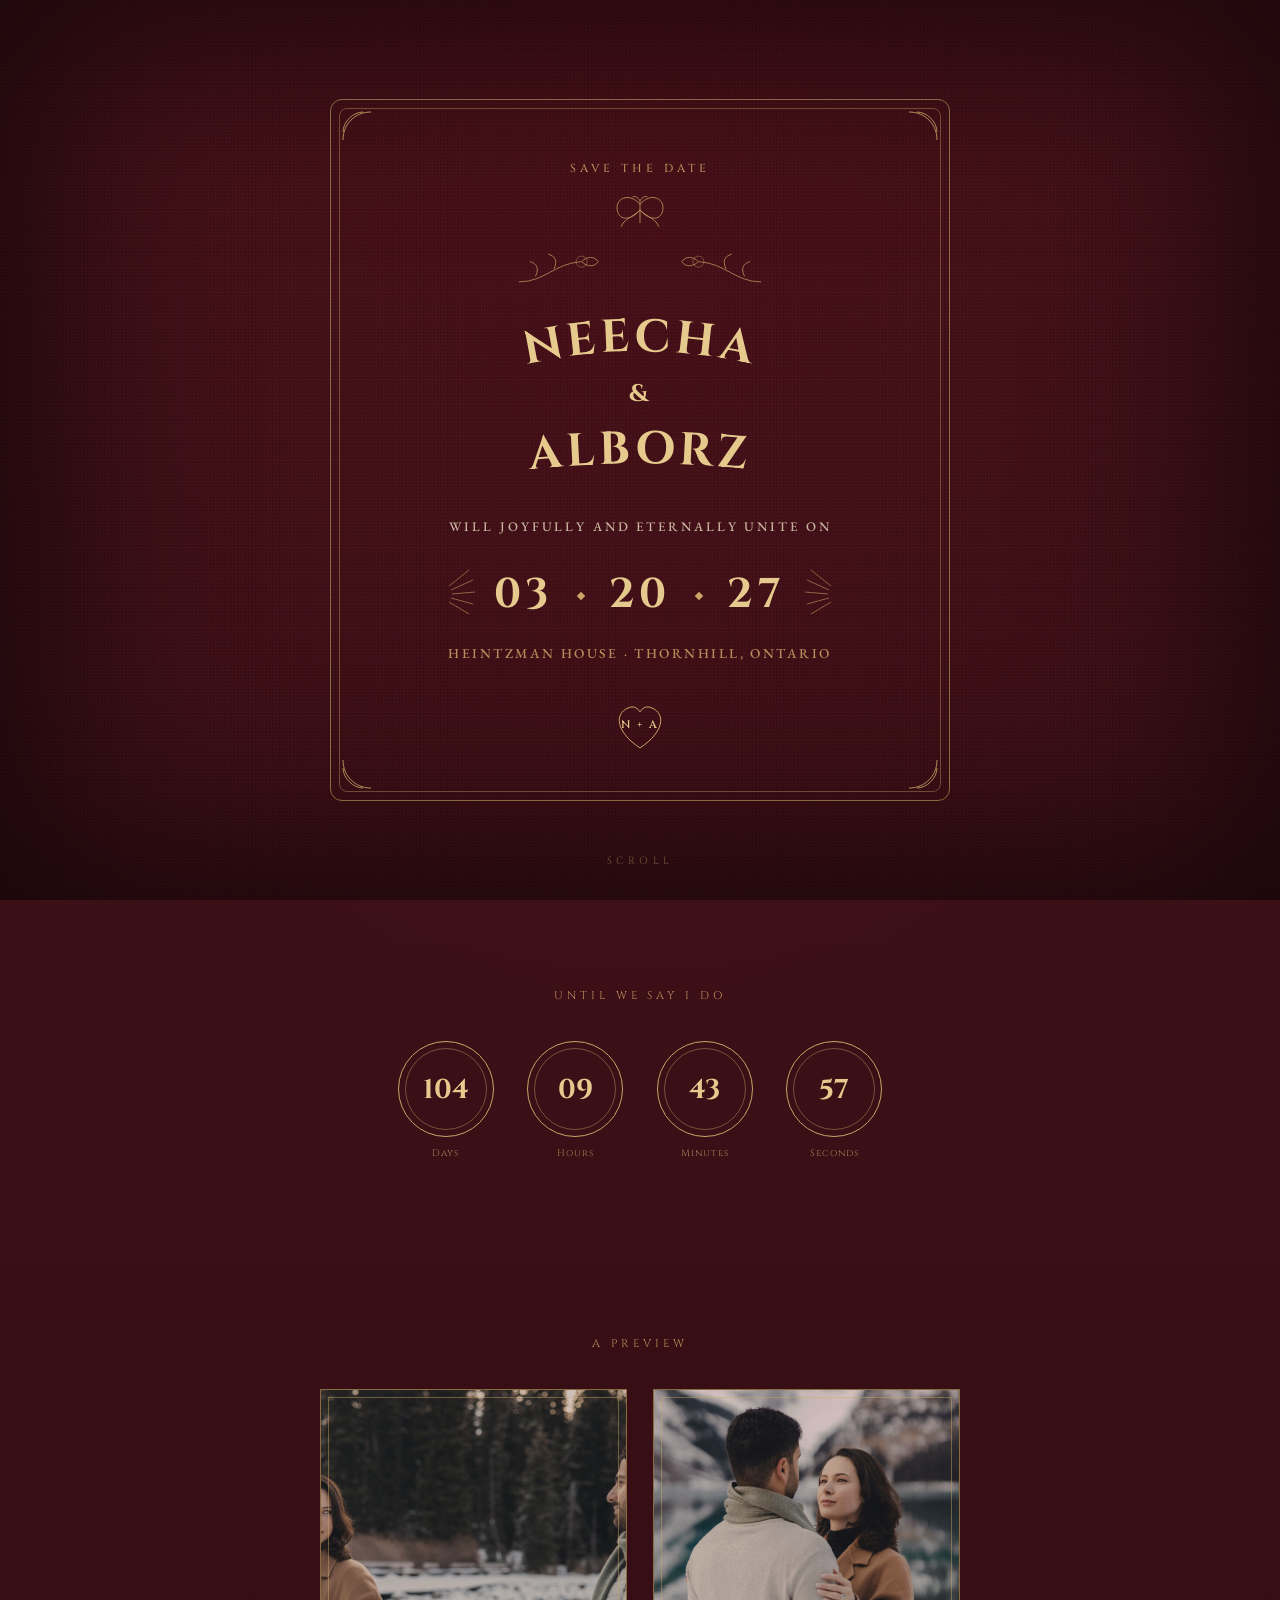
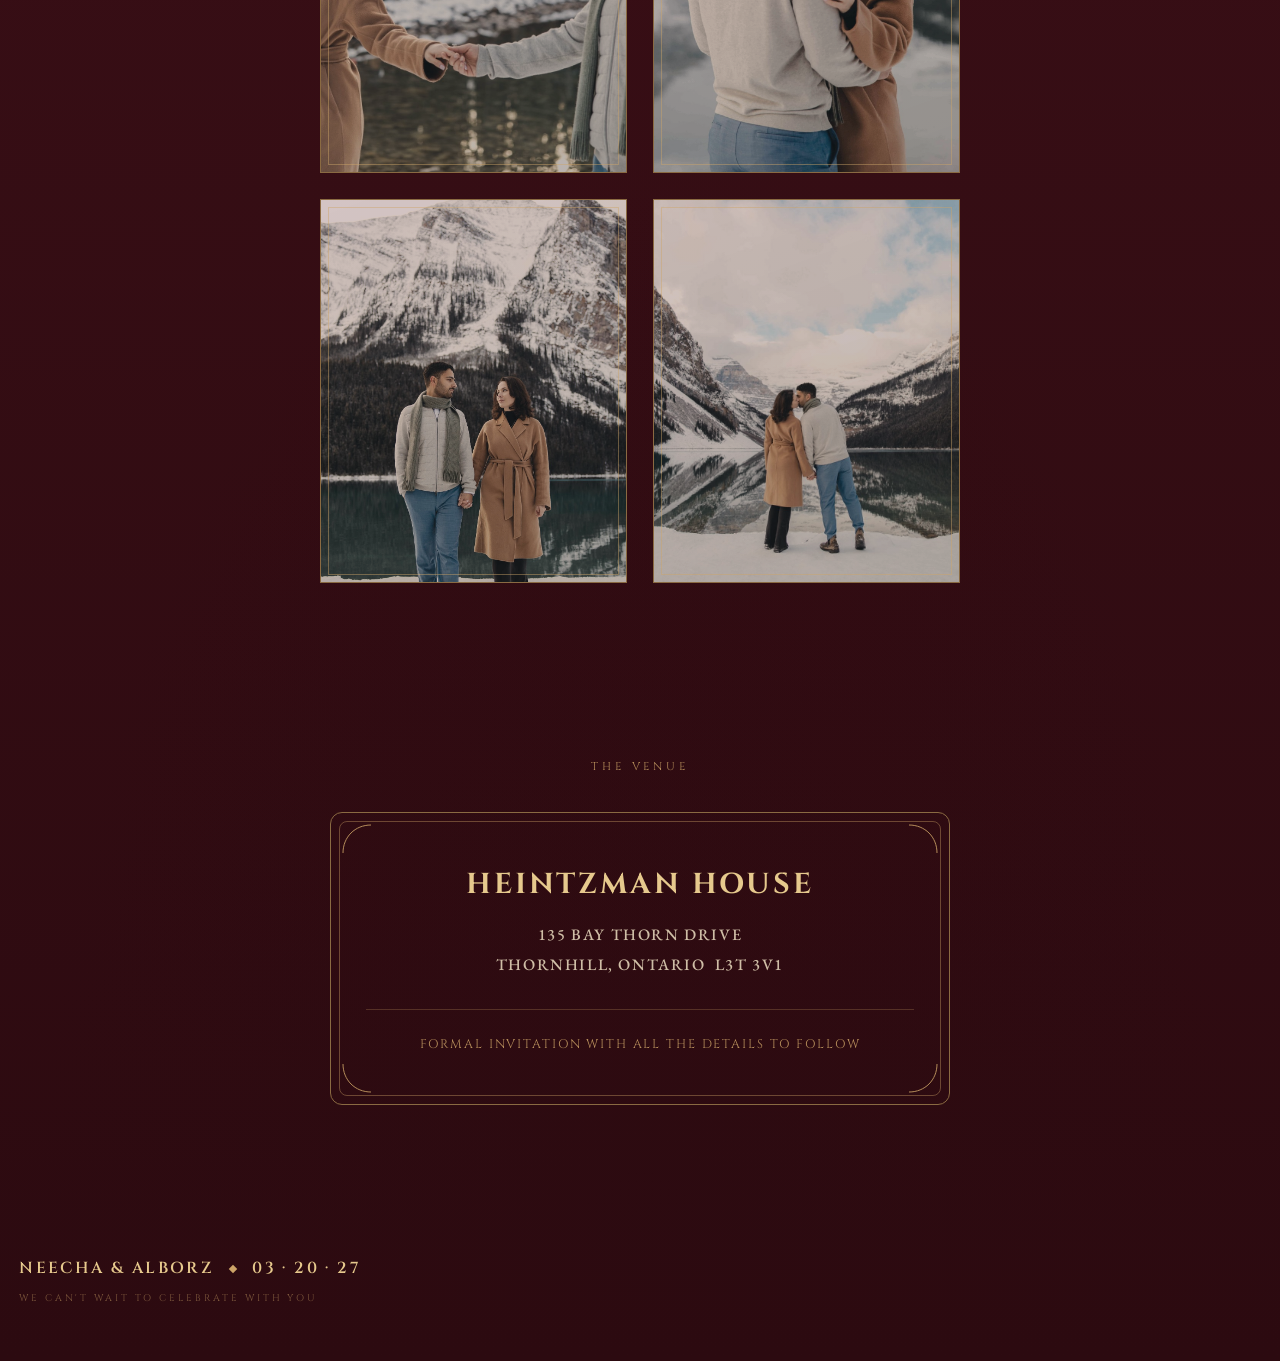
==== index.html @ ae0f63fb "Change section eyebrow text from 'The Place' to 'The Venue'" ====
<!DOCTYPE html>
<html lang="en">
<head>
<meta charset="UTF-8">
<meta name="viewport" content="width=device-width, initial-scale=1.0">
<meta name="robots" content="noindex, nofollow">
<title>Neecha &amp; Alborz — Save the Date</title>
<link rel="preconnect" href="https://fonts.googleapis.com">
<link rel="preconnect" href="https://fonts.gstatic.com" crossorigin>
 <link rel="icon" type="image/webp" href="/favicon.webp">
<link href="https://fonts.googleapis.com/css2?family=Cinzel:wght@400;500;600;700;800&family=EB+Garamond:wght@400;500;600&display=swap" rel="stylesheet">
<style>
  :root{
    --wine-1:#2c0a10;
    --wine-2:#43121a;
    --wine-3:#560f1a;
    --gold:#cda468;
    --gold-bright:#e6c98d;
    --gold-dim:#8a6a42;
    --cream:#ecdec1;
  }

  *{ margin:0; padding:0; box-sizing:border-box; }
  html{ scroll-behavior:smooth; }

  body{
    background:
      radial-gradient(ellipse 90% 60% at 50% 0%, rgba(86,15,26,0.5), transparent 60%),
      radial-gradient(ellipse 80% 70% at 50% 100%, rgba(44,10,16,0.6), transparent 60%),
      linear-gradient(180deg, var(--wine-2) 0%, var(--wine-1) 100%);
    color: var(--cream);
    font-family: 'EB Garamond', serif;
    overflow-x: hidden;
    position: relative;
  }

  /* grain texture */
  body::before{
    content:"";
    position: fixed;
    inset:0;
    background-image:
      radial-gradient(rgba(230,201,141,0.05) 1px, transparent 1px),
      radial-gradient(rgba(0,0,0,0.25) 1px, transparent 1px);
    background-size: 3px 3px, 3.5px 3.5px;
    background-position: 0 0, 1.7px 1.7px;
    pointer-events: none;
    z-index: 1;
    opacity: 0.65;
  }

  .vignette{
    position: fixed;
    inset:0;
    box-shadow: inset 0 0 180px 50px rgba(0,0,0,0.55);
    pointer-events: none;
    z-index: 2;
  }

  .embers{
    position: fixed;
    inset:0;
    pointer-events:none;
    z-index: 2;
    overflow:hidden;
  }
  .ember{
    position:absolute;
    bottom:-5%;
    opacity:0;
    animation: rise linear infinite;
  }
  @keyframes rise{
    0%{ transform: translateY(0) translateX(0); opacity:0; }
    10%{ opacity:0.7; }
    85%{ opacity:0.35; }
    100%{ transform: translateY(-110vh) translateX(30px); opacity:0; }
  }

  /* uppercase everywhere, no italics */
  h1,h2,h3,p,span,a{ text-transform: uppercase; font-style: normal; }

  section{
    position: relative;
    z-index: 3;
    padding: clamp(3rem, 10vw, 5.5rem) clamp(1rem, 5vw, 1.5rem);
    display:flex;
    flex-direction:column;
    align-items:center;
    text-align:center;
    width: 100%;
  }

  .reveal{
    opacity: 0;
    transform: translateY(24px);
    transition: opacity 1s ease, transform 1s ease;
  }
  .reveal.in{ opacity: 1; transform: translateY(0); }

  /* shared rule / divider styles */
  .rule{
    width: 60%;
    max-width: 340px;
    height: 10px;
    margin: 1.6rem auto;
    background-image: radial-gradient(circle, var(--gold-dim) 1.3px, transparent 1.6px);
    background-size: 14px 10px;
    background-repeat: repeat-x;
    background-position: center;
    opacity: 0.8;
  }

  .diamond{
    display:inline-block;
    width: 6px; height: 6px;
    background: var(--gold);
    transform: rotate(45deg);
    margin: 0 clamp(0.25rem, 1.6vw, 0.6rem);
    vertical-align: middle;
  }

  /* ---------- CARD FRAME (shared) ---------- */
  .card{
    position: relative;
    width: 100%;
    max-width: 620px;
    padding: clamp(1.8rem, 7vw, 3.2rem) clamp(1.1rem, 5vw, 2.2rem);
    border: 1px solid var(--gold-dim);
    border-radius: 12px;
  }
  .card::before{
    content:"";
    position:absolute;
    inset: 8px;
    border: 1px solid rgba(205,164,104,0.4);
    border-radius: 8px;
    pointer-events:none;
  }
  .corner{
    position:absolute;
    width: clamp(22px, 6vw, 34px);
    height: clamp(22px, 6vw, 34px);
    stroke: var(--gold);
    fill:none;
    stroke-width: 1;
    opacity: 0.85;
  }
  .corner.tl{ top:10px; left:10px; }
  .corner.tr{ top:10px; right:10px; transform: scaleX(-1); }
  .corner.bl{ bottom:10px; left:10px; transform: scaleY(-1); }
  .corner.br{ bottom:10px; right:10px; transform: scale(-1,-1); }

  /* ---------- HERO ---------- */
  .hero{
    min-height: 100vh;
    justify-content:center;
    padding-top: clamp(1.5rem, 6vw, 3rem);
    padding-bottom: clamp(1.5rem, 6vw, 3rem);
  }

  .hero-card{
    padding: clamp(2.2rem, 8vw, 3.4rem) clamp(1.1rem, 6vw, 2rem) clamp(1.8rem, 6vw, 2.6rem);
  }

  .moth{
    width: clamp(40px, 12vw, 56px);
    height: auto;
    stroke: var(--gold);
    fill: none;
    stroke-width: 0.9;
    margin: 0 auto 0.8rem;
    display:block;
    opacity: 0.9;
  }

  .vine-row{
    display:flex;
    align-items:center;
    justify-content:center;
    gap: clamp(0.2rem, 1.5vw, 0.4rem);
    margin-bottom: 0.6rem;
  }
  .vine{
    width: clamp(72px, 26vw, 120px);
    height: auto;
    stroke: var(--gold);
    fill:none;
    stroke-width: 0.9;
    opacity: 0.85;
  }
  .vine.right{ transform: scaleX(-1); }

  .eyebrow{
    font-family: 'Cinzel', serif;
    font-weight: 500;
    letter-spacing: 0.35em;
    font-size: 0.72rem;
    color: var(--gold);
    opacity: 0.85;
    margin: 0.4rem 0 1.2rem;
  }

  .names-svg{
    width: 100%;
    max-width: 480px;
    height: auto;
    margin: 0 auto;
    display:block;
  }
  .names-svg text{
    font-family: 'Cinzel', serif;
    font-weight: 700;
    fill: var(--gold-bright);
    letter-spacing: 4px;
  }

  .unite-line{
    font-family: 'EB Garamond', serif;
    font-weight: 500;
    letter-spacing: 0.22em;
    font-size: 0.82rem;
    color: var(--cream);
    opacity: 0.8;
    line-height: 1.9;
    margin-top: 0.6rem;
  }

  .date-wrap{
    position: relative;
    display:flex;
    align-items:center;
    justify-content:center;
    flex-wrap: wrap;
    gap: clamp(0.5rem, 3vw, 1.2rem);
    margin: 1.6rem 0 1.2rem;
  }

  .burst{
    width: clamp(28px, 9vw, 46px);
    height: clamp(34px, 11vw, 56px);
    stroke: var(--gold);
    stroke-width: 0.8;
    opacity: 0.7;
    flex-shrink: 0;
  }
  .burst.right{ transform: scaleX(-1); }

  .date-big{
    font-family: 'Cinzel', serif;
    font-weight: 700;
    font-size: clamp(1.5rem, 7vw, 2.6rem);
    letter-spacing: clamp(0.02em, 1.5vw, 0.12em);
    color: var(--gold-bright);
    white-space: nowrap;
  }

  .venue-line{
    font-family: 'EB Garamond', serif;
    font-weight: 500;
    letter-spacing: 0.18em;
    font-size: 0.85rem;
    color: var(--gold);
    opacity: 0.85;
    line-height: 1.8;
    margin-top: 0.2rem;
  }

  .heart-monogram{
    width: 64px;
    height: auto;
    margin: 1.8rem auto 0;
    display:block;
  }
  .heart-monogram path{ stroke: var(--gold); stroke-width: 1; fill:none; }
  .heart-monogram text{
    font-family: 'Cinzel', serif;
    font-weight: 600;
    font-size: 11px;
    fill: var(--gold-bright);
    letter-spacing: 2px;
  }

  .scroll-cue{
    position: absolute;
    bottom: 2rem;
    left: 50%;
    transform: translateX(-50%);
    font-family: 'Cinzel', serif;
    font-size: 0.65rem;
    letter-spacing: 0.4em;
    color: var(--gold);
    opacity: 0.5;
    animation: pulseFade 2.6s ease-in-out infinite;
  }
  @keyframes pulseFade{ 0%,100%{opacity:0.25;} 50%{opacity:0.6;} }

  /* ---------- SECTION HEADERS ---------- */
  .section-eyebrow{
    font-family: 'Cinzel', serif;
    letter-spacing: 0.35em;
    font-size: 0.7rem;
    color: var(--gold);
    margin-bottom: 2.4rem;
    opacity: 0.85;
  }

  /* ---------- COUNTDOWN ---------- */
  .countdown{
    display:flex;
    gap: clamp(0.6rem, 4vw, 2.4rem);
    flex-wrap: nowrap;
    justify-content:center;
    width: 100%;
    max-width: 480px;
  }

  .badge{
    width: clamp(58px, 20vw, 96px);
    height: clamp(58px, 20vw, 96px);
    border-radius: 50%;
    border: 1px solid var(--gold);
    display:flex;
    align-items:center;
    justify-content:center;
    position: relative;
    flex-shrink: 0;
  }
  .badge::before{
    content:"";
    position:absolute;
    inset:6px;
    border: 1px solid rgba(205,164,104,0.45);
    border-radius: 50%;
  }
  .badge-num{
    font-family: 'Cinzel', serif;
    font-weight: 700;
    font-size: clamp(1rem, 4.5vw, 1.7rem);
    color: var(--gold-bright);
  }
  .badge-label{
    font-family: 'Cinzel', serif;
    font-size: clamp(0.5rem, 1.8vw, 0.6rem);
    letter-spacing: 0.1em;
    color: var(--gold);
    opacity: 0.75;
    margin-top: 0.6rem;
    white-space: nowrap;
  }
  .badge-col{ display:flex; flex-direction:column; align-items:center; min-width: 0; }

  /* ---------- GALLERY ---------- */
  .gallery{
    display:grid;
    grid-template-columns: repeat(2, 1fr);
    gap: clamp(0.8rem, 3vw, 1.6rem);
    max-width: 640px;
    width:100%;
  }

  .frame{
    aspect-ratio: 4/5;
    border: 1px solid var(--gold-dim);
    position: relative;
    overflow: hidden;
  }
  .frame::before{
    content:"";
    position:absolute;
    inset: 7px;
    border: 1px solid rgba(205,164,104,0.45);
    z-index: 2;
    pointer-events: none;
  }
  .frame img{
    position: absolute;
    inset: 0;
    width: 100%;
    height: 100%;
    object-fit: cover;
    filter: sepia(22%) saturate(85%) contrast(1.04) brightness(0.94);
    transition: filter 0.5s ease, transform 0.6s ease;
  }
  .frame::after{
    content:"";
    position:absolute;
    inset:0;
    background: linear-gradient(160deg, rgba(122,46,58,0.22), rgba(43,15,20,0.28));
    mix-blend-mode: multiply;
    pointer-events: none;
    z-index: 1;
  }
  .frame:hover img{
    filter: sepia(6%) saturate(100%) contrast(1.02) brightness(1);
    transform: scale(1.04);
  }

  @media (max-width: 380px){
    .gallery{ gap: 0.6rem; }
    .unite-line{ letter-spacing: 0.1em; }
    .venue-line{ letter-spacing: 0.08em; }
    .venue-address{ letter-spacing: 0.04em; }
  }

  /* ---------- DETAILS ---------- */
  .venue-name{
    font-family: 'Cinzel', serif;
    font-weight: 700;
    font-size: clamp(1.4rem, 3.2vw, 1.8rem);
    letter-spacing: 0.1em;
    color: var(--gold-bright);
    margin-bottom: 1rem;
  }
  .venue-address{
    font-family: 'EB Garamond', serif;
    font-weight: 500;
    font-size: 1rem;
    letter-spacing: 0.1em;
    line-height: 1.9;
    color: var(--cream);
    opacity: 0.85;
  }
  .rsvp-note{
    margin-top: 1.8rem;
    padding-top: 1.6rem;
    border-top: 1px solid rgba(205,164,104,0.3);
    font-family: 'Cinzel', serif;
    font-size: 0.78rem;
    letter-spacing: 0.15em;
    color: var(--gold);
    opacity: 0.85;
  }

  /* ---------- FOOTER ---------- */
  footer{ padding: clamp(2.5rem, 8vw, 4rem) 1.2rem clamp(2.2rem, 6vw, 3.5rem); }
  footer .names-small{
    font-family: 'Cinzel', serif;
    font-weight: 600;
    font-size: clamp(0.82rem, 3vw, 1rem);
    letter-spacing: 0.15em;
    color: var(--gold-bright);
  }
  footer .fine{
    font-family: 'Cinzel', serif;
    font-size: 0.6rem;
    letter-spacing: 0.3em;
    color: var(--gold);
    opacity: 0.5;
    margin-top: 0.8rem;
  }
</style>
</head>
<body>

<div class="vignette"></div>
<div class="embers" id="embers"></div>

<section class="hero">
  <div class="card hero-card">
    <svg class="corner tl" viewBox="0 0 34 34"><path d="M2 30 C2 14, 14 2, 30 2"/><path d="M2 22 C2 12, 12 2, 22 2"/></svg>
    <svg class="corner tr" viewBox="0 0 34 34"><path d="M2 30 C2 14, 14 2, 30 2"/><path d="M2 22 C2 12, 12 2, 22 2"/></svg>
    <svg class="corner bl" viewBox="0 0 34 34"><path d="M2 30 C2 14, 14 2, 30 2"/><path d="M2 22 C2 12, 12 2, 22 2"/></svg>
    <svg class="corner br" viewBox="0 0 34 34"><path d="M2 30 C2 14, 14 2, 30 2"/><path d="M2 22 C2 12, 12 2, 22 2"/></svg>

    <p class="eyebrow">Save the Date</p>

    <svg class="moth" viewBox="0 0 60 40">
      <path d="M30 6 L30 30"/>
      <path d="M30 10 C 18 -4, 2 4, 6 18 C 10 30, 24 24, 30 16"/>
      <path d="M30 10 C 42 -4, 58 4, 54 18 C 50 30, 36 24, 30 16"/>
      <path d="M30 16 C 22 24, 12 26, 10 34"/>
      <path d="M30 16 C 38 24, 48 26, 50 34"/>
      <path d="M30 6 C 27 2, 25 1, 22 2"/>
      <path d="M30 6 C 33 2, 35 1, 38 2"/>
    </svg>

    <div class="vine-row">
      <svg class="vine" viewBox="0 0 130 44">
        <path d="M2 40 C 30 40, 40 20, 70 18"/>
        <path d="M20 34 C 24 26, 22 20, 14 18"/>
        <path d="M40 26 C 44 18, 42 12, 34 10"/>
        <circle cx="70" cy="18" r="6" opacity="0.6"/>
        <path d="M70 18 C 76 12, 84 12, 88 18"/>
        <path d="M70 18 C 76 24, 84 24, 88 18"/>
      </svg>
      <svg class="vine right" viewBox="0 0 130 44">
        <path d="M2 40 C 30 40, 40 20, 70 18"/>
        <path d="M20 34 C 24 26, 22 20, 14 18"/>
        <path d="M40 26 C 44 18, 42 12, 34 10"/>
        <circle cx="70" cy="18" r="6" opacity="0.6"/>
        <path d="M70 18 C 76 12, 84 12, 88 18"/>
        <path d="M70 18 C 76 24, 84 24, 88 18"/>
      </svg>
    </div>

    <svg class="names-svg" viewBox="0 0 480 210">
      <defs>
        <path id="arc1" d="M40 95 Q240 15 440 95" fill="none"/>
        <path id="arc2" d="M20 190 Q240 145 460 190" fill="none"/>
      </defs>
      <text font-size="46" text-anchor="middle">
        <textPath href="#arc1" startOffset="50%">NEECHA</textPath>
      </text>
      <text font-size="24" x="240" y="105" text-anchor="middle" fill="#e6c98d">&amp;</text>
      <text font-size="46" text-anchor="middle">
        <textPath href="#arc2" startOffset="50%">ALBORZ</textPath>
      </text>
    </svg>

    <p class="unite-line">will joyfully and eternally unite on</p>

    <div class="date-wrap">
      <svg class="burst" viewBox="0 0 46 56" fill="none">
        <path d="M40 4 L20 20"/><path d="M44 14 L22 24"/><path d="M46 26 L23 28"/>
        <path d="M44 38 L22 32"/><path d="M40 48 L20 36"/>
      </svg>
      <p class="date-big">03 <span class="diamond"></span> 20 <span class="diamond"></span> 27</p>
      <svg class="burst right" viewBox="0 0 46 56" fill="none">
        <path d="M40 4 L20 20"/><path d="M44 14 L22 24"/><path d="M46 26 L23 28"/>
        <path d="M44 38 L22 32"/><path d="M40 48 L20 36"/>
      </svg>
    </div>

    <p class="venue-line">heintzman house · thornhill, ontario</p>

    <svg class="heart-monogram" viewBox="0 0 64 64">
      <path d="M32 54 C 8 38, 6 20, 20 14 C 28 10, 32 18, 32 18 C 32 18, 36 10, 44 14 C 58 20, 56 38, 32 54 Z"/>
      <text x="32" y="34" text-anchor="middle">N + A</text>
    </svg>
  </div>

  <p class="scroll-cue">Scroll</p>
</section>

<section class="reveal" id="countdown-section">
  <p class="section-eyebrow">Until We Say I Do</p>
  <div class="countdown">
    <div class="badge-col"><div class="badge"><div class="badge-num" id="cd-days">00</div></div><div class="badge-label">Days</div></div>
    <div class="badge-col"><div class="badge"><div class="badge-num" id="cd-hours">00</div></div><div class="badge-label">Hours</div></div>
    <div class="badge-col"><div class="badge"><div class="badge-num" id="cd-mins">00</div></div><div class="badge-label">Minutes</div></div>
    <div class="badge-col"><div class="badge"><div class="badge-num" id="cd-secs">00</div></div><div class="badge-label">Seconds</div></div>
  </div>
</section>

<section class="reveal" id="gallery-section">
  <p class="section-eyebrow">A Preview</p>
  <div class="gallery">
    <div class="frame"><img src="photos/1.jpg" alt="Neecha and Alborz holding hands by the lake" loading="lazy"></div>
    <div class="frame"><img src="photos/2.jpg" alt="Neecha and Alborz embracing in the mountains" loading="lazy"></div>
    <div class="frame"><img src="photos/3.jpg" alt="Neecha and Alborz walking together by the lake" loading="lazy"></div>
    <div class="frame"><img src="photos/4.jpg" alt="Neecha and Alborz sharing a kiss by the lake" loading="lazy"></div>
  </div>
</section>

<section class="reveal" id="details-section">
  <p class="section-eyebrow">The Venue</p>
  <div class="card">
    <svg class="corner tl" viewBox="0 0 34 34"><path d="M2 30 C2 14, 14 2, 30 2"/></svg>
    <svg class="corner tr" viewBox="0 0 34 34"><path d="M2 30 C2 14, 14 2, 30 2"/></svg>
    <svg class="corner bl" viewBox="0 0 34 34"><path d="M2 30 C2 14, 14 2, 30 2"/></svg>
    <svg class="corner br" viewBox="0 0 34 34"><path d="M2 30 C2 14, 14 2, 30 2"/></svg>
    <p class="venue-name">Heintzman House</p>
    <p class="venue-address">135 Bay Thorn Drive<br>Thornhill, Ontario &nbsp;L3T 3V1</p>
    <p class="rsvp-note">Formal invitation with all the details to follow</p>
  </div>
</section>

<footer>
  <p class="names-small">Neecha &amp; Alborz <span class="diamond"></span> 03 · 20 · 27</p>
  <p class="fine">We Can't Wait to Celebrate With You</p>
</footer>

<script>
  var target = new Date("2027-03-20T15:00:00");

  function updateCountdown(){
    var now = new Date();
    var diff = target - now;
    if(diff < 0) diff = 0;

    var days = Math.floor(diff / (1000*60*60*24));
    var hours = Math.floor((diff / (1000*60*60)) % 24);
    var mins = Math.floor((diff / (1000*60)) % 60);
    var secs = Math.floor((diff / 1000) % 60);

    document.getElementById('cd-days').textContent = String(days).padStart(2,'0');
    document.getElementById('cd-hours').textContent = String(hours).padStart(2,'0');
    document.getElementById('cd-mins').textContent = String(mins).padStart(2,'0');
    document.getElementById('cd-secs').textContent = String(secs).padStart(2,'0');
  }
  updateCountdown();
  setInterval(updateCountdown, 1000);

  var reveals = document.querySelectorAll('.reveal');
  var observer = new IntersectionObserver(function(entries){
    entries.forEach(function(entry){
      if(entry.isIntersecting){
        entry.target.classList.add('in');
        observer.unobserve(entry.target);
      }
    });
  }, { threshold: 0.15 });
  reveals.forEach(function(el){ observer.observe(el); });

  // floating embers
  var container = document.getElementById('embers');
  var count = window.innerWidth < 640 ? 10 : 18;
  for(var i=0; i<count; i++){
    var ember = document.createElement('div');
    ember.className = 'ember';
    var size = 2 + Math.random()*2.5;
    ember.style.width = size + 'px';
    ember.style.height = size + 'px';
    ember.style.left = (Math.random()*100) + 'vw';
    ember.style.background = '#cda468';
    ember.style.borderRadius = '50%';
    ember.style.boxShadow = '0 0 4px 1px rgba(205,164,104,0.6)';
    ember.style.animationDuration = (10 + Math.random()*12) + 's';
    ember.style.animationDelay = (Math.random()*16) + 's';
    container.appendChild(ember);
  }
</script>

</body>
</html>
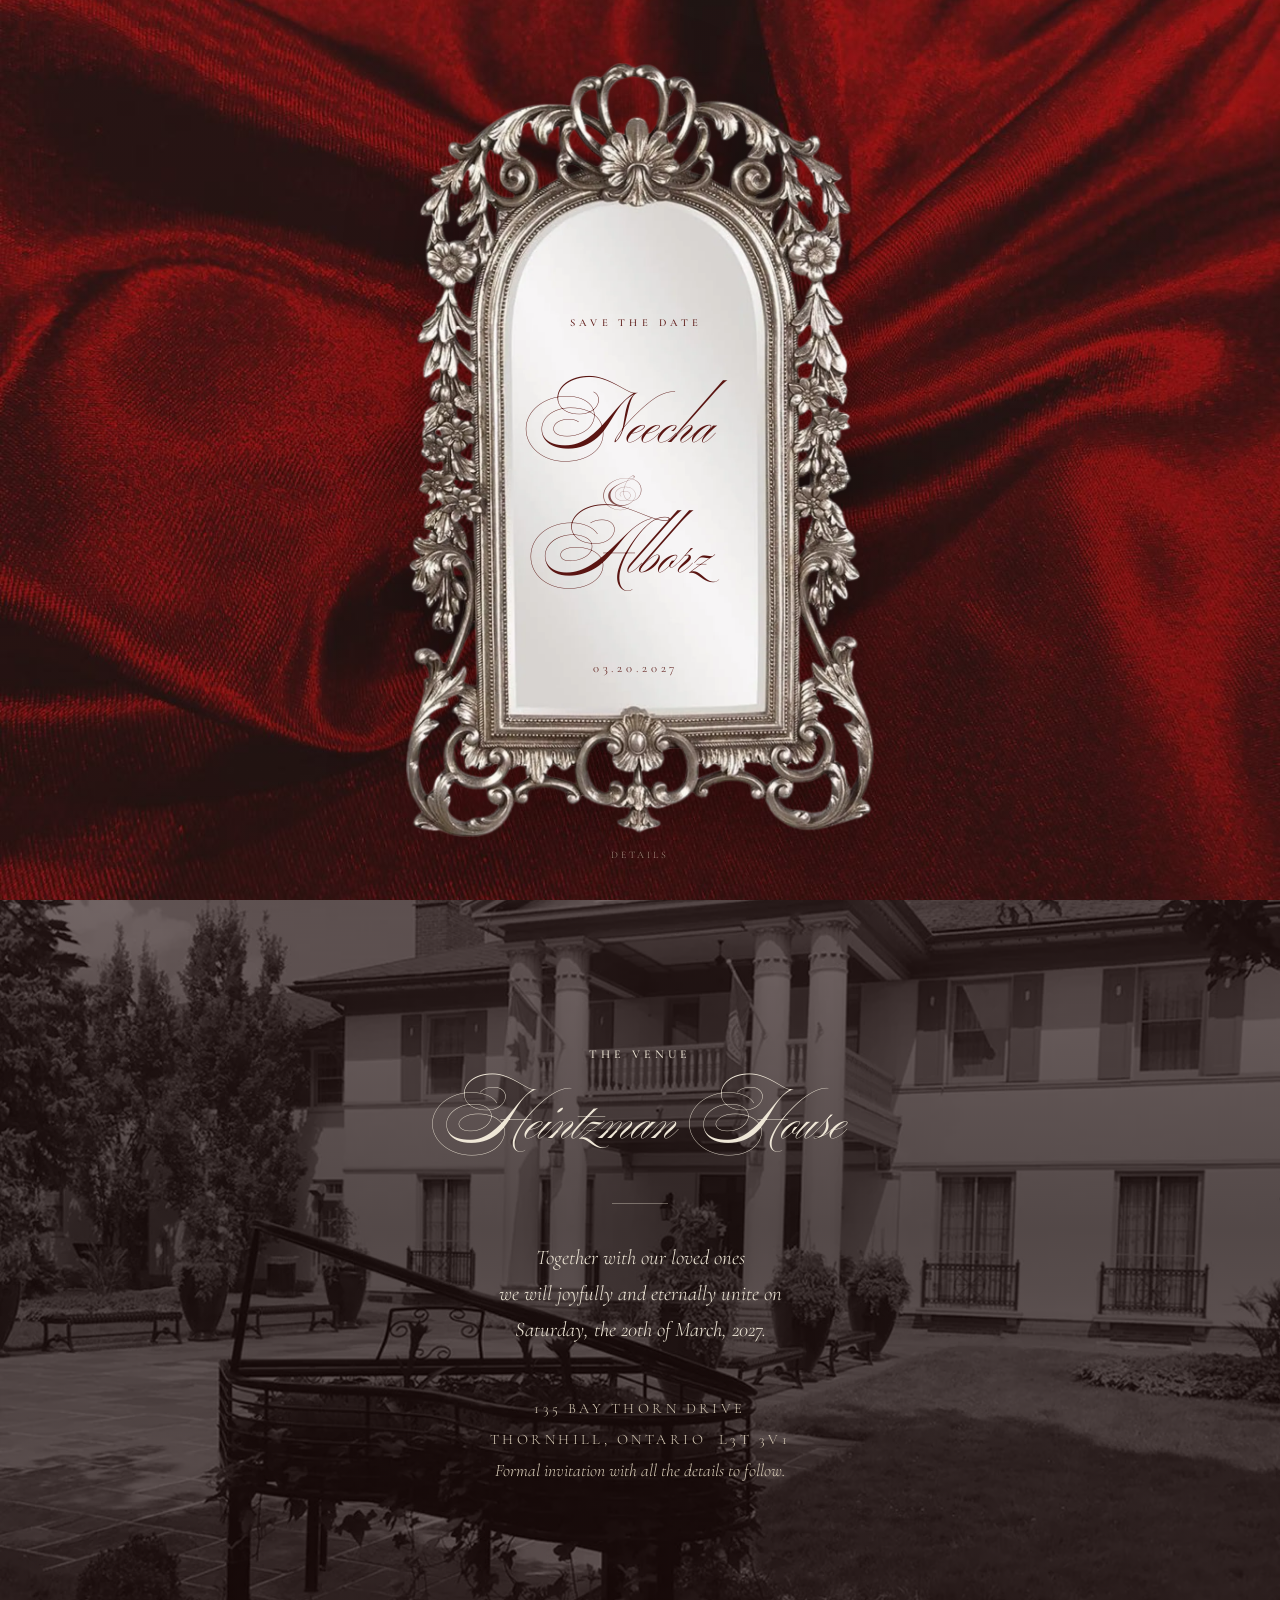
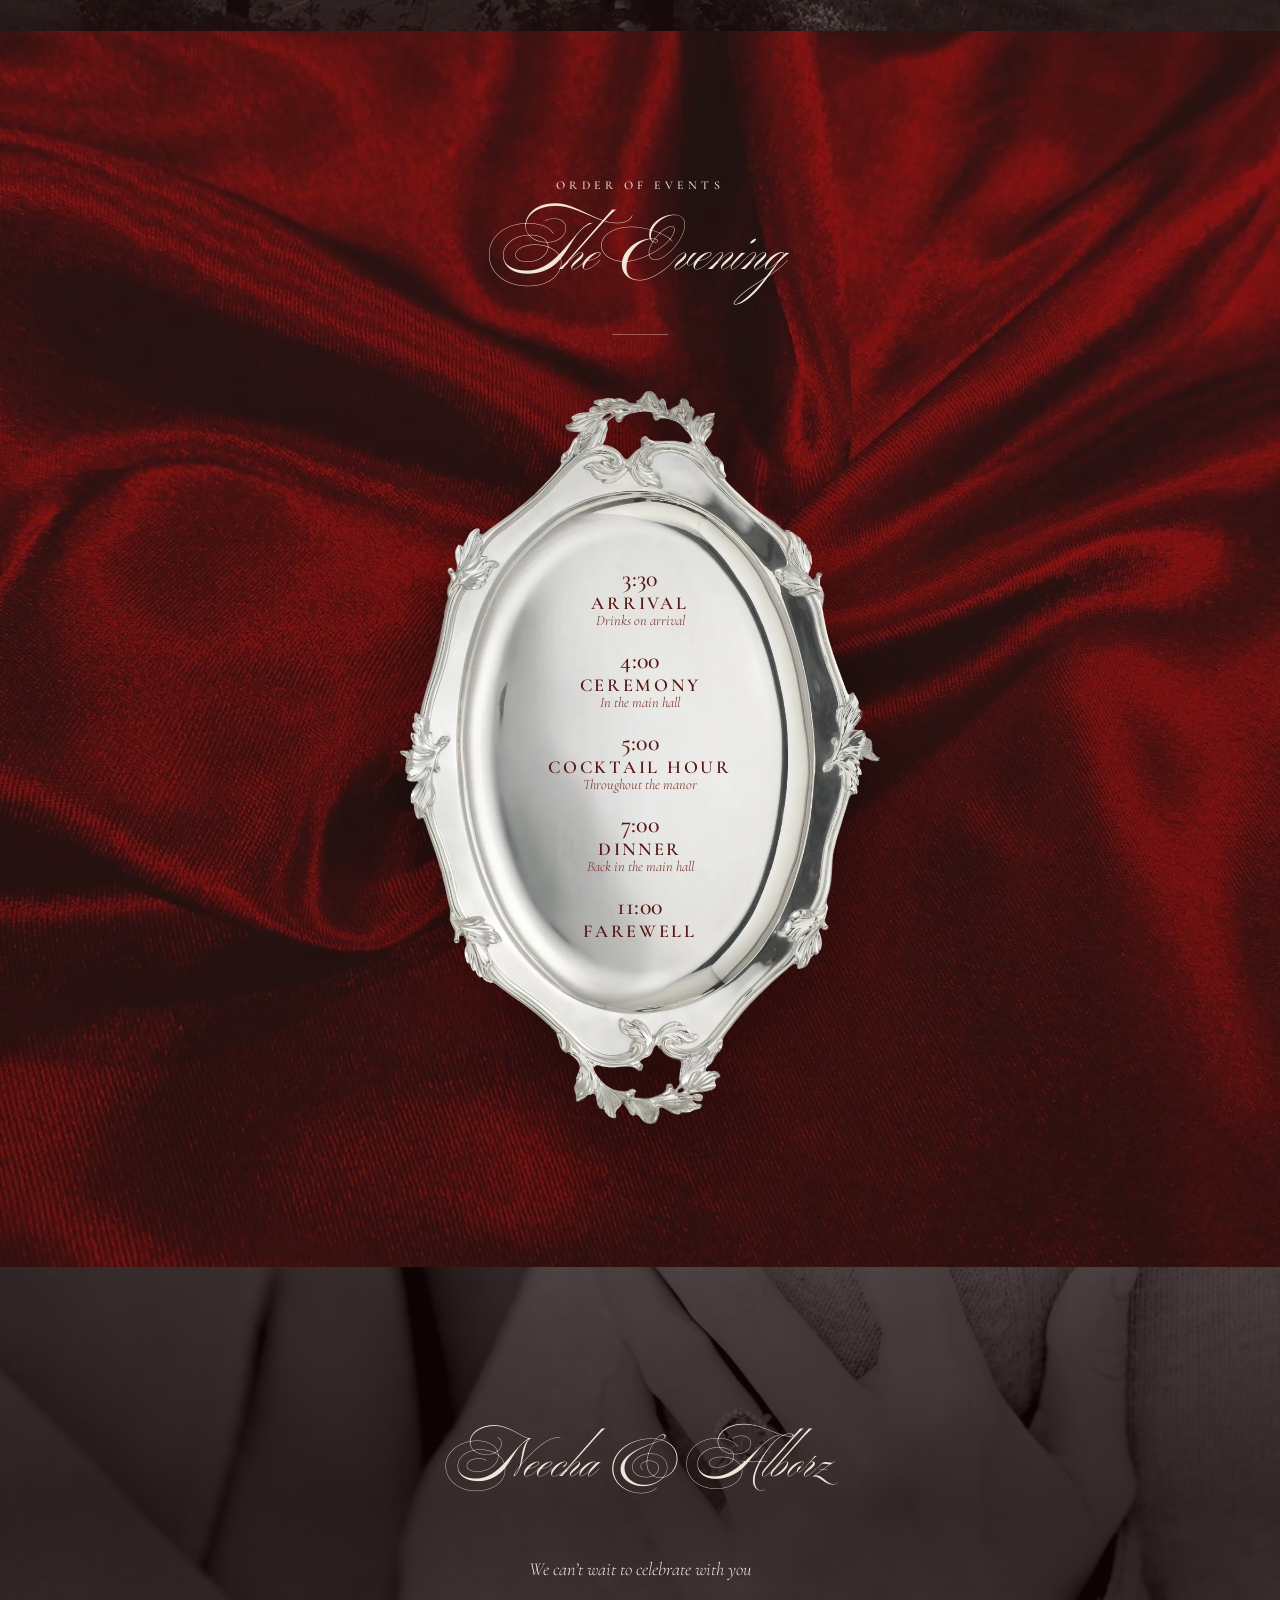
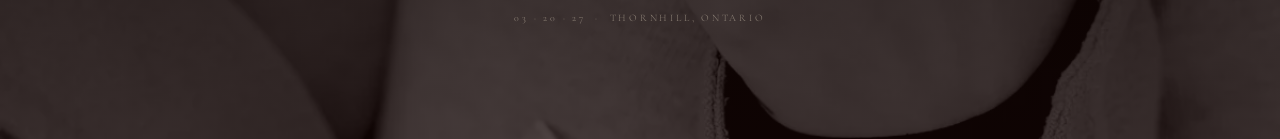
==== commit 5f03446d: "Add files via upload new website load" ====
--- a/index.html
+++ b/index.html
@@ -1,625 +1,727 @@
 <!DOCTYPE html>
 <html lang="en">
 <head>
-<meta charset="UTF-8">
-<meta name="viewport" content="width=device-width, initial-scale=1.0">
-<meta name="robots" content="noindex, nofollow">
-<title>Neecha &amp; Alborz — Save the Date</title>
+<meta charset="utf-8">
+<meta name="viewport" content="width=device-width, initial-scale=1">
+<title>Neecha &amp; Alborz</title>
+<meta name="description" content="Neecha & Alborz — Save the date.">
+
 <link rel="preconnect" href="https://fonts.googleapis.com">
 <link rel="preconnect" href="https://fonts.gstatic.com" crossorigin>
- <link rel="icon" type="image/webp" href="/favicon.webp">
-<link href="https://fonts.googleapis.com/css2?family=Cinzel:wght@400;500;600;700;800&family=EB+Garamond:wght@400;500;600&display=swap" rel="stylesheet">
+<link href="https://fonts.googleapis.com/css2?family=Ballet:opsz@16..72&family=Cormorant+Garamond:ital,wght@0,300..700;1,300..700&display=swap" rel="stylesheet">
+
 <style>
-  :root{
-    --wine-1:#2c0a10;
-    --wine-2:#43121a;
-    --wine-3:#560f1a;
-    --gold:#cda468;
-    --gold-bright:#e6c98d;
-    --gold-dim:#8a6a42;
-    --cream:#ecdec1;
-  }
-
-  *{ margin:0; padding:0; box-sizing:border-box; }
-  html{ scroll-behavior:smooth; }
-
-  body{
-    background:
-      radial-gradient(ellipse 90% 60% at 50% 0%, rgba(86,15,26,0.5), transparent 60%),
-      radial-gradient(ellipse 80% 70% at 50% 100%, rgba(44,10,16,0.6), transparent 60%),
-      linear-gradient(180deg, var(--wine-2) 0%, var(--wine-1) 100%);
-    color: var(--cream);
-    font-family: 'EB Garamond', serif;
-    overflow-x: hidden;
-    position: relative;
-  }
-
-  /* grain texture */
-  body::before{
-    content:"";
-    position: fixed;
-    inset:0;
-    background-image:
-      radial-gradient(rgba(230,201,141,0.05) 1px, transparent 1px),
-      radial-gradient(rgba(0,0,0,0.25) 1px, transparent 1px);
-    background-size: 3px 3px, 3.5px 3.5px;
-    background-position: 0 0, 1.7px 1.7px;
-    pointer-events: none;
-    z-index: 1;
-    opacity: 0.65;
-  }
-
-  .vignette{
-    position: fixed;
-    inset:0;
-    box-shadow: inset 0 0 180px 50px rgba(0,0,0,0.55);
-    pointer-events: none;
-    z-index: 2;
-  }
-
-  .embers{
-    position: fixed;
-    inset:0;
-    pointer-events:none;
-    z-index: 2;
-    overflow:hidden;
-  }
-  .ember{
-    position:absolute;
-    bottom:-5%;
-    opacity:0;
-    animation: rise linear infinite;
-  }
-  @keyframes rise{
-    0%{ transform: translateY(0) translateX(0); opacity:0; }
-    10%{ opacity:0.7; }
-    85%{ opacity:0.35; }
-    100%{ transform: translateY(-110vh) translateX(30px); opacity:0; }
-  }
-
-  /* uppercase everywhere, no italics */
-  h1,h2,h3,p,span,a{ text-transform: uppercase; font-style: normal; }
-
-  section{
-    position: relative;
-    z-index: 3;
-    padding: clamp(3rem, 10vw, 5.5rem) clamp(1rem, 5vw, 1.5rem);
-    display:flex;
-    flex-direction:column;
-    align-items:center;
-    text-align:center;
-    width: 100%;
-  }
-
-  .reveal{
-    opacity: 0;
-    transform: translateY(24px);
-    transition: opacity 1s ease, transform 1s ease;
-  }
-  .reveal.in{ opacity: 1; transform: translateY(0); }
-
-  /* shared rule / divider styles */
-  .rule{
-    width: 60%;
-    max-width: 340px;
-    height: 10px;
-    margin: 1.6rem auto;
-    background-image: radial-gradient(circle, var(--gold-dim) 1.3px, transparent 1.6px);
-    background-size: 14px 10px;
-    background-repeat: repeat-x;
-    background-position: center;
-    opacity: 0.8;
-  }
-
-  .diamond{
-    display:inline-block;
-    width: 6px; height: 6px;
-    background: var(--gold);
-    transform: rotate(45deg);
-    margin: 0 clamp(0.25rem, 1.6vw, 0.6rem);
-    vertical-align: middle;
-  }
-
-  /* ---------- CARD FRAME (shared) ---------- */
-  .card{
-    position: relative;
-    width: 100%;
-    max-width: 620px;
-    padding: clamp(1.8rem, 7vw, 3.2rem) clamp(1.1rem, 5vw, 2.2rem);
-    border: 1px solid var(--gold-dim);
-    border-radius: 12px;
-  }
-  .card::before{
-    content:"";
-    position:absolute;
-    inset: 8px;
-    border: 1px solid rgba(205,164,104,0.4);
-    border-radius: 8px;
-    pointer-events:none;
-  }
-  .corner{
-    position:absolute;
-    width: clamp(22px, 6vw, 34px);
-    height: clamp(22px, 6vw, 34px);
-    stroke: var(--gold);
-    fill:none;
-    stroke-width: 1;
-    opacity: 0.85;
-  }
-  .corner.tl{ top:10px; left:10px; }
-  .corner.tr{ top:10px; right:10px; transform: scaleX(-1); }
-  .corner.bl{ bottom:10px; left:10px; transform: scaleY(-1); }
-  .corner.br{ bottom:10px; right:10px; transform: scale(-1,-1); }
-
-  /* ---------- HERO ---------- */
-  .hero{
-    min-height: 100vh;
-    justify-content:center;
-    padding-top: clamp(1.5rem, 6vw, 3rem);
-    padding-bottom: clamp(1.5rem, 6vw, 3rem);
-  }
-
-  .hero-card{
-    padding: clamp(2.2rem, 8vw, 3.4rem) clamp(1.1rem, 6vw, 2rem) clamp(1.8rem, 6vw, 2.6rem);
-  }
-
-  .moth{
-    width: clamp(40px, 12vw, 56px);
-    height: auto;
-    stroke: var(--gold);
-    fill: none;
-    stroke-width: 0.9;
-    margin: 0 auto 0.8rem;
-    display:block;
-    opacity: 0.9;
-  }
-
-  .vine-row{
-    display:flex;
-    align-items:center;
-    justify-content:center;
-    gap: clamp(0.2rem, 1.5vw, 0.4rem);
-    margin-bottom: 0.6rem;
-  }
-  .vine{
-    width: clamp(72px, 26vw, 120px);
-    height: auto;
-    stroke: var(--gold);
-    fill:none;
-    stroke-width: 0.9;
-    opacity: 0.85;
-  }
-  .vine.right{ transform: scaleX(-1); }
-
-  .eyebrow{
-    font-family: 'Cinzel', serif;
-    font-weight: 500;
-    letter-spacing: 0.35em;
-    font-size: 0.72rem;
-    color: var(--gold);
-    opacity: 0.85;
-    margin: 0.4rem 0 1.2rem;
-  }
-
-  .names-svg{
-    width: 100%;
-    max-width: 480px;
-    height: auto;
-    margin: 0 auto;
-    display:block;
-  }
-  .names-svg text{
-    font-family: 'Cinzel', serif;
-    font-weight: 700;
-    fill: var(--gold-bright);
-    letter-spacing: 4px;
-  }
-
-  .unite-line{
-    font-family: 'EB Garamond', serif;
-    font-weight: 500;
-    letter-spacing: 0.22em;
-    font-size: 0.82rem;
-    color: var(--cream);
-    opacity: 0.8;
-    line-height: 1.9;
-    margin-top: 0.6rem;
-  }
-
-  .date-wrap{
-    position: relative;
-    display:flex;
-    align-items:center;
-    justify-content:center;
-    flex-wrap: wrap;
-    gap: clamp(0.5rem, 3vw, 1.2rem);
-    margin: 1.6rem 0 1.2rem;
-  }
-
-  .burst{
-    width: clamp(28px, 9vw, 46px);
-    height: clamp(34px, 11vw, 56px);
-    stroke: var(--gold);
-    stroke-width: 0.8;
-    opacity: 0.7;
-    flex-shrink: 0;
-  }
-  .burst.right{ transform: scaleX(-1); }
-
-  .date-big{
-    font-family: 'Cinzel', serif;
-    font-weight: 700;
-    font-size: clamp(1.5rem, 7vw, 2.6rem);
-    letter-spacing: clamp(0.02em, 1.5vw, 0.12em);
-    color: var(--gold-bright);
-    white-space: nowrap;
-  }
-
-  .venue-line{
-    font-family: 'EB Garamond', serif;
-    font-weight: 500;
-    letter-spacing: 0.18em;
-    font-size: 0.85rem;
-    color: var(--gold);
-    opacity: 0.85;
-    line-height: 1.8;
-    margin-top: 0.2rem;
-  }
-
-  .heart-monogram{
-    width: 64px;
-    height: auto;
-    margin: 1.8rem auto 0;
-    display:block;
-  }
-  .heart-monogram path{ stroke: var(--gold); stroke-width: 1; fill:none; }
-  .heart-monogram text{
-    font-family: 'Cinzel', serif;
-    font-weight: 600;
-    font-size: 11px;
-    fill: var(--gold-bright);
-    letter-spacing: 2px;
-  }
-
-  .scroll-cue{
-    position: absolute;
-    bottom: 2rem;
-    left: 50%;
-    transform: translateX(-50%);
-    font-family: 'Cinzel', serif;
-    font-size: 0.65rem;
-    letter-spacing: 0.4em;
-    color: var(--gold);
-    opacity: 0.5;
-    animation: pulseFade 2.6s ease-in-out infinite;
-  }
-  @keyframes pulseFade{ 0%,100%{opacity:0.25;} 50%{opacity:0.6;} }
-
-  /* ---------- SECTION HEADERS ---------- */
-  .section-eyebrow{
-    font-family: 'Cinzel', serif;
-    letter-spacing: 0.35em;
-    font-size: 0.7rem;
-    color: var(--gold);
-    margin-bottom: 2.4rem;
-    opacity: 0.85;
-  }
-
-  /* ---------- COUNTDOWN ---------- */
-  .countdown{
-    display:flex;
-    gap: clamp(0.6rem, 4vw, 2.4rem);
-    flex-wrap: nowrap;
-    justify-content:center;
-    width: 100%;
-    max-width: 480px;
-  }
-
-  .badge{
-    width: clamp(58px, 20vw, 96px);
-    height: clamp(58px, 20vw, 96px);
-    border-radius: 50%;
-    border: 1px solid var(--gold);
-    display:flex;
-    align-items:center;
-    justify-content:center;
-    position: relative;
-    flex-shrink: 0;
-  }
-  .badge::before{
-    content:"";
-    position:absolute;
-    inset:6px;
-    border: 1px solid rgba(205,164,104,0.45);
-    border-radius: 50%;
-  }
-  .badge-num{
-    font-family: 'Cinzel', serif;
-    font-weight: 700;
-    font-size: clamp(1rem, 4.5vw, 1.7rem);
-    color: var(--gold-bright);
-  }
-  .badge-label{
-    font-family: 'Cinzel', serif;
-    font-size: clamp(0.5rem, 1.8vw, 0.6rem);
-    letter-spacing: 0.1em;
-    color: var(--gold);
-    opacity: 0.75;
-    margin-top: 0.6rem;
-    white-space: nowrap;
-  }
-  .badge-col{ display:flex; flex-direction:column; align-items:center; min-width: 0; }
-
-  /* ---------- GALLERY ---------- */
-  .gallery{
-    display:grid;
-    grid-template-columns: repeat(2, 1fr);
-    gap: clamp(0.8rem, 3vw, 1.6rem);
-    max-width: 640px;
-    width:100%;
-  }
-
-  .frame{
-    aspect-ratio: 4/5;
-    border: 1px solid var(--gold-dim);
-    position: relative;
-    overflow: hidden;
-  }
-  .frame::before{
-    content:"";
-    position:absolute;
-    inset: 7px;
-    border: 1px solid rgba(205,164,104,0.45);
-    z-index: 2;
-    pointer-events: none;
-  }
-  .frame img{
-    position: absolute;
-    inset: 0;
-    width: 100%;
-    height: 100%;
-    object-fit: cover;
-    filter: sepia(22%) saturate(85%) contrast(1.04) brightness(0.94);
-    transition: filter 0.5s ease, transform 0.6s ease;
-  }
-  .frame::after{
-    content:"";
-    position:absolute;
-    inset:0;
-    background: linear-gradient(160deg, rgba(122,46,58,0.22), rgba(43,15,20,0.28));
-    mix-blend-mode: multiply;
-    pointer-events: none;
-    z-index: 1;
-  }
-  .frame:hover img{
-    filter: sepia(6%) saturate(100%) contrast(1.02) brightness(1);
-    transform: scale(1.04);
-  }
-
-  @media (max-width: 380px){
-    .gallery{ gap: 0.6rem; }
-    .unite-line{ letter-spacing: 0.1em; }
-    .venue-line{ letter-spacing: 0.08em; }
-    .venue-address{ letter-spacing: 0.04em; }
-  }
-
-  /* ---------- DETAILS ---------- */
-  .venue-name{
-    font-family: 'Cinzel', serif;
-    font-weight: 700;
-    font-size: clamp(1.4rem, 3.2vw, 1.8rem);
-    letter-spacing: 0.1em;
-    color: var(--gold-bright);
-    margin-bottom: 1rem;
-  }
-  .venue-address{
-    font-family: 'EB Garamond', serif;
-    font-weight: 500;
-    font-size: 1rem;
-    letter-spacing: 0.1em;
-    line-height: 1.9;
-    color: var(--cream);
-    opacity: 0.85;
-  }
-  .rsvp-note{
-    margin-top: 1.8rem;
-    padding-top: 1.6rem;
-    border-top: 1px solid rgba(205,164,104,0.3);
-    font-family: 'Cinzel', serif;
-    font-size: 0.78rem;
-    letter-spacing: 0.15em;
-    color: var(--gold);
-    opacity: 0.85;
-  }
-
-  /* ---------- FOOTER ---------- */
-  footer{ padding: clamp(2.5rem, 8vw, 4rem) 1.2rem clamp(2.2rem, 6vw, 3.5rem); }
-  footer .names-small{
-    font-family: 'Cinzel', serif;
-    font-weight: 600;
-    font-size: clamp(0.82rem, 3vw, 1rem);
-    letter-spacing: 0.15em;
-    color: var(--gold-bright);
-  }
-  footer .fine{
-    font-family: 'Cinzel', serif;
-    font-size: 0.6rem;
-    letter-spacing: 0.3em;
-    color: var(--gold);
-    opacity: 0.5;
-    margin-top: 0.8rem;
-  }
+/* ─────────────────────────────────────────────────────────────
+   TOKENS
+   ───────────────────────────────────────────────────────────── */
+:root{
+  /* The page sits at the old footer tone; the footer drops a step
+     below it so the two still read apart. */
+  --oxblood:      #3E0E0C;
+  --oxblood-deep: #2C0A08;
+  --cream:        #EFE7D7;
+  --cream-dim:    #D9CDB8;
+  /* Ink for type printed on the mirror glass — a light silvered grey
+     (median luma 234), so oxblood ink clears ~9:1, as on paper. */
+  --ink-red:      #5A1512;
+
+  /* Ballet carries the names and every heading; Garamond, set in
+     small letterspaced caps, carries the accents. */
+  --script: "Ballet", cursive;
+  --serif:  "Cormorant Garamond", Garamond, Georgia, serif;
+
+  --measure: 34rem;
+  --gutter: clamp(1.5rem, 6vw, 5rem);
+  --section-y: clamp(4.5rem, 12vw, 9rem);
+}
+
+*,*::before,*::after{ box-sizing:border-box; }
+
+html{ scroll-behavior:smooth; -webkit-text-size-adjust:100%; }
+
+body{
+  margin:0;
+  /* Each section now sets its own backdrop; the base colour just
+     fills any seams and is the fallback if an image fails. */
+  background:var(--oxblood);
+  color:var(--cream);
+  font-family:var(--serif);
+  font-weight:300;
+  font-size:clamp(1rem, 0.95rem + 0.3vw, 1.1rem);
+  line-height:1.75;
+  -webkit-font-smoothing:antialiased;
+}
+
+img{ max-width:100%; display:block; }
+
+/* ─────────────────────────────────────────────────────────────
+   TYPE PRIMITIVES
+   ───────────────────────────────────────────────────────────── */
+.eyebrow{
+  font-size:clamp(0.62rem, 0.55rem + 0.3vw, 0.75rem);
+  letter-spacing:0.34em;
+  text-transform:uppercase;
+  font-weight:500;
+  margin:0;
+}
+
+.script{
+  font-family:var(--script);
+  font-weight:400;
+  line-height:1;
+  letter-spacing:0.01em;
+}
+
+.rule{
+  width:3.5rem; height:1px; border:0; margin:2.25rem auto;
+  background:currentColor; opacity:0.35;
+}
+
+/* ─────────────────────────────────────────────────────────────
+   HERO — the mirror
+   (the .doily* class names are kept from an earlier iteration; the
+    artwork is now the arch mirror.)
+   ───────────────────────────────────────────────────────────── */
+.hero{
+  min-height:100svh;
+  display:grid;
+  place-items:center;
+  padding:clamp(1rem, 4vw, 3rem) var(--gutter);
+  position:relative;
+  /* Silk satin behind the mirror. A light oxblood scrim keeps the
+     folds from competing with the frame; the mirror is dark type on
+     bright glass, so it reads regardless. */
+  background:
+    linear-gradient(rgba(44,10,8,0.28), rgba(44,10,8,0.42)),
+    url("background-web.jpg") center / cover no-repeat,
+    var(--oxblood);
+}
+
+/* An ORNATE ARCH MIRROR (1000:1653), cropped tight to the frame — do
+   not change the ratio without recropping the artwork.
+
+   WIDTH is the single driver: the lesser of the space available and
+   the width implied by the tallest we allow. Height then follows
+   from aspect-ratio, so the box is ALWAYS exactly 1000:1653.
+   (An explicit height with max-width instead lets the two fight on
+   narrow screens — the width clamps, the height doesn't, and the
+   artwork gets stretched.)
+
+   Capped at 52rem tall: the web asset is 1000px wide, so a taller cap
+   would upscale it. See the note in the markup. */
+.doily{
+  position:relative;
+  width:min(100%, calc(min(86svh, 52rem) * 1000 / 1653));
+  aspect-ratio: 1000 / 1653;
+  display:grid;
+  place-items:center;
+}
+
+/* mirror-web.webp is the supplied transparent mirror, cropped to the
+   frame and saved as lossy WebP (2.5 MB PNG -> 264 KB) — WebP keeps
+   the smooth silver gradients that palette PNG bands badly. Real
+   alpha, correct colour, no filter or blend mode needed. */
+.doily__img{
+  position:absolute;
+  inset:0;
+  width:100%; height:100%;
+  object-fit:contain;   /* belt and braces — never distort the mirror */
+  pointer-events:none;
+  user-select:none;
+  filter:drop-shadow(0 1.5rem 2.5rem rgba(0,0,0,0.4));
+}
+
+/* THE TEXT PANEL
+   Measured off the artwork, the mirror glass is arched at the top and
+   straight-sided below. The usable rectangle — clear of the arch and
+   the beaded inner border — spans about x 25%..72% and y 32%..80%,
+   centred at (48.75%, 56%). The glass is a light silvered grey
+   (median luma 234), so type is printed in oxblood, as on paper.
+   Script faces vary wildly in width, so rather than guess at font
+   metrics the panel is laid out at a fixed design width and then
+   scaled by JS. The percentages below are the no-JS fallback. */
+.doily__panel{
+  position:relative;
+  z-index:1;
+  width:47%;
+  text-align:center;
+  color:var(--ink-red);
+  transform-origin:50% 50%;
+}
+
+/* Once JS has measured, the panel switches to its design width and
+   is scaled as a unit.
+
+   CRITICAL: everything inside the panel must be sized in FIXED px
+   from here down. A viewport-relative unit (vw, or a clamp() using
+   one) would shrink on its own and then be multiplied by the scale
+   factor as well, so the block would lose its proportions — the
+   meta line computes to under 3px on a phone. One scale factor,
+   one set of fixed units. The percentage/clamp rules above remain
+   as the no-JS fallback only. */
+/* A fixed design BOX, not just a width: 560 x 926 is the same
+   proportion as BOX_W x BOX_H mapped through the mirror's aspect, so
+   once scaled it fills the usable glass almost exactly. space-between
+   then pins SAVE THE DATE to the top and the date to the bottom, with
+   the names taking everything left over.
+   min-height rather than height: if a very narrow script ever made
+   the names tall enough to overflow 926, the panel simply grows and
+   the scale is computed from its real height, so it still fits.
+
+   ABSOLUTELY POSITIONED, and that is load-bearing. As a grid item
+   this box is wider and taller than the mirror at most sizes, and an
+   auto grid track sizes to max-content — so the track grew to 560px
+   and overflowed to the RIGHT, centring the panel inside that
+   oversized track rather than inside the mirror (11px right on a
+   desktop, 37px on a phone, where it escaped the artwork entirely).
+   The row did the same vertically, stretching the mirror past its own
+   aspect-ratio and corrupting the scale. Out of flow it cannot size a
+   track, so the mirror keeps its exact proportions and the panel is
+   centred by left/top plus JS margins of half its measured size. */
+.is-fitted .doily__panel{
+  position:absolute;
+  left:48.75%;             /* centre of the usable glass rectangle */
+  top:56%;                 /* pushed below the arch */
+  margin:0;                /* JS sets the centring margins */
+  width:560px;
+  min-height:926px;        /* 560:926 == BOX_W:BOX_H mapped through 1000:1653 */
+  display:flex;
+  flex-direction:column;
+  justify-content:space-between;
+  transition:opacity .35s ease;
+}
+/* Accents sit at the top and bottom of the box (space-between pins
+   them), so BOX_H / min-height set how close they land to the glass
+   edges — a taller box pushes them toward the rim. The names are
+   width-fitted, so a taller box just adds air around them. */
+.is-fitted .doily__panel .eyebrow{
+  font-size:27px; line-height:1.6; margin:0;
+}
+.is-fitted .doily__panel .hero__names{
+  width:100%; margin:0;
+}
+.is-fitted .doily__panel .hero__date{
+  font-size:32px; line-height:1.6;
+}
+
+/* Safety net: if the mirror fails to load there is no glass behind
+   the type, so switch to cream on the page and outline the glass
+   (inset matches its measured 18% / 21% bounds). */
+.doily--noimg .doily__panel{ color:var(--cream); }
+.doily--noimg::before{
+  content:"";
+  position:absolute; inset:18% 21%;
+  border:1px solid rgba(239,231,215,.3);
+}
+
+.hero .eyebrow{ margin-bottom:clamp(0.5rem, 1.4vw, 0.9rem); letter-spacing:0.4em; }
+
+/* The opening is portrait, so the names stack. On one line the
+   full string "Neecha & Alborz" would govern the size and force it
+   down to roughly half; stacked, only the longest word governs and
+   the height on offer gets used. Each line is measured separately
+   and the widest wins — which is what makes a change of script
+   face (Monsieur La Doulaise to Ballet) a one-line edit. */
+/* OPTICAL OFFSET FOR THE SLANT
+   A right-leaning script hangs its ascenders and flourishes out to
+   the right of the baseline, so a geometrically centred line reads
+   as sitting right of centre. Shifting left by roughly half that
+   overhang re-centres it to the eye. Set in em, so it tracks the
+   font size and survives the panel's scaling. Raise the magnitude
+   if the lean still reads right, lower it if the names look left. */
+.hero__names{
+  --tilt: -0.16em;
+  font-family:var(--script);
+  font-size:clamp(2.4rem, 11vw, 6rem);
+  margin:0 0 clamp(0.5rem, 1.6vw, 1.1rem);
+  width:100%;
+  position:relative;
+  left:var(--tilt);
+}
+/* Ballet has taller ascenders and less flourish overhang than the
+   previous face, and the names were reading congested, so the lines
+   are given real room rather than the 0.95 that suited Monsieur La
+   Doulaise. */
+.hero__names .line{
+  display:block;
+  white-space:nowrap;
+  line-height:1.16;
+}
+.hero__names .amp{
+  font-size:0.45em;
+  line-height:1.5;
+  opacity:0.75;
+}
+
+.hero__date{
+  margin:0;
+  font-size:clamp(0.72rem, 0.6rem + 0.6vw, 1rem);
+  letter-spacing:0.3em;
+  line-height:1.6;
+}
+
+/* OPTICAL CENTRING OF LETTERSPACED CAPS
+   letter-spacing adds its space after the LAST glyph too, so a
+   centred line sits half a space left of true centre. text-indent
+   is the usual dodge but browsers disagree on whether it offsets by
+   the full indent or half of it — which is what threw the hero off
+   to one side. Making the run an inline-block and pulling back the
+   exact trailing space is unambiguous: the box now measures the
+   glyphs alone, so centring is exact everywhere. */
+.hero .eyebrow > span,
+.hero__date time{
+  display:inline-block;
+}
+.hero .eyebrow > span{ margin-right:-0.4em; }
+.hero__date time{ margin-right:-0.3em; }
+
+/* ── PHONES ─────────────────────────────────────────────────────
+   A portrait frame on a portrait screen is the best case, not the
+   worst, so phones keep the framed layout — the hero just claims
+   more width by shrinking its own side padding. */
+@media (max-width: 40rem){
+  .hero{ padding-left:clamp(0.5rem, 3vw, 2rem); padding-right:clamp(0.5rem, 3vw, 2rem); }
+
+  /* One scale factor governs the whole panel, so accents sized for a
+     desktop opening would land at ~8px on a phone. These are design
+     units, so raising them here restores legibility without touching
+     the names, which stay fitted to the panel width either way. */
+  .is-fitted .doily__panel .eyebrow{ font-size:36px; }
+  .is-fitted .doily__panel .hero__date{ font-size:40px; }
+}
+
+/* The hero text always stays fitted inside the mirror glass and simply
+   scales down with the frame — there is no stacked fallback. The
+   fitting is measured, so it holds at any width right down to the
+   narrowest phones. */
+
+.scroll-cue{
+  position:absolute;
+  bottom:clamp(1rem, 3vw, 2.25rem);
+  left:50%; transform:translateX(-50%);
+  color:var(--cream-dim);
+  text-decoration:none;
+  font-size:0.62rem;
+  letter-spacing:0.3em;
+  text-transform:uppercase;
+  opacity:0.7;
+  transition:opacity .3s;
+}
+.scroll-cue:hover,.scroll-cue:focus-visible{ opacity:1; }
+
+/* ─────────────────────────────────────────────────────────────
+   SECTIONS
+   ───────────────────────────────────────────────────────────── */
+.section{
+  padding:var(--section-y) var(--gutter);
+  position:relative;
+}
+
+.section__inner{
+  max-width:var(--measure);
+  margin:0 auto;
+  text-align:center;
+  position:relative;   /* sit above any section backdrop */
+  z-index:1;
+}
+
+/* ── PHOTO-BACKED SECTIONS ──────────────────────────────────────
+   A full-bleed background photo with a dark overlay so cream text
+   stays legible. Both photos are bright (the house has pure white
+   sky), so the overlay is a vertical gradient that deepens through
+   the middle band where the text sits — flat 60% barely clears AA
+   on the brightest pixels, ~68% in the centre clears it comfortably.
+   The image lives on the section; the overlay is a ::before above
+   it; content is z-indexed above both. */
+.section--photo{
+  background:var(--photo) center / cover no-repeat, var(--oxblood-deep);
+  background-attachment:scroll;
+}
+.section--photo::before{
+  content:"";
+  position:absolute; inset:0;
+  background:linear-gradient(
+    rgba(28,7,6,0.62), rgba(20,5,4,0.72) 45%, rgba(28,7,6,0.62));
+}
+.section--place{ --photo:url("heintzman-web.webp"); }
+
+.section__title{
+  font-family:var(--script);
+  font-size:clamp(2.6rem, 6.5vw, 4.25rem);
+  line-height:1.2;
+  margin:0.4rem 0 0;
+  font-weight:400;
+}
+
+.section p{ margin:0 0 1.25rem; }
+.section p:last-child{ margin-bottom:0; }
+
+.lede{
+  font-size:clamp(1.05rem, 1rem + 0.5vw, 1.3rem);
+  font-style:italic;
+  color:var(--cream);
+}
+
+.note{
+  margin-top:clamp(2.5rem, 6vw, 3.5rem);
+  font-style:italic;
+  color:var(--cream-dim);
+}
+
+.address{
+  margin-top:clamp(2rem, 5vw, 2.75rem);
+  font-style:normal;
+  font-size:clamp(0.72rem, 0.62rem + 0.4vw, 0.9rem);
+  letter-spacing:0.24em;
+  text-transform:uppercase;
+  line-height:2.2;
+  color:var(--cream-dim);
+}
+
+/* ── ORDER OF EVENTS — the silver tray ──────────────────────────
+   The silk returns as this section's backdrop, and the schedule is
+   engraved on a serving tray sitting on it. */
+.section--events{
+  background:
+    linear-gradient(rgba(44,10,8,0.40), rgba(44,10,8,0.52)),
+    url("background-web.jpg") center / cover no-repeat,
+    var(--oxblood);
+}
+
+/* The tray. container-type makes 1cqw = 1% of the tray's own width,
+   so the schedule below is sized in cqw and stays a FIXED fraction
+   of the tray at every viewport — scale-invariant, no JS. */
+.tray{
+  container-type:inline-size;
+  position:relative;
+  width:min(100%, 30rem);
+  margin:clamp(2.5rem, 6vw, 3.5rem) auto 0;
+  aspect-ratio:900 / 1374;
+  background:url("tray-web.webp") center / contain no-repeat;
+  filter:drop-shadow(0 1rem 2rem rgba(0,0,0,0.38));
+}
+
+/* The engraving sits on the tray's flat oval face — measured at
+   x 22–78%, y 18–81%, but tapering at top and bottom, so the text
+   is inset to the safe straight-sided middle. Dark oxblood ink on
+   the bright silver (face median luma 228). */
+/* Inset to the straight middle of the oval (face is y 18–81%, but it
+   tapers, so we keep clear of the ends). Usable box ≈ 48% wide x 51%
+   tall of the tray. space-between distributes the five stops; sizes
+   in cqw are tuned so the five items plus their gaps fill that height
+   without overflowing — checked against the tallest "COCKTAIL HOUR"
+   for width too. */
+.schedule{
+  position:absolute;
+  inset:24% 26% 25%;
+  margin:0; padding:0;
+  list-style:none;
+  display:flex;
+  flex-direction:column;
+  justify-content:space-between;
+  text-align:center;
+  color:var(--ink-red);
+}
+.schedule li{ margin:0; }
+.schedule time{
+  display:block;
+  font-family:var(--serif);
+  font-size:5cqw;
+  font-weight:500;
+  line-height:1;
+  letter-spacing:0.02em;
+}
+.schedule h3{
+  margin:0.4cqw 0 0;
+  font-family:var(--serif);
+  font-weight:600;
+  font-size:3.8cqw;
+  letter-spacing:0.15em;
+  text-transform:uppercase;
+  line-height:1.1;
+}
+.schedule p{
+  margin:0.1cqw 0 0;
+  font-size:3cqw;
+  font-style:italic;
+  line-height:1.15;
+  color:#7a2a22;   /* a lighter tint of the ink so the note recedes */
+}
+
+/* Footer — the ring photo, darkened. */
+.footer{
+  position:relative;
+  padding:clamp(4rem, 10vw, 7rem) var(--gutter);
+  text-align:center;
+  background:url("footer-web.webp") center / cover no-repeat, var(--oxblood-deep);
+  color:var(--cream-dim);
+  overflow:hidden;
+}
+.footer::before{
+  content:"";
+  position:absolute; inset:0;
+  background:linear-gradient(
+    rgba(20,5,4,0.66), rgba(16,4,3,0.78) 50%, rgba(20,5,4,0.7));
+}
+.footer > *{ position:relative; z-index:1; }
+.footer .script{ font-size:clamp(2.2rem, 5.5vw, 3.4rem); line-height:1.2; color:var(--cream); }
+
+.footer__note{
+  margin:1.25rem 0 0;
+  font-style:italic;
+  font-size:clamp(1rem, 0.95rem + 0.3vw, 1.15rem);
+  color:var(--cream);
+}
+.footer small{
+  display:block;
+  margin-top:1.5rem;
+  font-size:0.62rem;
+  letter-spacing:0.28em;
+  text-transform:uppercase;
+  opacity:0.55;
+}
+
+/* ─────────────────────────────────────────────────────────────
+   MOTION
+   ───────────────────────────────────────────────────────────── */
+.reveal{ opacity:0; transform:translateY(14px); }
+.reveal.is-in{
+  opacity:1; transform:none;
+  transition:opacity 1.1s ease, transform 1.1s ease;
+}
+@media (prefers-reduced-motion:reduce){
+  html{ scroll-behavior:auto; }
+  .reveal,.reveal.is-in{ opacity:1; transform:none; transition:none; }
+}
+
+:focus-visible{ outline:2px solid var(--cream); outline-offset:3px; }
 </style>
 </head>
+
 <body>
 
-<div class="vignette"></div>
-<div class="embers" id="embers"></div>
-
-<section class="hero">
-  <div class="card hero-card">
-    <svg class="corner tl" viewBox="0 0 34 34"><path d="M2 30 C2 14, 14 2, 30 2"/><path d="M2 22 C2 12, 12 2, 22 2"/></svg>
-    <svg class="corner tr" viewBox="0 0 34 34"><path d="M2 30 C2 14, 14 2, 30 2"/><path d="M2 22 C2 12, 12 2, 22 2"/></svg>
-    <svg class="corner bl" viewBox="0 0 34 34"><path d="M2 30 C2 14, 14 2, 30 2"/><path d="M2 22 C2 12, 12 2, 22 2"/></svg>
-    <svg class="corner br" viewBox="0 0 34 34"><path d="M2 30 C2 14, 14 2, 30 2"/><path d="M2 22 C2 12, 12 2, 22 2"/></svg>
-
-    <p class="eyebrow">Save the Date</p>
-
-    <svg class="moth" viewBox="0 0 60 40">
-      <path d="M30 6 L30 30"/>
-      <path d="M30 10 C 18 -4, 2 4, 6 18 C 10 30, 24 24, 30 16"/>
-      <path d="M30 10 C 42 -4, 58 4, 54 18 C 50 30, 36 24, 30 16"/>
-      <path d="M30 16 C 22 24, 12 26, 10 34"/>
-      <path d="M30 16 C 38 24, 48 26, 50 34"/>
-      <path d="M30 6 C 27 2, 25 1, 22 2"/>
-      <path d="M30 6 C 33 2, 35 1, 38 2"/>
-    </svg>
-
-    <div class="vine-row">
-      <svg class="vine" viewBox="0 0 130 44">
-        <path d="M2 40 C 30 40, 40 20, 70 18"/>
-        <path d="M20 34 C 24 26, 22 20, 14 18"/>
-        <path d="M40 26 C 44 18, 42 12, 34 10"/>
-        <circle cx="70" cy="18" r="6" opacity="0.6"/>
-        <path d="M70 18 C 76 12, 84 12, 88 18"/>
-        <path d="M70 18 C 76 24, 84 24, 88 18"/>
-      </svg>
-      <svg class="vine right" viewBox="0 0 130 44">
-        <path d="M2 40 C 30 40, 40 20, 70 18"/>
-        <path d="M20 34 C 24 26, 22 20, 14 18"/>
-        <path d="M40 26 C 44 18, 42 12, 34 10"/>
-        <circle cx="70" cy="18" r="6" opacity="0.6"/>
-        <path d="M70 18 C 76 12, 84 12, 88 18"/>
-        <path d="M70 18 C 76 24, 84 24, 88 18"/>
-      </svg>
+<!-- ══════════════════════════════════════════════════════════
+     HERO
+     ▸ Ships with mirror-web.webp and background-web.jpg — keep all
+       three files together.
+       NOTE: the mirror web asset is 1000px wide, so it is capped at
+       52rem tall to avoid upscaling. The supplied source is 1263px,
+       so a larger export is possible if you want it sharper still.
+     ══════════════════════════════════════════════════════════ -->
+<header class="hero">
+  <div class="doily">
+    <img class="doily__img" src="mirror-web.webp" alt="" aria-hidden="true"
+         onerror="this.closest('.doily').classList.add('doily--noimg'); this.remove();">
+
+    <!-- Essentials only. Anything else belongs in Details below —
+         the glass is small and every extra line shrinks the block. -->
+    <div class="doily__panel">
+      <p class="eyebrow"><span>Save the Date</span></p>
+      <h1 class="hero__names script">
+        <span class="line">Neecha</span>
+        <span class="line amp">&amp;</span>
+        <span class="line">Alborz</span>
+      </h1>
+      <p class="hero__date"><time datetime="2027-03-20">03.20.2027</time></p>
     </div>
-
-    <svg class="names-svg" viewBox="0 0 480 210">
-      <defs>
-        <path id="arc1" d="M40 95 Q240 15 440 95" fill="none"/>
-        <path id="arc2" d="M20 190 Q240 145 460 190" fill="none"/>
-      </defs>
-      <text font-size="46" text-anchor="middle">
-        <textPath href="#arc1" startOffset="50%">NEECHA</textPath>
-      </text>
-      <text font-size="24" x="240" y="105" text-anchor="middle" fill="#e6c98d">&amp;</text>
-      <text font-size="46" text-anchor="middle">
-        <textPath href="#arc2" startOffset="50%">ALBORZ</textPath>
-      </text>
-    </svg>
-
-    <p class="unite-line">will joyfully and eternally unite on</p>
-
-    <div class="date-wrap">
-      <svg class="burst" viewBox="0 0 46 56" fill="none">
-        <path d="M40 4 L20 20"/><path d="M44 14 L22 24"/><path d="M46 26 L23 28"/>
-        <path d="M44 38 L22 32"/><path d="M40 48 L20 36"/>
-      </svg>
-      <p class="date-big">03 <span class="diamond"></span> 20 <span class="diamond"></span> 27</p>
-      <svg class="burst right" viewBox="0 0 46 56" fill="none">
-        <path d="M40 4 L20 20"/><path d="M44 14 L22 24"/><path d="M46 26 L23 28"/>
-        <path d="M44 38 L22 32"/><path d="M40 48 L20 36"/>
-      </svg>
-    </div>
-
-    <p class="venue-line">heintzman house · thornhill, ontario</p>
-
-    <svg class="heart-monogram" viewBox="0 0 64 64">
-      <path d="M32 54 C 8 38, 6 20, 20 14 C 28 10, 32 18, 32 18 C 32 18, 36 10, 44 14 C 58 20, 56 38, 32 54 Z"/>
-      <text x="32" y="34" text-anchor="middle">N + A</text>
-    </svg>
   </div>
 
-  <p class="scroll-cue">Scroll</p>
-</section>
-
-<section class="reveal" id="countdown-section">
-  <p class="section-eyebrow">Until We Say I Do</p>
-  <div class="countdown">
-    <div class="badge-col"><div class="badge"><div class="badge-num" id="cd-days">00</div></div><div class="badge-label">Days</div></div>
-    <div class="badge-col"><div class="badge"><div class="badge-num" id="cd-hours">00</div></div><div class="badge-label">Hours</div></div>
-    <div class="badge-col"><div class="badge"><div class="badge-num" id="cd-mins">00</div></div><div class="badge-label">Minutes</div></div>
-    <div class="badge-col"><div class="badge"><div class="badge-num" id="cd-secs">00</div></div><div class="badge-label">Seconds</div></div>
+  <a class="scroll-cue" href="#details">Details</a>
+</header>
+
+
+<!-- ══════════════════════════════════════════════════════════
+     THE PLACE
+     ══════════════════════════════════════════════════════════ -->
+<section class="section section--photo section--place" id="details">
+  <div class="section__inner reveal">
+    <p class="eyebrow">The Venue</p>
+    <h2 class="section__title">Heintzman House</h2>
+    <hr class="rule">
+
+    <p class="lede">Together with our loved ones<br>we will joyfully and eternally unite on<br>Saturday, the 20th of March, 2027.</p>
+
+    <address class="address">
+      135 Bay Thorn Drive<br>
+      Thornhill, Ontario&nbsp; L3T&nbsp;3V1
+    </address>
+
+    <p class="note">Formal invitation with all the details to follow.</p>
   </div>
 </section>
 
-<section class="reveal" id="gallery-section">
-  <p class="section-eyebrow">A Preview</p>
-  <div class="gallery">
-    <div class="frame"><img src="photos/1.jpg" alt="Neecha and Alborz holding hands by the lake" loading="lazy"></div>
-    <div class="frame"><img src="photos/2.jpg" alt="Neecha and Alborz embracing in the mountains" loading="lazy"></div>
-    <div class="frame"><img src="photos/3.jpg" alt="Neecha and Alborz walking together by the lake" loading="lazy"></div>
-    <div class="frame"><img src="photos/4.jpg" alt="Neecha and Alborz sharing a kiss by the lake" loading="lazy"></div>
+
+<!-- ══════════════════════════════════════════════════════════
+     ORDER OF EVENTS
+     ══════════════════════════════════════════════════════════ -->
+<section class="section section--events" id="schedule">
+  <div class="section__inner reveal">
+    <p class="eyebrow">Order of Events</p>
+    <h2 class="section__title">The Evening</h2>
+    <hr class="rule">
+
+    <!-- The schedule is engraved on the tray; the tray's own aspect
+         holds the oval, and the list is inset onto its silver face. -->
+    <div class="tray">
+      <ol class="schedule">
+        <li>
+          <time datetime="15:30">3:30</time>
+          <h3>Arrival</h3><p>Drinks on arrival</p>
+        </li>
+        <li>
+          <time datetime="16:00">4:00</time>
+          <h3>Ceremony</h3><p>In the main hall</p>
+        </li>
+        <li>
+          <time datetime="17:00">5:00</time>
+          <h3>Cocktail Hour</h3><p>Throughout the manor</p>
+        </li>
+        <li>
+          <time datetime="19:00">7:00</time>
+          <h3>Dinner</h3><p>Back in the main hall</p>
+        </li>
+        <li>
+          <time datetime="23:00">11:00</time>
+          <h3>Farewell</h3>
+        </li>
+      </ol>
+    </div>
   </div>
 </section>
 
-<section class="reveal" id="details-section">
-  <p class="section-eyebrow">The Venue</p>
-  <div class="card">
-    <svg class="corner tl" viewBox="0 0 34 34"><path d="M2 30 C2 14, 14 2, 30 2"/></svg>
-    <svg class="corner tr" viewBox="0 0 34 34"><path d="M2 30 C2 14, 14 2, 30 2"/></svg>
-    <svg class="corner bl" viewBox="0 0 34 34"><path d="M2 30 C2 14, 14 2, 30 2"/></svg>
-    <svg class="corner br" viewBox="0 0 34 34"><path d="M2 30 C2 14, 14 2, 30 2"/></svg>
-    <p class="venue-name">Heintzman House</p>
-    <p class="venue-address">135 Bay Thorn Drive<br>Thornhill, Ontario &nbsp;L3T 3V1</p>
-    <p class="rsvp-note">Formal invitation with all the details to follow</p>
-  </div>
-</section>
-
-<footer>
-  <p class="names-small">Neecha &amp; Alborz <span class="diamond"></span> 03 · 20 · 27</p>
-  <p class="fine">We Can't Wait to Celebrate With You</p>
+
+<footer class="footer">
+  <p class="script">Neecha &amp; Alborz</p>
+  <p class="footer__note">We can’t wait to celebrate with you</p>
+  <small>03 · 20 · 27 &nbsp;·&nbsp; Thornhill, Ontario</small>
 </footer>
 
+
 <script>
-  var target = new Date("2027-03-20T15:00:00");
-
-  function updateCountdown(){
-    var now = new Date();
-    var diff = target - now;
-    if(diff < 0) diff = 0;
-
-    var days = Math.floor(diff / (1000*60*60*24));
-    var hours = Math.floor((diff / (1000*60*60)) % 24);
-    var mins = Math.floor((diff / (1000*60)) % 60);
-    var secs = Math.floor((diff / 1000) % 60);
-
-    document.getElementById('cd-days').textContent = String(days).padStart(2,'0');
-    document.getElementById('cd-hours').textContent = String(hours).padStart(2,'0');
-    document.getElementById('cd-mins').textContent = String(mins).padStart(2,'0');
-    document.getElementById('cd-secs').textContent = String(secs).padStart(2,'0');
+/* ── Fit the hero text to the mirror glass ───────────────────────
+   Two passes:
+     1. Size the names so the widest line spans the panel's design
+        width (times NAME_W, which trims them for a little air).
+     2. Scale the whole panel so it fills BOX_W × BOX_H of the mirror
+        (0.47 × 0.47) and centre it on the glass.
+   Doing it by measurement rather than guessing at the metrics of
+   Ballet means any font or wording change still fits. */
+(function(){
+  var DESIGN_W = 560,
+      BOX_W    = 0.47,    /* usable glass ~0.47 wide (x 25-72%)   */
+      BOX_H    = 0.47,    /* usable glass ~0.47 tall (y 32-80%)   */
+
+      /* The names are fitted to a fraction of the panel rather than
+         its full width, which is the one knob for their size. Lower
+         = smaller names and more whitespace, and because the panel
+         is space-between with a fixed min-height, the height they
+         give back is redistributed as air above and below. Accents
+         are unaffected. */
+      NAME_W   = 0.85;
+
+  var doily = document.querySelector('.doily'),
+      panel = doily && doily.querySelector('.doily__panel'),
+      names = panel && panel.querySelector('.hero__names'),
+      lines = names ? names.querySelectorAll('.line') : [];
+
+  if(!panel || !lines.length) return;
+
+  /* Measure the GLYPHS, not the box. Each .line is display:block, so
+     getBoundingClientRect() on it returns the panel's full width and
+     the fit silently becomes a no-op — which is exactly what went
+     wrong before. A Range over the text nodes gives the real ink. */
+  function textWidth(el){
+    if(document.createRange){
+      var r = document.createRange();
+      r.selectNodeContents(el);
+      var w = r.getBoundingClientRect().width;
+      if(w > 0) return w;
+    }
+    return el.getBoundingClientRect().width;
   }
-  updateCountdown();
-  setInterval(updateCountdown, 1000);
-
-  var reveals = document.querySelectorAll('.reveal');
-  var observer = new IntersectionObserver(function(entries){
-    entries.forEach(function(entry){
-      if(entry.isIntersecting){
-        entry.target.classList.add('in');
-        observer.unobserve(entry.target);
-      }
+
+  /* Set inline (not in the stylesheet) so that if JS never runs the
+     hero still shows, laid out by the percentage fallback. */
+  panel.style.opacity = '0';
+
+  function fit(){
+    /* The panel is always fitted — it scales down with the mirror at
+       every width and keeps its position on the glass. There is no
+       stacked fallback. */
+    document.documentElement.classList.add('is-fitted');
+
+    var frame = doily.getBoundingClientRect();
+    if(!frame.width) return;
+
+    panel.style.transform = 'none';
+
+    // 1 ─ widest name line to the design width
+    names.style.fontSize = '';
+    var base = parseFloat(getComputedStyle(names).fontSize),
+        nat  = 0, i;
+    for(i = 0; i < lines.length; i++){
+      // skip the ampersand: it is set well below 1em and would never govern
+      if(lines[i].classList.contains('amp')) continue;
+      nat = Math.max(nat, textWidth(lines[i]));
+    }
+    if(nat > 0) names.style.fontSize = (base * (DESIGN_W * NAME_W / nat)) + 'px';
+
+    // 2 ─ panel to the opening
+    var h = panel.getBoundingClientRect().height;
+    if(!h) return;
+
+    /* Centre by pulling back exactly half the panel's real size.
+       Percentage translate() would resolve against the UNSCALED box
+       and drift once scaled; half-size margins are applied before
+       the transform and scale about the same centre, so this is
+       exact at any scale factor. h is measured, not assumed, so it
+       stays correct if the content ever exceeds the 825 design
+       height. */
+    panel.style.marginLeft = (-DESIGN_W / 2) + 'px';
+    panel.style.marginTop  = (-h / 2) + 'px';
+
+    var scale = Math.min(frame.width * BOX_W / DESIGN_W,
+                         frame.height * BOX_H / h);
+    panel.style.transform = 'scale(' + scale.toFixed(4) + ')';
+  }
+
+  function start(){
+    fit();
+    panel.style.opacity = '1';
+  }
+
+  // Wait for the webfont, but never let a slow CDN hide the hero.
+  var done = false;
+  function once(){ if(!done){ done = true; start(); } }
+  if(document.fonts && document.fonts.ready){
+    document.fonts.ready.then(once);
+    setTimeout(once, 1500);
+  } else {
+    window.addEventListener('load', once);
+    setTimeout(once, 1500);
+  }
+
+  var t;
+  window.addEventListener('resize', function(){
+    clearTimeout(t); t = setTimeout(fit, 120);
+  });
+})();
+
+
+// Gentle reveal on scroll.
+(function(){
+  var els = document.querySelectorAll('.reveal');
+  if(!('IntersectionObserver' in window)){
+    els.forEach(function(el){ el.classList.add('is-in'); });
+    return;
+  }
+  var io = new IntersectionObserver(function(entries){
+    entries.forEach(function(e){
+      if(e.isIntersecting){ e.target.classList.add('is-in'); io.unobserve(e.target); }
     });
-  }, { threshold: 0.15 });
-  reveals.forEach(function(el){ observer.observe(el); });
-
-  // floating embers
-  var container = document.getElementById('embers');
-  var count = window.innerWidth < 640 ? 10 : 18;
-  for(var i=0; i<count; i++){
-    var ember = document.createElement('div');
-    ember.className = 'ember';
-    var size = 2 + Math.random()*2.5;
-    ember.style.width = size + 'px';
-    ember.style.height = size + 'px';
-    ember.style.left = (Math.random()*100) + 'vw';
-    ember.style.background = '#cda468';
-    ember.style.borderRadius = '50%';
-    ember.style.boxShadow = '0 0 4px 1px rgba(205,164,104,0.6)';
-    ember.style.animationDuration = (10 + Math.random()*12) + 's';
-    ember.style.animationDelay = (Math.random()*16) + 's';
-    container.appendChild(ember);
-  }
+  }, { threshold:0.15, rootMargin:'0px 0px -8% 0px' });
+  els.forEach(function(el){ io.observe(el); });
+})();
 </script>
 
 </body>
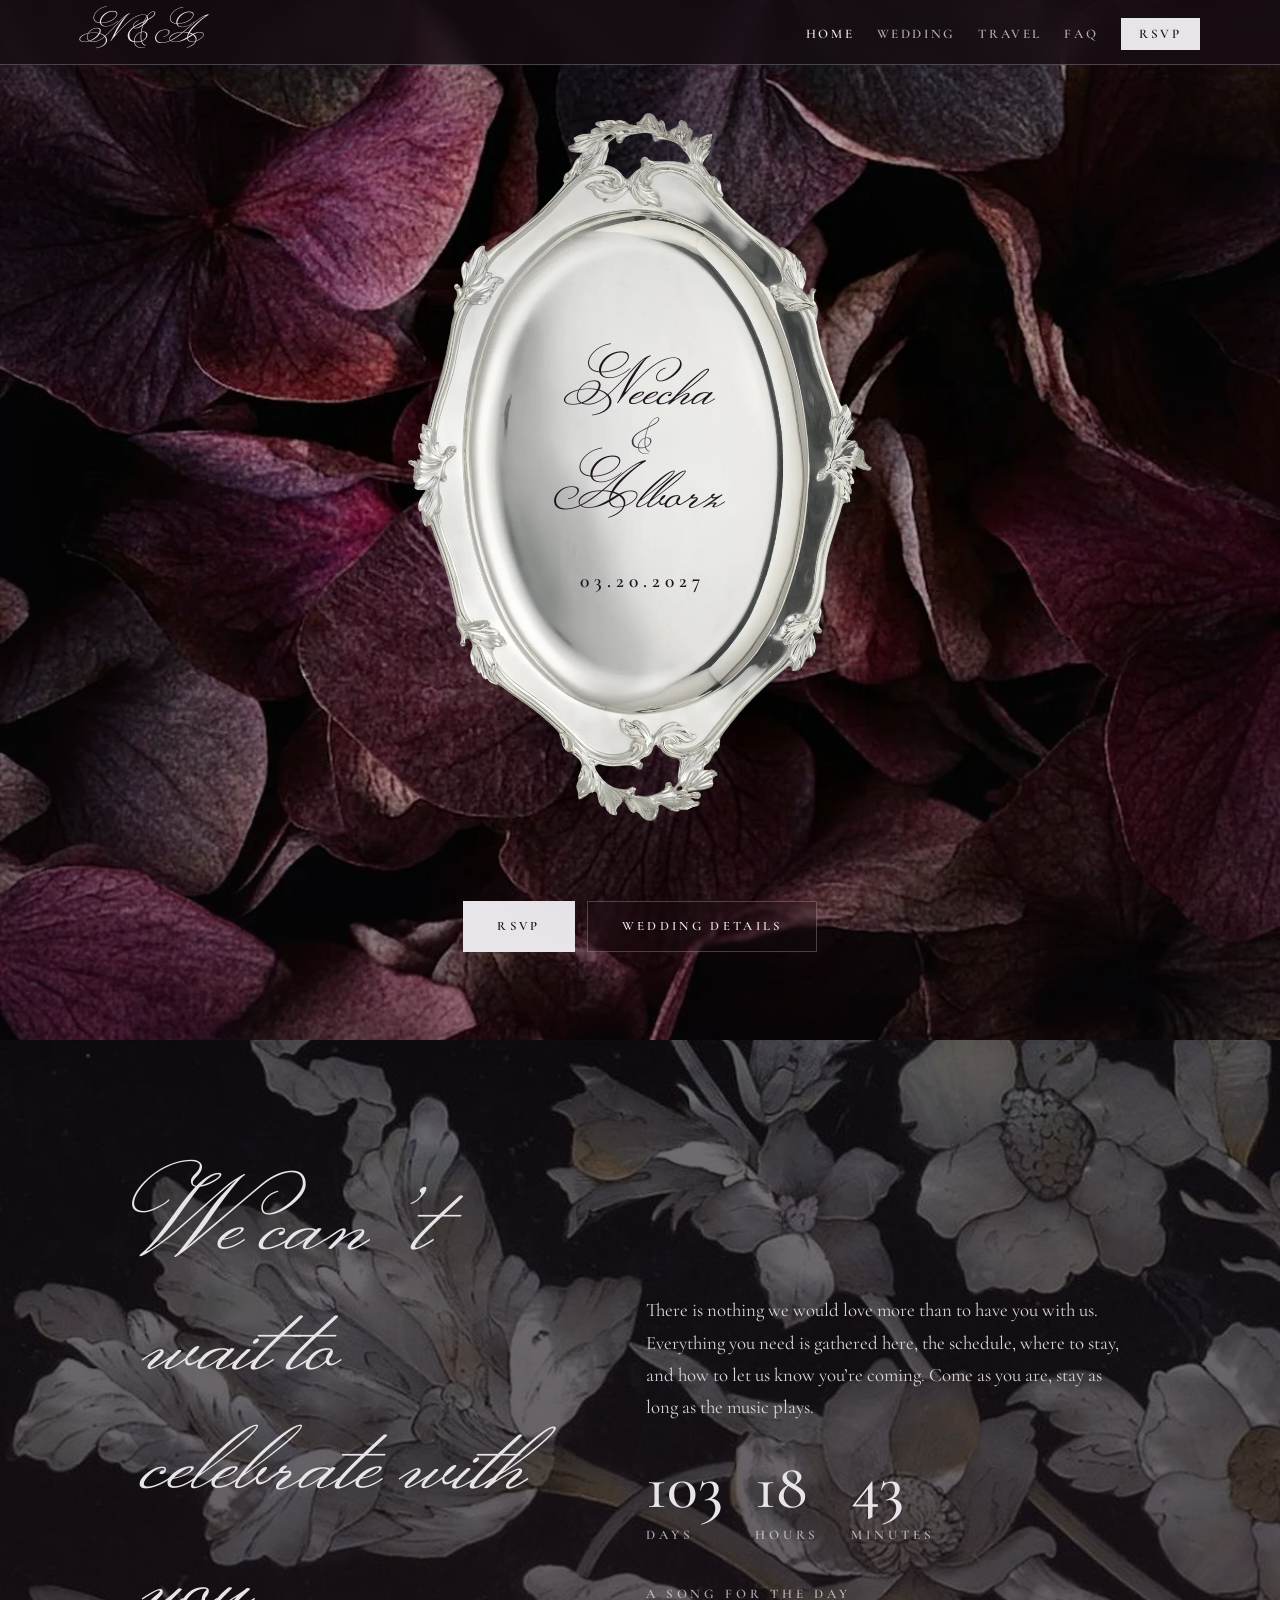
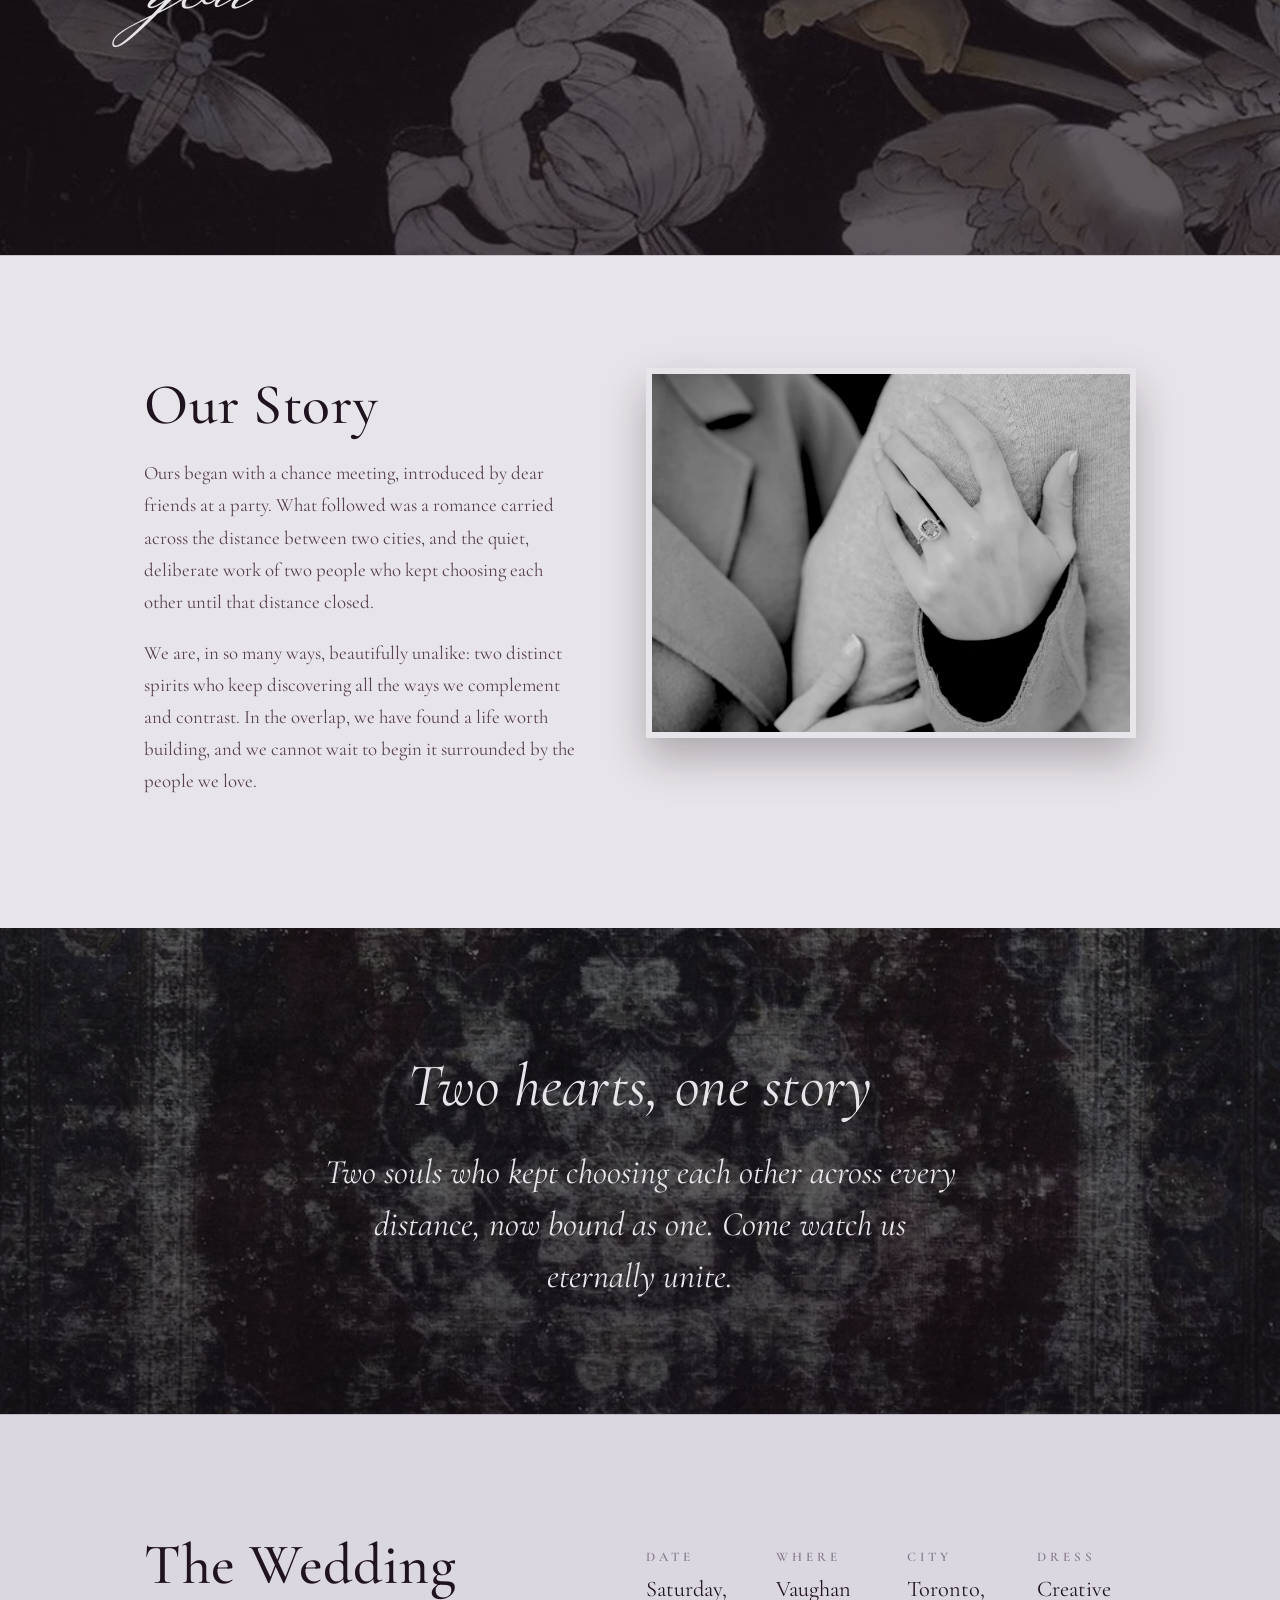
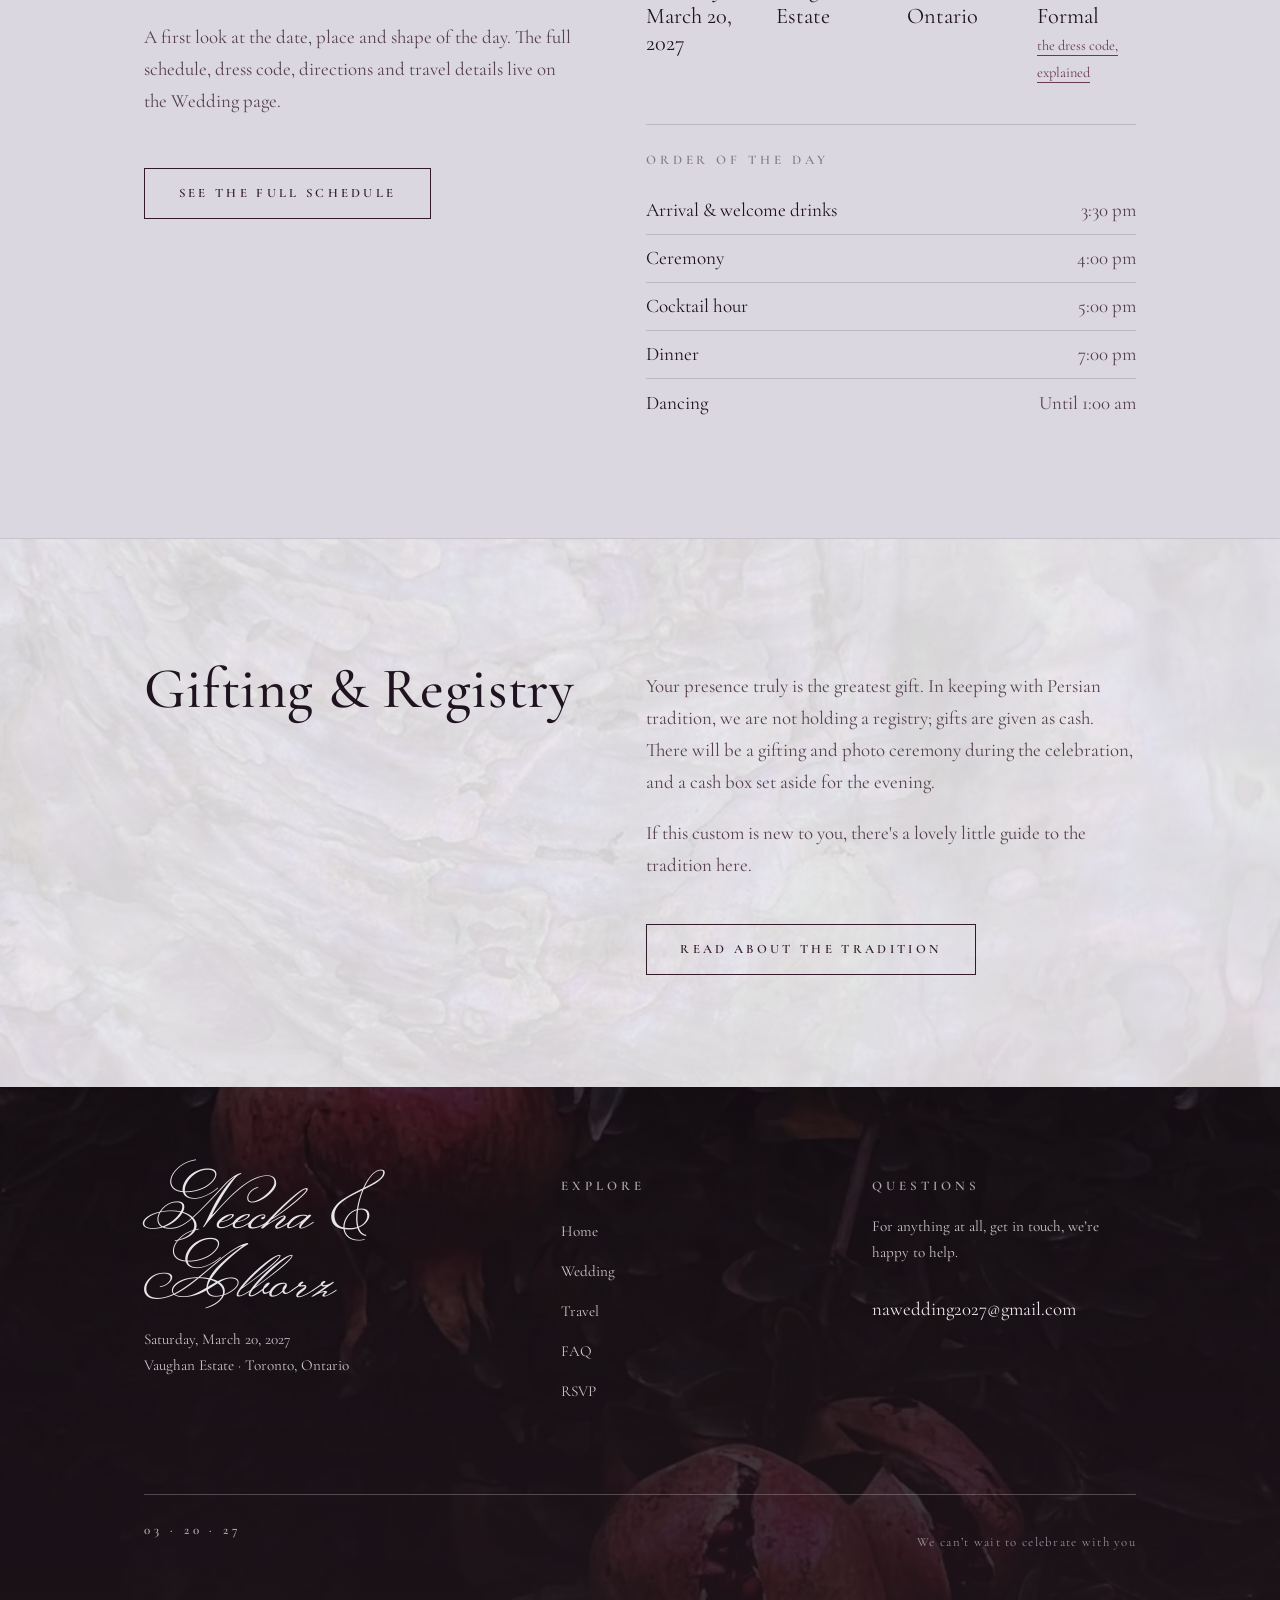
==== commit 69bccc4f: "Add files via upload" ====
--- a/index.html
+++ b/index.html
@@ -1,728 +1,194 @@
 <!DOCTYPE html>
 <html lang="en">
 <head>
-<meta charset="utf-8">
-<meta name="viewport" content="width=device-width, initial-scale=1">
-<title>Neecha &amp; Alborz</title>
-<meta name="description" content="Neecha & Alborz — Save the date.">
+  <meta charset="utf-8">
+  <meta name="viewport" content="width=device-width, initial-scale=1">
+  <title>Neecha &amp; Alborz, 03.20.2027</title>
+  <meta name="description" content="Neecha & Alborz are getting married at Vaughan Estate, Toronto, Ontario on March 20, 2027. Schedule, travel and RSVP.">
+  <meta name="robots" content="noindex, nofollow"> <!-- delete this line when you're ready for Google to find the site -->
+  <link rel="preconnect" href="https://fonts.googleapis.com">
+  <link rel="preconnect" href="https://fonts.gstatic.com" crossorigin>
+  <link href="https://fonts.googleapis.com/css2?family=Monsieur+La+Doulaise&family=Cormorant+Garamond:ital,wght@0,400;0,500;0,600;1,400;1,500&display=swap" rel="stylesheet">
+  <link rel="stylesheet" href="styles.css">
+</head>
+<body>
+  <a class="skip-link" href="#main">Skip to content</a>
 
-<link rel="preconnect" href="https://fonts.googleapis.com">
-<link rel="preconnect" href="https://fonts.gstatic.com" crossorigin>
-<link href="https://fonts.googleapis.com/css2?family=Ballet:opsz@16..72&family=Cormorant+Garamond:ital,wght@0,300..700;1,300..700&display=swap" rel="stylesheet">
+  <!-- ===== NAV (same on every page) ===== -->
+  <header class="site-header">
+    <nav class="container nav" aria-label="Primary">
+      <a class="nav__brand" href="index.html" aria-label="Neecha and Alborz, home">N &amp; A</a>
+      <ul class="nav__links">
+        <li><a href="index.html" aria-current="page">Home</a></li>
+        <li><a href="wedding.html">Wedding</a></li>
+        <li><a href="travel.html">Travel</a></li>
+        <li><a href="faq.html">FAQ</a></li>
+        <li><a class="nav__rsvp" href="rsvp.html">RSVP</a></li>
+      </ul>
+    </nav>
+  </header>
 
-<style>
-/* ─────────────────────────────────────────────────────────────
-   TOKENS
-   ───────────────────────────────────────────────────────────── */
-:root{
-  /* The page sits at the old footer tone; the footer drops a step
-     below it so the two still read apart. */
-  --oxblood:      #3E0E0C;
-  --oxblood-deep: #2C0A08;
-  --cream:        #EFE7D7;
-  --cream-dim:    #D9CDB8;
-  /* Ink for type printed on the mirror glass — a light silvered grey
-     (median luma 234), so oxblood ink clears ~9:1, as on paper. */
-  --ink-red:      #5A1512;
+  <main id="main">
 
-  /* Ballet carries the names and every heading; Garamond, set in
-     small letterspaced caps, carries the accents. */
-  --script: "Ballet", cursive;
-  --serif:  "Cormorant Garamond", Garamond, Georgia, serif;
+    <!-- ===== HERO: silk + silver mirror ===== -->
+    <section class="hero">
+      <div class="container hero__inner">
+        <div class="mirror">
+          <div class="mirror__glass">
+            <!-- EDIT: the couple's names -->
+            <p class="mirror__names">
+              <span class="line">Neecha</span>
+              <span class="line amp">&amp;</span>
+              <span class="line">Alborz</span>
+            </p>
+            <!-- EDIT: the date -->
+            <p class="mirror__date">03.20.2027</p>
+          </div>
+        </div>
 
-  --measure: 34rem;
-  --gutter: clamp(1.5rem, 6vw, 5rem);
-  --section-y: clamp(4.5rem, 12vw, 9rem);
-}
+        <div class="hero__meta">
+          <div class="btn-row">
+            <a class="btn btn--light" href="rsvp.html">RSVP</a>
+            <a class="btn btn--ghost" href="wedding.html">Wedding Details</a>
+          </div>
+        </div>
+      </div>
+    </section>
 
-*,*::before,*::after{ box-sizing:border-box; }
+    <!-- ===== WELCOME + COUNTDOWN (dark band) ===== -->
+    <section class="band section">
+      <div class="container">
+        <div class="split" style="align-items:center">
+          <div>
+            <p class="script-title" style="margin-top:.5rem">We can’t wait to celebrate with you</p>
+          </div>
+          <div>
+            <p class="prose" style="opacity:.92">There is nothing we would love more than to have you with us.
+              Everything you need is gathered here, the schedule, where to stay, and how to let us know you’re
+              coming. Come as you are, stay as long as the music plays.</p>
+            <div class="countdown" data-countdown data-date="2027-03-20" aria-label="Countdown to the wedding" style="margin-top:2rem"></div>
+            <!-- Our song -->
+            <div class="song" style="margin-top:2.25rem">
+              <p class="eyebrow" style="margin-bottom:.9rem;opacity:.72">A song for the day</p>
+              <div id="JFWebsiteWidget-01a102cde39070008e8afd0830c4c501c4b0"></div>
+              <script src="https://www.jotform.com/website-widgets/embed/01a102cde39070008e8afd0830c4c501c4b0" defer></script>
+            </div>
+          </div>
+        </div>
+      </div>
+    </section>
 
-html{ scroll-behavior:smooth; -webkit-text-size-adjust:100%; }
+    <!-- ===== OUR STORY ===== -->
+    <section class="section section--line">
+      <div class="container split">
+        <div class="reveal">
+          <h2 class="section-title">Our Story</h2>
+          <div class="stack" style="margin-top:1.25rem">
+            <!-- EDIT your story here. -->
+            <p class="prose muted">Ours began with a chance meeting, introduced by dear friends at a party.
+              What followed was a romance carried across the distance between two cities, and the quiet,
+              deliberate work of two people who kept choosing each other until that distance closed.</p>
+            <p class="prose muted">We are, in so many ways, beautifully unalike: two distinct spirits who keep
+              discovering all the ways we complement and contrast. In the overlap, we have found a life worth
+              building, and we cannot wait to begin it surrounded by the people we love.</p>
+          </div>
+        </div>
+        <div class="reveal">
+          <!-- Our photo. Swap the src for your own any time. -->
+          <figure class="story-single"><img src="us-wide.webp" alt="Neecha and Alborz"></figure>
+        </div>
+      </div>
+    </section>
 
-body{
-  margin:0;
-  /* Each section now sets its own backdrop; the base colour just
-     fills any seams and is the fallback if an image fails. */
-  background:var(--oxblood);
-  color:var(--cream);
-  font-family:var(--serif);
-  font-weight:300;
-  font-size:clamp(1rem, 0.95rem + 0.3vw, 1.1rem);
-  line-height:1.75;
-  -webkit-font-smoothing:antialiased;
-}
+    <!-- ===== QUOTE / BLOSSOM BAND ===== -->
+    <section class="quote-band section">
+      <div class="container">
+        <p class="script-title" style="font-size:clamp(2.4rem,6.5vw,3.8rem);margin-bottom:1rem">Two hearts, one story</p>
+        <p>Two souls who kept choosing each other across every distance, now bound as one. Come watch us eternally unite.</p>
+      </div>
+    </section>
 
-img{ max-width:100%; display:block; }
+    <!-- ===== THE WEDDING (preview) ===== -->
+    <section class="section section--line" style="background:var(--cream)">
+      <div class="container split">
+        <div class="reveal">
+          <h2 class="section-title">The Wedding</h2>
+          <p class="prose muted" style="margin-top:1.5rem">A first look at the date, place and shape of the
+            day. The full schedule, dress code, directions and travel details live on the Wedding page.</p>
+          <a class="btn btn--outline" href="wedding.html" style="margin-top:2rem">See the full schedule</a>
+        </div>
+        <div class="reveal">
+          <dl class="facts">
+            <div><dt class="eyebrow">Date</dt><dd>Saturday,<br>March 20, 2027</dd></div>
+            <div><dt class="eyebrow">Where</dt><dd>Vaughan Estate</dd></div>
+            <div><dt class="eyebrow">City</dt><dd>Toronto, Ontario</dd></div>
+            <div><dt class="eyebrow">Dress</dt><dd>Creative Formal<br><a class="link link--static" href="https://formaldressshops.com/blogs/news/gala-dress-code-explained-your-guide-to-black-tie-white-tie-and-creative-formal" target="_blank" rel="noreferrer" style="font-size:.9rem">the dress code, explained</a></dd></div>
+          </dl>
+          <div style="margin-top:2.5rem;border-top:1px solid var(--line);padding-top:1.5rem">
+            <p class="eyebrow" style="margin-bottom:1rem">Order of the day</p>
+            <ul style="list-style:none;margin:0;padding:0;font-family:var(--serif)">
+              <li style="display:flex;justify-content:space-between;gap:1.5rem;padding:.45rem 0;border-bottom:1px solid var(--line)"><span style="font-size:1.2rem">Arrival &amp; welcome drinks</span><span class="muted">3:30 pm</span></li>
+              <li style="display:flex;justify-content:space-between;gap:1.5rem;padding:.45rem 0;border-bottom:1px solid var(--line)"><span style="font-size:1.2rem">Ceremony</span><span class="muted">4:00 pm</span></li>
+              <li style="display:flex;justify-content:space-between;gap:1.5rem;padding:.45rem 0;border-bottom:1px solid var(--line)"><span style="font-size:1.2rem">Cocktail hour</span><span class="muted">5:00 pm</span></li>
+              <li style="display:flex;justify-content:space-between;gap:1.5rem;padding:.45rem 0;border-bottom:1px solid var(--line)"><span style="font-size:1.2rem">Dinner</span><span class="muted">7:00 pm</span></li>
+              <li style="display:flex;justify-content:space-between;gap:1.5rem;padding:.45rem 0"><span style="font-size:1.2rem">Dancing</span><span class="muted">Until 1:00 am</span></li>
+            </ul>
+          </div>
+        </div>
+      </div>
+    </section>
 
-/* ─────────────────────────────────────────────────────────────
-   TYPE PRIMITIVES
-   ───────────────────────────────────────────────────────────── */
-.eyebrow{
-  font-size:clamp(0.62rem, 0.55rem + 0.3vw, 0.75rem);
-  letter-spacing:0.34em;
-  text-transform:uppercase;
-  font-weight:500;
-  margin:0;
-}
+    <!-- ===== REGISTRY ===== -->
+    <section class="section section--line section--pearl">
+      <div class="container split">
+        <div class="reveal">
+          <h2 class="section-title">Gifting &amp; Registry</h2>
+        </div>
+        <div class="reveal">
+          <p class="prose muted">Your presence truly is the greatest gift. In keeping with Persian tradition,
+            we are not holding a registry; gifts are given as cash. There will be a gifting and photo ceremony
+            during the celebration, and a cash box set aside for the evening.</p>
+          <p class="prose muted" style="margin-top:1rem">If this custom is new to you, there's a lovely little
+            guide to the tradition here.</p>
+          <a class="btn btn--outline" href="https://persianwithel.com/culture/iranian-gift-etiquette-customs/" target="_blank" rel="noreferrer" style="margin-top:1.5rem">Read about the tradition</a>
+        </div>
+      </div>
+    </section>
 
-.script{
-  font-family:var(--script);
-  font-weight:400;
-  line-height:1;
-  letter-spacing:0.01em;
-}
+  </main>
 
-.rule{
-  width:3.5rem; height:1px; border:0; margin:2.25rem auto;
-  background:currentColor; opacity:0.35;
-}
+  <!-- ===== FOOTER (same on every page) ===== -->
+  <footer class="site-footer">
+    <div class="container">
+      <div class="footer-grid">
+        <div>
+          <h2>Neecha &amp; Alborz</h2>
+          <p style="margin-top:1rem;opacity:.85;font-size:.95rem">Saturday, March 20, 2027<br>Vaughan Estate · Toronto, Ontario</p>
+        </div>
+        <nav aria-label="Footer">
+          <p class="eyebrow" style="margin-bottom:1rem">Explore</p>
+          <ul class="footer-links">
+            <li><a href="index.html">Home</a></li>
+            <li><a href="wedding.html">Wedding</a></li>
+            <li><a href="travel.html">Travel</a></li>
+            <li><a href="faq.html">FAQ</a></li>
+            <li><a href="rsvp.html">RSVP</a></li>
+          </ul>
+        </nav>
+        <div>
+          <p class="eyebrow" style="margin-bottom:1rem">Questions</p>
+          <p style="opacity:.85;font-size:.95rem">For anything at all, get in touch, we’re happy to help.</p>
+          <!-- EDIT: your contact email -->
+          <a class="link" href="mailto:nawedding2027@gmail.com" style="display:inline-block;margin-top:.75rem">nawedding2027@gmail.com</a>
+        </div>
+      </div>
+      <div class="footer-base">
+        <p class="eyebrow">03 · 20 · 27</p>
+        <p style="opacity:.6;font-size:.8rem;letter-spacing:.1em">We can’t wait to celebrate with you</p>
+      </div>
+    </div>
+  </footer>
 
-/* ─────────────────────────────────────────────────────────────
-   HERO — the mirror
-   (the .doily* class names are kept from an earlier iteration; the
-    artwork is now the arch mirror.)
-   ───────────────────────────────────────────────────────────── */
-.hero{
-  min-height:100svh;
-  display:grid;
-  place-items:center;
-  padding:clamp(1rem, 4vw, 3rem) var(--gutter);
-  position:relative;
-  /* Silk satin behind the mirror. A light oxblood scrim keeps the
-     folds from competing with the frame; the mirror is dark type on
-     bright glass, so it reads regardless. */
-  background:
-    linear-gradient(rgba(44,10,8,0.28), rgba(44,10,8,0.42)),
-    url("background-web.jpg") center / cover no-repeat,
-    var(--oxblood);
-}
-
-/* An ORNATE ARCH MIRROR (1000:1653), cropped tight to the frame — do
-   not change the ratio without recropping the artwork.
-
-   WIDTH is the single driver: the lesser of the space available and
-   the width implied by the tallest we allow. Height then follows
-   from aspect-ratio, so the box is ALWAYS exactly 1000:1653.
-   (An explicit height with max-width instead lets the two fight on
-   narrow screens — the width clamps, the height doesn't, and the
-   artwork gets stretched.)
-
-   Capped at 52rem tall: the web asset is 1000px wide, so a taller cap
-   would upscale it. See the note in the markup. */
-.doily{
-  position:relative;
-  width:min(100%, calc(min(86svh, 52rem) * 1000 / 1653));
-  aspect-ratio: 1000 / 1653;
-  display:grid;
-  place-items:center;
-}
-
-/* mirror-web.webp is the supplied transparent mirror, cropped to the
-   frame and saved as lossy WebP (2.5 MB PNG -> 264 KB) — WebP keeps
-   the smooth silver gradients that palette PNG bands badly. Real
-   alpha, correct colour, no filter or blend mode needed. */
-.doily__img{
-  position:absolute;
-  inset:0;
-  width:100%; height:100%;
-  object-fit:contain;   /* belt and braces — never distort the mirror */
-  pointer-events:none;
-  user-select:none;
-  filter:drop-shadow(0 1.5rem 2.5rem rgba(0,0,0,0.4));
-}
-
-/* THE TEXT PANEL
-   Measured off the artwork, the mirror glass is arched at the top and
-   straight-sided below. The usable rectangle — clear of the arch and
-   the beaded inner border — spans about x 25%..72% and y 32%..80%,
-   centred at (48.75%, 56%). The glass is a light silvered grey
-   (median luma 234), so type is printed in oxblood, as on paper.
-   Script faces vary wildly in width, so rather than guess at font
-   metrics the panel is laid out at a fixed design width and then
-   scaled by JS. The percentages below are the no-JS fallback. */
-.doily__panel{
-  position:relative;
-  z-index:1;
-  width:47%;
-  text-align:center;
-  color:var(--ink-red);
-  transform-origin:50% 50%;
-}
-
-/* Once JS has measured, the panel switches to its design width and
-   is scaled as a unit.
-
-   CRITICAL: everything inside the panel must be sized in FIXED px
-   from here down. A viewport-relative unit (vw, or a clamp() using
-   one) would shrink on its own and then be multiplied by the scale
-   factor as well, so the block would lose its proportions — the
-   meta line computes to under 3px on a phone. One scale factor,
-   one set of fixed units. The percentage/clamp rules above remain
-   as the no-JS fallback only. */
-/* A fixed design BOX, not just a width: 560 x 926 is the same
-   proportion as BOX_W x BOX_H mapped through the mirror's aspect, so
-   once scaled it fills the usable glass almost exactly. space-between
-   then pins SAVE THE DATE to the top and the date to the bottom, with
-   the names taking everything left over.
-   min-height rather than height: if a very narrow script ever made
-   the names tall enough to overflow 926, the panel simply grows and
-   the scale is computed from its real height, so it still fits.
-
-   ABSOLUTELY POSITIONED, and that is load-bearing. As a grid item
-   this box is wider and taller than the mirror at most sizes, and an
-   auto grid track sizes to max-content — so the track grew to 560px
-   and overflowed to the RIGHT, centring the panel inside that
-   oversized track rather than inside the mirror (11px right on a
-   desktop, 37px on a phone, where it escaped the artwork entirely).
-   The row did the same vertically, stretching the mirror past its own
-   aspect-ratio and corrupting the scale. Out of flow it cannot size a
-   track, so the mirror keeps its exact proportions and the panel is
-   centred by left/top plus JS margins of half its measured size. */
-.is-fitted .doily__panel{
-  position:absolute;
-  left:48.75%;             /* centre of the usable glass rectangle */
-  top:56%;                 /* pushed below the arch */
-  margin:0;                /* JS sets the centring margins */
-  width:560px;
-  min-height:926px;        /* 560:926 == BOX_W:BOX_H mapped through 1000:1653 */
-  display:flex;
-  flex-direction:column;
-  justify-content:space-between;
-  transition:opacity .35s ease;
-}
-/* Accents sit at the top and bottom of the box (space-between pins
-   them), so BOX_H / min-height set how close they land to the glass
-   edges — a taller box pushes them toward the rim. The names are
-   width-fitted, so a taller box just adds air around them. */
-.is-fitted .doily__panel .eyebrow{
-  font-size:27px; line-height:1.6; margin:0;
-}
-.is-fitted .doily__panel .hero__names{
-  width:100%; margin:0;
-}
-.is-fitted .doily__panel .hero__date{
-  font-size:32px; line-height:1.6;
-}
-
-/* Safety net: if the mirror fails to load there is no glass behind
-   the type, so switch to cream on the page and outline the glass
-   (inset matches its measured 18% / 21% bounds). */
-.doily--noimg .doily__panel{ color:var(--cream); }
-.doily--noimg::before{
-  content:"";
-  position:absolute; inset:18% 21%;
-  border:1px solid rgba(239,231,215,.3);
-}
-
-.hero .eyebrow{ margin-bottom:clamp(0.5rem, 1.4vw, 0.9rem); letter-spacing:0.4em; }
-
-/* The opening is portrait, so the names stack. On one line the
-   full string "Neecha & Alborz" would govern the size and force it
-   down to roughly half; stacked, only the longest word governs and
-   the height on offer gets used. Each line is measured separately
-   and the widest wins — which is what makes a change of script
-   face (Monsieur La Doulaise to Ballet) a one-line edit. */
-/* OPTICAL OFFSET FOR THE SLANT
-   A right-leaning script hangs its ascenders and flourishes out to
-   the right of the baseline, so a geometrically centred line reads
-   as sitting right of centre. Shifting left by roughly half that
-   overhang re-centres it to the eye. Set in em, so it tracks the
-   font size and survives the panel's scaling. Raise the magnitude
-   if the lean still reads right, lower it if the names look left. */
-.hero__names{
-  --tilt: -0.16em;
-  font-family:var(--script);
-  font-size:clamp(2.4rem, 11vw, 6rem);
-  margin:0 0 clamp(0.5rem, 1.6vw, 1.1rem);
-  width:100%;
-  position:relative;
-  left:var(--tilt);
-}
-/* Ballet has taller ascenders and less flourish overhang than the
-   previous face, and the names were reading congested, so the lines
-   are given real room rather than the 0.95 that suited Monsieur La
-   Doulaise. */
-.hero__names .line{
-  display:block;
-  white-space:nowrap;
-  line-height:1.16;
-}
-.hero__names .amp{
-  font-size:0.45em;
-  line-height:1.5;
-  opacity:0.75;
-}
-
-.hero__date{
-  margin:0;
-  font-size:clamp(0.72rem, 0.6rem + 0.6vw, 1rem);
-  letter-spacing:0.3em;
-  line-height:1.6;
-}
-
-/* OPTICAL CENTRING OF LETTERSPACED CAPS
-   letter-spacing adds its space after the LAST glyph too, so a
-   centred line sits half a space left of true centre. text-indent
-   is the usual dodge but browsers disagree on whether it offsets by
-   the full indent or half of it — which is what threw the hero off
-   to one side. Making the run an inline-block and pulling back the
-   exact trailing space is unambiguous: the box now measures the
-   glyphs alone, so centring is exact everywhere. */
-.hero .eyebrow > span,
-.hero__date time{
-  display:inline-block;
-}
-.hero .eyebrow > span{ margin-right:-0.4em; }
-.hero__date time{ margin-right:-0.3em; }
-
-/* ── PHONES ─────────────────────────────────────────────────────
-   A portrait frame on a portrait screen is the best case, not the
-   worst, so phones keep the framed layout — the hero just claims
-   more width by shrinking its own side padding. */
-@media (max-width: 40rem){
-  .hero{ padding-left:clamp(0.5rem, 3vw, 2rem); padding-right:clamp(0.5rem, 3vw, 2rem); }
-
-  /* One scale factor governs the whole panel, so accents sized for a
-     desktop opening would land at ~8px on a phone. These are design
-     units, so raising them here restores legibility without touching
-     the names, which stay fitted to the panel width either way. */
-  .is-fitted .doily__panel .eyebrow{ font-size:36px; }
-  .is-fitted .doily__panel .hero__date{ font-size:40px; }
-}
-
-/* The hero text always stays fitted inside the mirror glass and simply
-   scales down with the frame — there is no stacked fallback. The
-   fitting is measured, so it holds at any width right down to the
-   narrowest phones. */
-
-.scroll-cue{
-  position:absolute;
-  bottom:clamp(1rem, 3vw, 2.25rem);
-  left:50%; transform:translateX(-50%);
-  color:var(--cream-dim);
-  text-decoration:none;
-  font-size:0.62rem;
-  letter-spacing:0.3em;
-  text-transform:uppercase;
-  opacity:0.7;
-  transition:opacity .3s;
-}
-.scroll-cue:hover,.scroll-cue:focus-visible{ opacity:1; }
-
-/* ─────────────────────────────────────────────────────────────
-   SECTIONS
-   ───────────────────────────────────────────────────────────── */
-.section{
-  padding:var(--section-y) var(--gutter);
-  position:relative;
-}
-
-.section__inner{
-  max-width:var(--measure);
-  margin:0 auto;
-  text-align:center;
-  position:relative;   /* sit above any section backdrop */
-  z-index:1;
-}
-
-/* ── PHOTO-BACKED SECTIONS ──────────────────────────────────────
-   A full-bleed background photo with a dark overlay so cream text
-   stays legible. Both photos are bright (the house has pure white
-   sky), so the overlay is a vertical gradient that deepens through
-   the middle band where the text sits — flat 60% barely clears AA
-   on the brightest pixels, ~68% in the centre clears it comfortably.
-   The image lives on the section; the overlay is a ::before above
-   it; content is z-indexed above both. */
-.section--photo{
-  background:var(--photo) center / cover no-repeat, var(--oxblood-deep);
-  background-attachment:scroll;
-}
-.section--photo::before{
-  content:"";
-  position:absolute; inset:0;
-  background:linear-gradient(
-    rgba(28,7,6,0.62), rgba(20,5,4,0.72) 45%, rgba(28,7,6,0.62));
-}
-.section--place{ --photo:url("heintzman-web.webp"); }
-
-.section__title{
-  font-family:var(--script);
-  font-size:clamp(2.6rem, 6.5vw, 4.25rem);
-  line-height:1.2;
-  margin:0.4rem 0 0;
-  font-weight:400;
-}
-
-.section p{ margin:0 0 1.25rem; }
-.section p:last-child{ margin-bottom:0; }
-
-.lede{
-  font-size:clamp(1.05rem, 1rem + 0.5vw, 1.3rem);
-  font-style:italic;
-  color:var(--cream);
-}
-
-.note{
-  margin-top:clamp(2.5rem, 6vw, 3.5rem);
-  font-style:italic;
-  color:var(--cream-dim);
-}
-
-.address{
-  margin-top:clamp(2rem, 5vw, 2.75rem);
-  font-style:normal;
-  font-size:clamp(0.72rem, 0.62rem + 0.4vw, 0.9rem);
-  letter-spacing:0.24em;
-  text-transform:uppercase;
-  line-height:2.2;
-  color:var(--cream-dim);
-}
-
-/* ── ORDER OF EVENTS — the silver tray ──────────────────────────
-   The silk returns as this section's backdrop, and the schedule is
-   engraved on a serving tray sitting on it. */
-.section--events{
-  background:
-    linear-gradient(rgba(44,10,8,0.40), rgba(44,10,8,0.52)),
-    url("background-web.jpg") center / cover no-repeat,
-    var(--oxblood);
-}
-
-/* The tray. container-type makes 1cqw = 1% of the tray's own width,
-   so the schedule below is sized in cqw and stays a FIXED fraction
-   of the tray at every viewport — scale-invariant, no JS. */
-.tray{
-  container-type:inline-size;
-  position:relative;
-  width:min(100%, 30rem);
-  margin:clamp(2.5rem, 6vw, 3.5rem) auto 0;
-  aspect-ratio:900 / 1374;
-  background:url("tray-web.webp") center / contain no-repeat;
-  filter:drop-shadow(0 1rem 2rem rgba(0,0,0,0.38));
-}
-
-/* The engraving sits on the tray's flat oval face — measured at
-   x 22–78%, y 18–81%, but tapering at top and bottom, so the text
-   is inset to the safe straight-sided middle. Dark oxblood ink on
-   the bright silver (face median luma 228). */
-/* Inset to the straight middle of the oval (face is y 18–81%, but it
-   tapers, so we keep clear of the ends). Usable box ≈ 48% wide x 51%
-   tall of the tray. space-between distributes the five stops; sizes
-   in cqw are tuned so the five items plus their gaps fill that height
-   without overflowing — checked against the tallest "COCKTAIL HOUR"
-   for width too. */
-.schedule{
-  position:absolute;
-  inset:24% 26% 25%;
-  margin:0; padding:0;
-  list-style:none;
-  display:flex;
-  flex-direction:column;
-  justify-content:space-between;
-  text-align:center;
-  color:var(--ink-red);
-}
-.schedule li{ margin:0; }
-.schedule time{
-  display:block;
-  font-family:var(--serif);
-  font-size:5cqw;
-  font-weight:500;
-  line-height:1;
-  letter-spacing:0.02em;
-}
-.schedule h3{
-  margin:0.4cqw 0 0;
-  font-family:var(--serif);
-  font-weight:600;
-  font-size:3.8cqw;
-  letter-spacing:0.15em;
-  text-transform:uppercase;
-  line-height:1.1;
-}
-.schedule p{
-  margin:0.1cqw 0 0;
-  font-size:3cqw;
-  font-style:italic;
-  line-height:1.15;
-  color:#7a2a22;   /* a lighter tint of the ink so the note recedes */
-}
-
-/* Footer — the ring photo, darkened. */
-.footer{
-  position:relative;
-  padding:clamp(4rem, 10vw, 7rem) var(--gutter);
-  text-align:center;
-  background:url("footer-web.webp") center / cover no-repeat, var(--oxblood-deep);
-  color:var(--cream-dim);
-  overflow:hidden;
-}
-.footer::before{
-  content:"";
-  position:absolute; inset:0;
-  background:linear-gradient(
-    rgba(20,5,4,0.66), rgba(16,4,3,0.78) 50%, rgba(20,5,4,0.7));
-}
-.footer > *{ position:relative; z-index:1; }
-.footer .script{ font-size:clamp(2.2rem, 5.5vw, 3.4rem); line-height:1.2; color:var(--cream); }
-
-.footer__note{
-  margin:1.25rem 0 0;
-  font-style:italic;
-  font-size:clamp(1rem, 0.95rem + 0.3vw, 1.15rem);
-  color:var(--cream);
-}
-.footer small{
-  display:block;
-  margin-top:1.5rem;
-  font-size:0.62rem;
-  letter-spacing:0.28em;
-  text-transform:uppercase;
-  opacity:0.55;
-}
-
-/* ─────────────────────────────────────────────────────────────
-   MOTION
-   ───────────────────────────────────────────────────────────── */
-.reveal{ opacity:0; transform:translateY(14px); }
-.reveal.is-in{
-  opacity:1; transform:none;
-  transition:opacity 1.1s ease, transform 1.1s ease;
-}
-@media (prefers-reduced-motion:reduce){
-  html{ scroll-behavior:auto; }
-  .reveal,.reveal.is-in{ opacity:1; transform:none; transition:none; }
-}
-
-:focus-visible{ outline:2px solid var(--cream); outline-offset:3px; }
-</style>
-</head>
-
-<body>
-
-<!-- ══════════════════════════════════════════════════════════
-     HERO
-     ▸ Ships with mirror-web.webp and background-web.jpg — keep all
-       three files together.
-       NOTE: the mirror web asset is 1000px wide, so it is capped at
-       52rem tall to avoid upscaling. The supplied source is 1263px,
-       so a larger export is possible if you want it sharper still.
-     ══════════════════════════════════════════════════════════ -->
-<header class="hero">
-  <div class="doily">
-    <img class="doily__img" src="mirror-web.webp" alt="" aria-hidden="true"
-         onerror="this.closest('.doily').classList.add('doily--noimg'); this.remove();">
-
-    <!-- Essentials only. Anything else belongs in Details below —
-         the glass is small and every extra line shrinks the block. -->
-    <div class="doily__panel">
-      <p class="eyebrow"><span>Save the Date</span></p>
-      <h1 class="hero__names script">
-        <span class="line">Neecha</span>
-        <span class="line amp">&amp;</span>
-        <span class="line">Alborz</span>
-      </h1>
-      <p class="hero__date"><time datetime="2027-03-20">03.20.2027</time></p>
-    </div>
-  </div>
-
-  <a class="scroll-cue" href="#details">Details</a>
-</header>
-
-
-<!-- ══════════════════════════════════════════════════════════
-     THE PLACE
-     ══════════════════════════════════════════════════════════ -->
-<section class="section section--photo section--place" id="details">
-  <div class="section__inner reveal">
-    <p class="eyebrow">The Venue</p>
-    <h2 class="section__title">Heintzman House</h2>
-    <hr class="rule">
-
-    <p class="lede">Together with our loved ones<br>we will joyfully and eternally unite on<br>Saturday, the 20th of March, 2027.</p>
-
-    <address class="address">
-      135 Bay Thorn Drive<br>
-      Thornhill, Ontario&nbsp; L3T&nbsp;3V1
-    </address>
-
-    <p class="note">Formal invitation with all the details to follow.</p>
-  </div>
-</section>
-
-
-<!-- ══════════════════════════════════════════════════════════
-     ORDER OF EVENTS
-     ══════════════════════════════════════════════════════════ -->
-<section class="section section--events" id="schedule">
-  <div class="section__inner reveal">
-    <p class="eyebrow">Order of Events</p>
-    <h2 class="section__title">The Evening</h2>
-    <hr class="rule">
-
-    <!-- The schedule is engraved on the tray; the tray's own aspect
-         holds the oval, and the list is inset onto its silver face. -->
-    <div class="tray">
-      <ol class="schedule">
-        <li>
-          <time datetime="15:30">3:30</time>
-          <h3>Arrival</h3><p>Drinks on arrival</p>
-        </li>
-        <li>
-          <time datetime="16:00">4:00</time>
-          <h3>Ceremony</h3><p>In the main hall</p>
-        </li>
-        <li>
-          <time datetime="17:00">5:00</time>
-          <h3>Cocktail Hour</h3><p>Throughout the manor</p>
-        </li>
-        <li>
-          <time datetime="19:00">7:00</time>
-          <h3>Dinner</h3><p>Back in the main hall</p>
-        </li>
-        <li>
-          <time datetime="23:00">11:00</time>
-          <h3>Farewell</h3>
-        </li>
-      </ol>
-    </div>
-  </div>
-</section>
-
-
-<footer class="footer">
-  <p class="script">Neecha &amp; Alborz</p>
-  <p class="footer__note">We can’t wait to celebrate with you</p>
-  <small>03 · 20 · 27 &nbsp;·&nbsp; Thornhill, Ontario</small>
-</footer>
-
-
-<script>
-/* ── Fit the hero text to the mirror glass ───────────────────────
-   Two passes:
-     1. Size the names so the widest line spans the panel's design
-        width (times NAME_W, which trims them for a little air).
-     2. Scale the whole panel so it fills BOX_W × BOX_H of the mirror
-        (0.47 × 0.47) and centre it on the glass.
-   Doing it by measurement rather than guessing at the metrics of
-   Ballet means any font or wording change still fits. */
-(function(){
-  var DESIGN_W = 560,
-      BOX_W    = 0.47,    /* usable glass ~0.47 wide (x 25-72%)   */
-      BOX_H    = 0.47,    /* usable glass ~0.47 tall (y 32-80%)   */
-
-      /* The names are fitted to a fraction of the panel rather than
-         its full width, which is the one knob for their size. Lower
-         = smaller names and more whitespace, and because the panel
-         is space-between with a fixed min-height, the height they
-         give back is redistributed as air above and below. Accents
-         are unaffected. */
-      NAME_W   = 0.85;
-
-  var doily = document.querySelector('.doily'),
-      panel = doily && doily.querySelector('.doily__panel'),
-      names = panel && panel.querySelector('.hero__names'),
-      lines = names ? names.querySelectorAll('.line') : [];
-
-  if(!panel || !lines.length) return;
-
-  /* Measure the GLYPHS, not the box. Each .line is display:block, so
-     getBoundingClientRect() on it returns the panel's full width and
-     the fit silently becomes a no-op — which is exactly what went
-     wrong before. A Range over the text nodes gives the real ink. */
-  function textWidth(el){
-    if(document.createRange){
-      var r = document.createRange();
-      r.selectNodeContents(el);
-      var w = r.getBoundingClientRect().width;
-      if(w > 0) return w;
-    }
-    return el.getBoundingClientRect().width;
-  }
-
-  /* Set inline (not in the stylesheet) so that if JS never runs the
-     hero still shows, laid out by the percentage fallback. */
-  panel.style.opacity = '0';
-
-  function fit(){
-    /* The panel is always fitted — it scales down with the mirror at
-       every width and keeps its position on the glass. There is no
-       stacked fallback. */
-    document.documentElement.classList.add('is-fitted');
-
-    var frame = doily.getBoundingClientRect();
-    if(!frame.width) return;
-
-    panel.style.transform = 'none';
-
-    // 1 ─ widest name line to the design width
-    names.style.fontSize = '';
-    var base = parseFloat(getComputedStyle(names).fontSize),
-        nat  = 0, i;
-    for(i = 0; i < lines.length; i++){
-      // skip the ampersand: it is set well below 1em and would never govern
-      if(lines[i].classList.contains('amp')) continue;
-      nat = Math.max(nat, textWidth(lines[i]));
-    }
-    if(nat > 0) names.style.fontSize = (base * (DESIGN_W * NAME_W / nat)) + 'px';
-
-    // 2 ─ panel to the opening
-    var h = panel.getBoundingClientRect().height;
-    if(!h) return;
-
-    /* Centre by pulling back exactly half the panel's real size.
-       Percentage translate() would resolve against the UNSCALED box
-       and drift once scaled; half-size margins are applied before
-       the transform and scale about the same centre, so this is
-       exact at any scale factor. h is measured, not assumed, so it
-       stays correct if the content ever exceeds the 825 design
-       height. */
-    panel.style.marginLeft = (-DESIGN_W / 2) + 'px';
-    panel.style.marginTop  = (-h / 2) + 'px';
-
-    var scale = Math.min(frame.width * BOX_W / DESIGN_W,
-                         frame.height * BOX_H / h);
-    panel.style.transform = 'scale(' + scale.toFixed(4) + ')';
-  }
-
-  function start(){
-    fit();
-    panel.style.opacity = '1';
-  }
-
-  // Wait for the webfont, but never let a slow CDN hide the hero.
-  var done = false;
-  function once(){ if(!done){ done = true; start(); } }
-  if(document.fonts && document.fonts.ready){
-    document.fonts.ready.then(once);
-    setTimeout(once, 1500);
-  } else {
-    window.addEventListener('load', once);
-    setTimeout(once, 1500);
-  }
-
-  var t;
-  window.addEventListener('resize', function(){
-    clearTimeout(t); t = setTimeout(fit, 120);
-  });
-})();
-
-
-// Gentle reveal on scroll.
-(function(){
-  var els = document.querySelectorAll('.reveal');
-  if(!('IntersectionObserver' in window)){
-    els.forEach(function(el){ el.classList.add('is-in'); });
-    return;
-  }
-  var io = new IntersectionObserver(function(entries){
-    entries.forEach(function(e){
-      if(e.isIntersecting){ e.target.classList.add('is-in'); io.unobserve(e.target); }
-    });
-  }, { threshold:0.15, rootMargin:'0px 0px -8% 0px' });
-  els.forEach(function(el){ io.observe(el); });
-})();
-</script>
-
+  <script src="script.js"></script>
 </body>
 </html>
--- a/styles.css
+++ b/styles.css
@@ -0,0 +1,387 @@
+/* ============================================================
+   Neecha & Alborz — styles
+   Gothic romance: deep purple, black & ivory, ornate blackletter
+   titles (UnifrakturCook) over Cormorant Garamond, with silver
+   objects and ivory lace. Plain CSS, no build step.
+   Edit colours & fonts in :root below.
+   ============================================================ */
+
+:root {
+  /* Eggplant / aubergine — sampled from the silk. Elevated & moody,
+     brown-purple rather than blue, so it reads historical not "goth". */
+  --black: #0e0810;          /* aubergine-black (deepest) */
+  --purple-deep: #1a1018;    /* satin shadow — darkest band */
+  --purple: #321a2a;         /* eggplant — the signature surface */
+  --purple-2: #6a3a54;       /* muted wine accent / hovers */
+  /* Cool pearl / silver light tone (sampled from the abalone shell),
+     with warm ivory kept only for lace accents. */
+  --ivory: #e8e5ea;          /* cool pearl — page background & light text on dark */
+  --cream: #dbd7e0;          /* slightly deeper cool pearl surface */
+  --lace: #efe9dd;           /* warm ivory, for lace accents only */
+  --ink: #201320;            /* dark text (aubergine-black) */
+  --ink-soft: #564150;
+  --stone: #867a8c;          /* cool mauve-grey labels */
+  --line: rgba(32, 19, 32, 0.16);
+  --line-light: rgba(232, 229, 234, 0.26);
+
+  --display: "Monsieur La Doulaise", "Cormorant Garamond", serif; /* ornate blackletter */
+  --serif: "Cormorant Garamond", Georgia, serif;                /* headings + body */
+
+  --gutter: clamp(1.25rem, 5vw, 5rem);
+  --maxw: 70rem;
+}
+
+* { box-sizing: border-box; }
+html { -webkit-text-size-adjust: 100%; scroll-behavior: smooth; }
+
+body {
+  margin: 0;
+  background: var(--ivory);
+  color: var(--ink);
+  font-family: var(--serif);
+  font-weight: 400;
+  font-size: clamp(1.02rem, 0.98rem + 0.3vw, 1.18rem);
+  line-height: 1.7;
+  -webkit-font-smoothing: antialiased;
+  text-rendering: optimizeLegibility;
+  display: flex; flex-direction: column; min-height: 100vh;
+}
+
+img { max-width: 100%; display: block; }
+a { color: inherit; }
+::selection { background: var(--purple); color: var(--ivory); }
+:focus-visible { outline: 2px solid var(--purple-2); outline-offset: 3px; }
+
+h1, h2, h3 { font-family: var(--serif); font-weight: 500; line-height: 1.1; margin: 0; text-wrap: balance; }
+
+/* ---- primitives ---- */
+.eyebrow {
+  font-family: var(--serif); font-size: 0.82rem; font-weight: 600;
+  text-transform: uppercase; letter-spacing: 0.3em; color: var(--stone); margin: 0;
+}
+.container { max-width: var(--maxw); margin: 0 auto; padding-left: var(--gutter); padding-right: var(--gutter); }
+.section { padding: clamp(3.5rem, 10vw, 7rem) 0; }
+.section--tight { padding: clamp(2.5rem, 6vw, 4rem) 0; }
+.section--line { border-top: 1px solid var(--line); }
+.prose { max-width: 38rem; }
+.muted { color: var(--ink-soft); }
+.center { text-align: center; }
+.rule { height: 1px; width: 4rem; background: var(--purple-2); opacity: 0.6; border: 0; margin: 1.75rem auto; }
+
+/* ---- Type hierarchy (four tiers, used consistently) ----
+   1. DISPLAY  .script-title  — ornate Monsieur script. Only the biggest
+      decorative moments: the couple's names and the main page titles.
+   2. HEADING   .section-title (large) / .heading-sub (smaller) — Cormorant
+      serif. All section and sub-section headings.
+   3. BODY      default serif paragraphs.
+   4. ACCENT    .eyebrow — small uppercase letter-spaced labels. */
+
+/* 1 · DISPLAY */
+.script-title {
+  font-family: var(--display); font-weight: 400; line-height: 1.15;
+  font-size: clamp(3.4rem, 11vw, 6.5rem); letter-spacing: 0.005em;
+}
+/* 2 · HEADINGS */
+.section-title { font-family: var(--serif); font-weight: 500; font-size: clamp(2.3rem, 6vw, 3.6rem); margin-top: 0.4rem; letter-spacing: 0.01em; }
+.heading-sub { font-family: var(--serif); font-weight: 500; font-size: clamp(1.55rem, 3.2vw, 2.1rem); line-height: 1.18; letter-spacing: 0.01em; margin: 0; }
+
+/* ---- links & buttons ---- */
+.link {
+  color: var(--purple-2); text-decoration: none;
+  background-image: linear-gradient(currentColor, currentColor);
+  background-position: 0 100%; background-repeat: no-repeat; background-size: 0% 1px;
+  transition: background-size 0.4s cubic-bezier(0.22, 1, 0.36, 1); padding-bottom: 2px;
+}
+.link:hover, .link:focus-visible { background-size: 100% 1px; }
+/* Always-underlined link — for touch devices with no hover (e.g. the dress code). */
+.link--static { background-size: 100% 1px; }
+
+.btn {
+  display: inline-flex; align-items: center; justify-content: center; gap: 0.5rem;
+  min-height: 3rem; padding: 0.85rem 2.1rem;
+  font-family: var(--serif); font-weight: 600; font-size: 0.8rem;
+  text-transform: uppercase; letter-spacing: 0.26em; text-decoration: none; cursor: pointer;
+  transition: background-color 0.3s, color 0.3s, border-color 0.3s;
+}
+.btn--solid { background: var(--purple); color: var(--ivory); border: 1px solid var(--purple); }
+.btn--solid:hover { background: var(--purple-deep); border-color: var(--purple-deep); }
+.btn--outline { background: transparent; color: var(--purple); border: 1px solid var(--purple); }
+.btn--outline:hover { background: var(--purple); color: var(--ivory); }
+.btn--ghost { background: rgba(23, 13, 20, 0.28); color: var(--ivory); border: 1px solid var(--line-light); backdrop-filter: blur(2px); }
+.btn--ghost:hover { background: var(--ivory); color: var(--purple-deep); border-color: var(--ivory); }
+.btn--light { background: var(--ivory); color: var(--purple-deep); border: 1px solid var(--ivory); }
+.btn--light:hover { background: transparent; color: var(--ivory); border-color: var(--ivory); }
+.btn-row { display: flex; flex-wrap: wrap; gap: 0.75rem; margin-top: 2rem; }
+
+/* ============================================================
+   NAV
+   ============================================================ */
+/* Dark eggplant bar, pearl/silver type — matches the mood. */
+/* Sticky, identical on every page. On the home page the hero pulls up
+   underneath it (see .hero below) so the image bleeds behind the bar. */
+.site-header { position: sticky; top: 0; z-index: 40; background: rgba(23, 13, 20, 0.82); backdrop-filter: blur(10px); border-bottom: 1px solid var(--line-light); }
+.nav { display: flex; flex-wrap: wrap; align-items: center; justify-content: space-between; gap: 0.4rem 1.5rem; padding: 0.9rem 0; }
+.nav__brand { font-family: var(--display); font-weight: 400; font-size: 2.2rem; text-decoration: none; color: var(--ivory); line-height: 1; letter-spacing: 0.02em; }
+.nav__links { display: flex; flex-wrap: wrap; align-items: center; gap: 0.9rem 1.4rem; list-style: none; margin: 0; padding: 0; }
+.nav__links a { font-family: var(--serif); font-weight: 600; font-size: 0.82rem; text-transform: uppercase; letter-spacing: 0.2em; text-decoration: none; color: rgba(232, 229, 234, 0.74); transition: color 0.2s; }
+.nav__links a:hover, .nav__links a[aria-current="page"] { color: var(--ivory); }
+.nav__rsvp { background: var(--ivory); color: var(--purple-deep) !important; padding: 0.5rem 1.15rem; letter-spacing: 0.2em; }
+.nav__rsvp:hover { background: var(--purple-2); color: var(--ivory) !important; }
+/* Small viewports: stack the brand over centred links so nothing collides. */
+@media (max-width: 620px) {
+  .nav { justify-content: center; text-align: center; gap: 0.55rem 1rem; }
+  .nav__brand { flex: 0 0 100%; text-align: center; font-size: 2rem; }
+  .nav__links { width: 100%; justify-content: center; gap: 0.7rem 1.15rem; }
+}
+
+main { flex: 1; }
+
+/* Pull a section up under the sticky nav so its image bleeds behind the bar
+   (no flat gap above it), with the header's height added back as padding so
+   the content keeps its size. Used by the home hero and page photo headers. */
+.bleed-top {
+  margin-top: calc(-1 * var(--header-h, 4.5rem));
+  padding-top: calc(var(--header-h, 4.5rem) + clamp(2.5rem, 7vw, 4.5rem)) !important;
+}
+
+/* ============================================================
+   HERO — black/purple + ivory lace + silver mirror
+   ============================================================ */
+/* Clean mother-of-pearl backdrop behind the silver mirror. No glow,
+   no mask, just an even, moody field with a soft dark vignette for depth. */
+.hero {
+  position: relative; isolation: isolate; overflow: hidden;
+  background: url("petals.webp") center / cover no-repeat, var(--purple-deep);
+  /* Pull the hero up under the sticky header so the image bleeds behind it. */
+  margin-top: calc(-1 * var(--header-h, 4.5rem));
+  padding: calc(var(--header-h, 4.5rem) + clamp(1.5rem, 5vw, 3rem)) 0 clamp(3rem, 8vw, 5.5rem);
+}
+.hero::before {
+  content: ""; position: absolute; inset: 0;
+  background: radial-gradient(70% 60% at 50% 45%, rgba(10, 6, 12, 0) 40%, rgba(10, 6, 12, 0.42) 100%);
+}
+.hero > .container { position: relative; z-index: 1; }
+.hero .mirror { filter: drop-shadow(0 1.75rem 3rem rgba(0, 0, 0, 0.5)); }
+.hero__inner { display: grid; justify-items: center; gap: clamp(2rem, 5vw, 3rem); }
+
+.mirror {
+  /* Hero now carries the silver TRAY (names engraved on it). */
+  container-type: inline-size; position: relative;
+  width: min(88vw, 29rem); aspect-ratio: 900 / 1374;
+  background: url("tray-web.webp") center / contain no-repeat;
+  filter: drop-shadow(0 1.5rem 2.75rem rgba(0, 0, 0, 0.6));
+}
+.mirror__glass {
+  position: absolute; inset: 25% 21% 25% 21%;
+  display: flex; flex-direction: column; justify-content: center; gap: 5cqw; align-items: center;
+  text-align: center; color: var(--ink);
+}
+.mirror__eyebrow { font-family: var(--serif); font-weight: 600; font-size: 3.4cqw; letter-spacing: 0.34em; text-transform: uppercase; margin: 0; text-indent: 0.34em; }
+.mirror__names { font-family: var(--display); font-weight: 400; line-height: 1.08; }
+.mirror__names .line { display: block; font-size: 13cqw; }
+.mirror__names .amp { font-size: 7.5cqw; opacity: 0.85; }
+.mirror__date { font-family: var(--serif); font-weight: 600; font-size: 4.2cqw; letter-spacing: 0.26em; text-indent: 0.26em; margin: 0; }
+
+.hero__meta { text-align: center; color: var(--ivory); }
+.hero__meta p { margin: 0; }
+.hero__place { font-family: var(--serif); font-size: clamp(1.1rem, 2.5vw, 1.45rem); letter-spacing: 0.2em; text-transform: uppercase; }
+.hero__note { font-family: var(--serif); font-style: italic; font-size: 0.95rem; letter-spacing: 0.1em; color: var(--ivory); opacity: 0.8; margin-top: 0.75rem; }
+.hero .btn-row { justify-content: center; }
+
+/* ============================================================
+   DARK FEATURE BAND — countdown / welcome
+   ============================================================ */
+.band { position: relative; color: var(--ivory); background: var(--purple-deep); overflow: hidden; }
+.band::before { content: ""; position: absolute; inset: 0; background: linear-gradient(rgba(14,8,16,0.58), rgba(26,16,24,0.7)), url("pearl.webp") center / cover no-repeat; }
+.band > .container { position: relative; z-index: 1; }
+.band .eyebrow { color: var(--ivory); opacity: 0.72; }
+.band .link { color: var(--ivory); }
+.countdown { display: flex; gap: 2rem; }
+.countdown .n { font-family: var(--serif); font-weight: 500; font-size: clamp(2.8rem, 8vw, 4rem); line-height: 1; }
+.countdown .eyebrow { color: var(--ivory); opacity: 0.72; }
+.countdown__row { display: flex; flex-direction: column; gap: 1.5rem; }
+@media (min-width: 700px) { .countdown__row { flex-direction: row; justify-content: space-between; align-items: center; } }
+
+/* ============================================================
+   LAYOUT
+   ============================================================ */
+.split { display: grid; gap: 1.5rem; }
+@media (min-width: 820px) { .split { grid-template-columns: 1fr 1.12fr; gap: 4rem; align-items: start; } }
+.stack > * + * { margin-top: 1.2rem; }
+/* Our Story — offset editorial image pair. */
+.story-figure { margin: 0; overflow: hidden; background: var(--cream); }
+.story-figure img { width: 100%; display: block; }
+.story-figure--offset {
+  width: 64%; margin: -22% 0 0 auto; position: relative;
+  border: 6px solid var(--ivory);
+  box-shadow: 0 1.25rem 2.5rem rgba(20, 10, 16, 0.3);
+}
+
+/* Photographs of the couple — rendered black & white, so colour photos
+   convert automatically. Swap the placeholder src for your own images. */
+.detail-photo { margin: 0 0 3rem; overflow: hidden; background: var(--cream); border: 6px solid var(--ivory); box-shadow: 0 1.25rem 2.5rem rgba(20, 10, 16, 0.22); }
+.detail-photo img { width: 100%; height: clamp(16rem, 34vw, 26rem); object-fit: cover; display: block; }
+
+.story-single { margin: 0; overflow: hidden; background: var(--cream); border: 6px solid var(--ivory); box-shadow: 0 1.25rem 2.5rem rgba(20, 10, 16, 0.28); }
+.story-single img { width: 100%; display: block; filter: grayscale(1) contrast(1.04); }
+
+.story-photos { display: grid; grid-template-columns: 1fr 1fr; gap: 1rem; }
+.story-photo { margin: 0; overflow: hidden; background: var(--cream); aspect-ratio: 4 / 5; }
+.story-photo img { width: 100%; height: 100%; object-fit: cover; filter: grayscale(1) contrast(1.05); transition: transform 0.7s cubic-bezier(0.22,1,0.36,1); }
+.story-photo img:hover { transform: scale(1.03); }
+.story-photo--tall { aspect-ratio: 3 / 4; }
+.story-photo--wide { grid-column: 1 / -1; aspect-ratio: 16 / 10; }
+
+.facts { display: grid; grid-template-columns: repeat(2, 1fr); gap: 2rem; }
+@media (min-width: 720px) { .facts { grid-template-columns: repeat(4, 1fr); } }
+.facts dt { margin: 0; }
+.facts dd { margin: 0.5rem 0 0; font-family: var(--serif); font-size: 1.4rem; line-height: 1.2; }
+
+/* ============================================================
+   PHOTO / TEXTURE BAND (venue, footer)
+   ============================================================ */
+.photo-band { position: relative; color: var(--ivory); background: var(--purple-deep); }
+.photo-band::before {
+  content: ""; position: absolute; inset: 0;
+  background: linear-gradient(rgba(13, 10, 19, 0.62), rgba(25, 10, 40, 0.74)), var(--photo);
+  background-size: cover; background-position: center;
+}
+.photo-band > .container { position: relative; z-index: 1; }
+.photo-band .eyebrow { color: var(--ivory); opacity: 0.8; }
+.venue-address { font-family: var(--serif); font-size: 1.15rem; letter-spacing: 0.06em; line-height: 1.9; }
+
+/* ============================================================
+   ORDER OF EVENTS — engraved on the silver tray
+   ============================================================ */
+/* Mother-of-pearl floral on black — pairs with the silver tray. */
+.tray-band { position: relative; color: var(--ivory); background: var(--black); overflow: hidden; }
+.tray-band::before { content: ""; position: absolute; inset: 0; background: linear-gradient(rgba(10,6,10,0.3), rgba(14,8,14,0.42)), url("grapes.webp") center / cover no-repeat; }
+.tray-band > .container { position: relative; z-index: 1; }
+.tray-band .eyebrow { color: var(--ivory); opacity: 0.8; }
+.tray {
+  /* The Evening now carries the arched MIRROR (schedule engraved on the glass). */
+  container-type: inline-size; position: relative;
+  width: min(86vw, 27rem); margin: clamp(2rem, 5vw, 3rem) auto 0;
+  aspect-ratio: 1000 / 1653;
+  background: url("mirror-web.webp") center / contain no-repeat;
+  filter: drop-shadow(0 1rem 2.25rem rgba(0, 0, 0, 0.55));
+}
+.tray__list {
+  position: absolute; inset: 32% 25% 22% 25%; margin: 0; padding: 0; list-style: none;
+  display: flex; flex-direction: column; justify-content: center; gap: 3cqw;
+  text-align: center; color: var(--purple);
+}
+.tray__list li { margin: 0; }
+.tray__time { display: block; font-family: var(--serif); font-weight: 600; font-size: 4.6cqw; line-height: 1; }
+.tray__name { display: block; font-family: var(--serif); font-weight: 600; font-size: 3.4cqw; letter-spacing: 0.16em; text-transform: uppercase; margin-top: 0.3cqw; }
+.tray__desc { display: block; font-family: var(--serif); font-style: italic; font-size: 2.8cqw; line-height: 1.1; color: #6a3a54; margin-top: 0.1cqw; }
+
+/* ============================================================
+   HOTELS / TRAVEL
+   ============================================================ */
+.hotel { display: grid; gap: 1.5rem; padding: 2.5rem 0; border-top: 1px solid var(--line); }
+@media (min-width: 760px) { .hotel { grid-template-columns: 1fr 1fr; gap: 3rem; } }
+.hotel__photo { aspect-ratio: 4 / 3; background: var(--cream); overflow: hidden; }
+.hotel__photo img { width: 100%; height: 100%; object-fit: cover; transition: transform 0.6s ease; }
+.hotel__photo img:hover { transform: scale(1.03); }
+.hotel__rows { display: grid; grid-template-columns: 1fr 1fr; gap: 1rem 2rem; margin: 1.5rem 0; }
+.hotel__rows dt { margin: 0; }
+.hotel__rows dd { margin: 0.25rem 0 0; font-family: var(--serif); font-size: 0.95rem; }
+.stay { padding: 2rem 0; border-top: 1px solid var(--line); max-width: 44rem; }
+.travel-row { display: grid; gap: 0.75rem; padding: 2rem 0; border-top: 1px solid var(--line); }
+@media (min-width: 760px) { .travel-row { grid-template-columns: 16rem 1fr; gap: 2.5rem; } }
+
+/* ============================================================
+   WEDDING detail rows
+   ============================================================ */
+.event { display: grid; gap: 1rem; padding: 2.5rem 0; border-top: 1px solid var(--line); }
+@media (min-width: 760px) { .event { grid-template-columns: 9rem 1fr; gap: 2.5rem; } }
+.event__when time { font-family: var(--serif); font-weight: 600; font-size: 1.15rem; }
+.event h3 { font-family: var(--display); font-weight: 400; font-size: clamp(2.4rem, 5vw, 3.2rem); line-height: 1; }
+.info-grid { display: grid; gap: 2.5rem; }
+@media (min-width: 760px) { .info-grid { grid-template-columns: 1fr 1fr; column-gap: 3.5rem; } }
+
+/* ============================================================
+   FAQ
+   ============================================================ */
+.faq { border-top: 1px solid var(--line); }
+.faq details { border-bottom: 1px solid var(--line); }
+.faq summary { list-style: none; cursor: pointer; display: flex; justify-content: space-between; align-items: center; gap: 1.5rem; padding: 1.5rem 0; font-family: var(--serif); font-weight: 500; font-size: clamp(1.25rem, 3vw, 1.6rem); }
+.faq summary::-webkit-details-marker { display: none; }
+.faq summary::after { content: "+"; font-size: 1.5rem; color: var(--purple-2); }
+.faq details[open] summary::after { content: "–"; }
+.faq p { margin: 0 0 1.5rem; color: var(--ink-soft); max-width: 42rem; }
+
+/* ============================================================
+   REGISTRY
+   ============================================================ */
+.registry-list { list-style: none; margin: 2rem 0 0; padding: 0; border-top: 1px solid var(--line); }
+.registry-list li { border-bottom: 1px solid var(--line); }
+.registry-list a { display: flex; justify-content: space-between; align-items: center; gap: 1.5rem; padding: 1.25rem 0; text-decoration: none; }
+.registry-list .arrow { font-family: var(--serif); font-size: 0.9rem; color: var(--purple-2); transition: transform 0.3s; }
+.registry-list a:hover .arrow { transform: translateX(4px); }
+
+/* ============================================================
+   RSVP (embedded Google Form)
+   ============================================================ */
+.rsvp-frame { border: 1px solid var(--line); background: var(--cream); overflow: hidden; margin-top: 2rem; }
+.rsvp-frame iframe { width: 100%; height: 78vh; min-height: 640px; border: 0; display: block; }
+
+/* ============================================================
+   FOOTER — ivory lace on near-black, gothic names
+   ============================================================ */
+.site-footer { margin-top: auto; position: relative; color: var(--ivory); background: var(--black); }
+.site-footer::before { content: ""; position: absolute; inset: 0; background: linear-gradient(rgba(14,8,16,0.72), rgba(26,16,24,0.82)), url("pomegranates.webp") center / cover no-repeat; }
+.site-footer > .container { position: relative; z-index: 1; }
+.footer-grid { display: grid; gap: 3rem; padding: clamp(3.5rem, 8vw, 5.5rem) 0 2.5rem; }
+@media (min-width: 760px) { .footer-grid { grid-template-columns: 1.4fr 1fr 1fr; } }
+.footer-grid h2 { font-family: var(--display); font-weight: 400; font-size: clamp(3rem, 7vw, 4.25rem); line-height: 1; }
+.footer-links { list-style: none; margin: 0; padding: 0; }
+.footer-links li + li { margin-top: 0.5rem; }
+.footer-links a { font-family: var(--serif); font-size: 0.95rem; color: var(--ivory); opacity: 0.85; text-decoration: none; }
+.footer-links a:hover { opacity: 1; }
+.site-footer .eyebrow { color: var(--ivory); opacity: 0.72; }
+.site-footer .link { color: var(--ivory); }
+.footer-base { display: flex; flex-wrap: wrap; gap: 0.75rem; justify-content: space-between; padding: 1.5rem 0 3rem; border-top: 1px solid var(--line-light); margin-top: 3rem; }
+
+/* ============================================================
+   DEPTH — quote band, gallery, silver divider, pearl texture
+   ============================================================ */
+/* Romantic dark band over the cherry blossom. */
+.quote-band { position: relative; color: var(--ivory); background: var(--black); text-align: center; overflow: hidden; }
+.quote-band::before { content: ""; position: absolute; inset: 0; background: linear-gradient(rgba(10,6,10,0.52), rgba(14,8,14,0.66)), var(--qphoto, url("rug-purple.webp")) center / cover no-repeat; }
+.quote-band > .container { position: relative; z-index: 1; }
+.quote-band p { font-family: var(--serif); font-style: italic; font-size: clamp(1.35rem, 3.6vw, 2.15rem); max-width: 40rem; margin: 0 auto; line-height: 1.5; }
+.quote-band .eyebrow { color: var(--ivory); opacity: 0.72; }
+
+/* Mood gallery. */
+.gallery { display: grid; grid-template-columns: repeat(2, 1fr); gap: 1rem; }
+@media (min-width: 720px) { .gallery { grid-template-columns: repeat(4, 1fr); } }
+.gallery figure { margin: 0; overflow: hidden; aspect-ratio: 3 / 4; background: var(--cream); }
+.gallery img { width: 100%; height: 100%; object-fit: cover; transition: transform 0.7s cubic-bezier(0.22,1,0.36,1); }
+.gallery img:hover { transform: scale(1.04); }
+
+/* Antique silver strip divider. */
+.silver-divider { height: clamp(64px, 10vw, 120px); background: url("silver-scroll.webp") center / cover no-repeat; border-top: 1px solid var(--line); border-bottom: 1px solid var(--line); }
+
+/* Faint cool-pearl texture behind a light section. */
+.section--pearl { position: relative; }
+.section--pearl::before { content: ""; position: absolute; inset: 0; background: url("pearl-shell.webp") center / cover no-repeat; opacity: 0.12; pointer-events: none; }
+.section--pearl > .container { position: relative; z-index: 1; }
+
+/* Our Story — allow a third stacked figure. */
+.story-figure--third { width: 48%; margin: -30% auto 0 0; }
+
+/* ============================================================
+   MOTION (progressive)
+   ============================================================ */
+.js .reveal { opacity: 0; transform: translateY(14px); }
+.js .reveal.in { opacity: 1; transform: none; transition: opacity 0.9s cubic-bezier(0.22,1,0.36,1), transform 0.9s cubic-bezier(0.22,1,0.36,1); }
+.skip-link { position: absolute; left: -999px; }
+.skip-link:focus { left: 1rem; top: 1rem; z-index: 50; background: var(--purple); color: var(--ivory); padding: 0.5rem 1rem; }
+
+@media (prefers-reduced-motion: reduce) {
+  html { scroll-behavior: auto; }
+  * { animation-duration: 0.001ms !important; transition-duration: 0.001ms !important; }
+  .js .reveal { opacity: 1; transform: none; }
+}
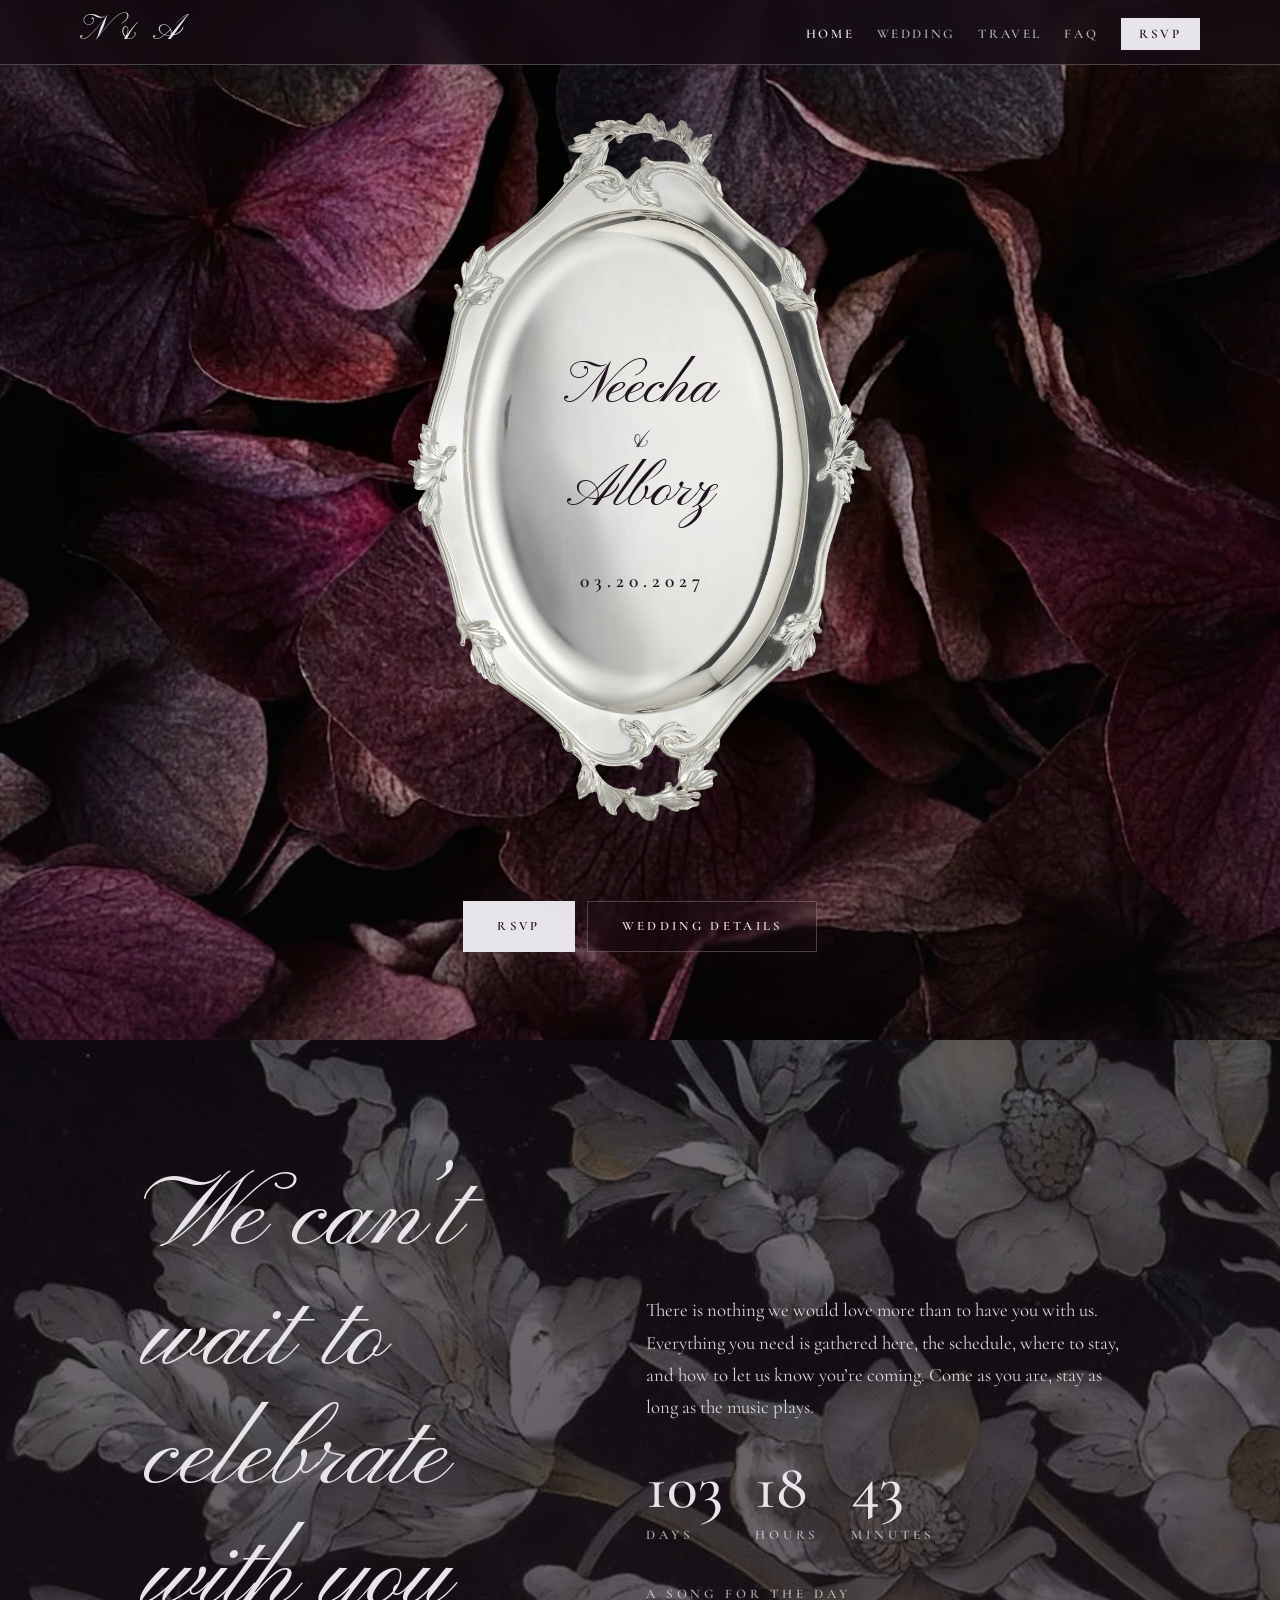
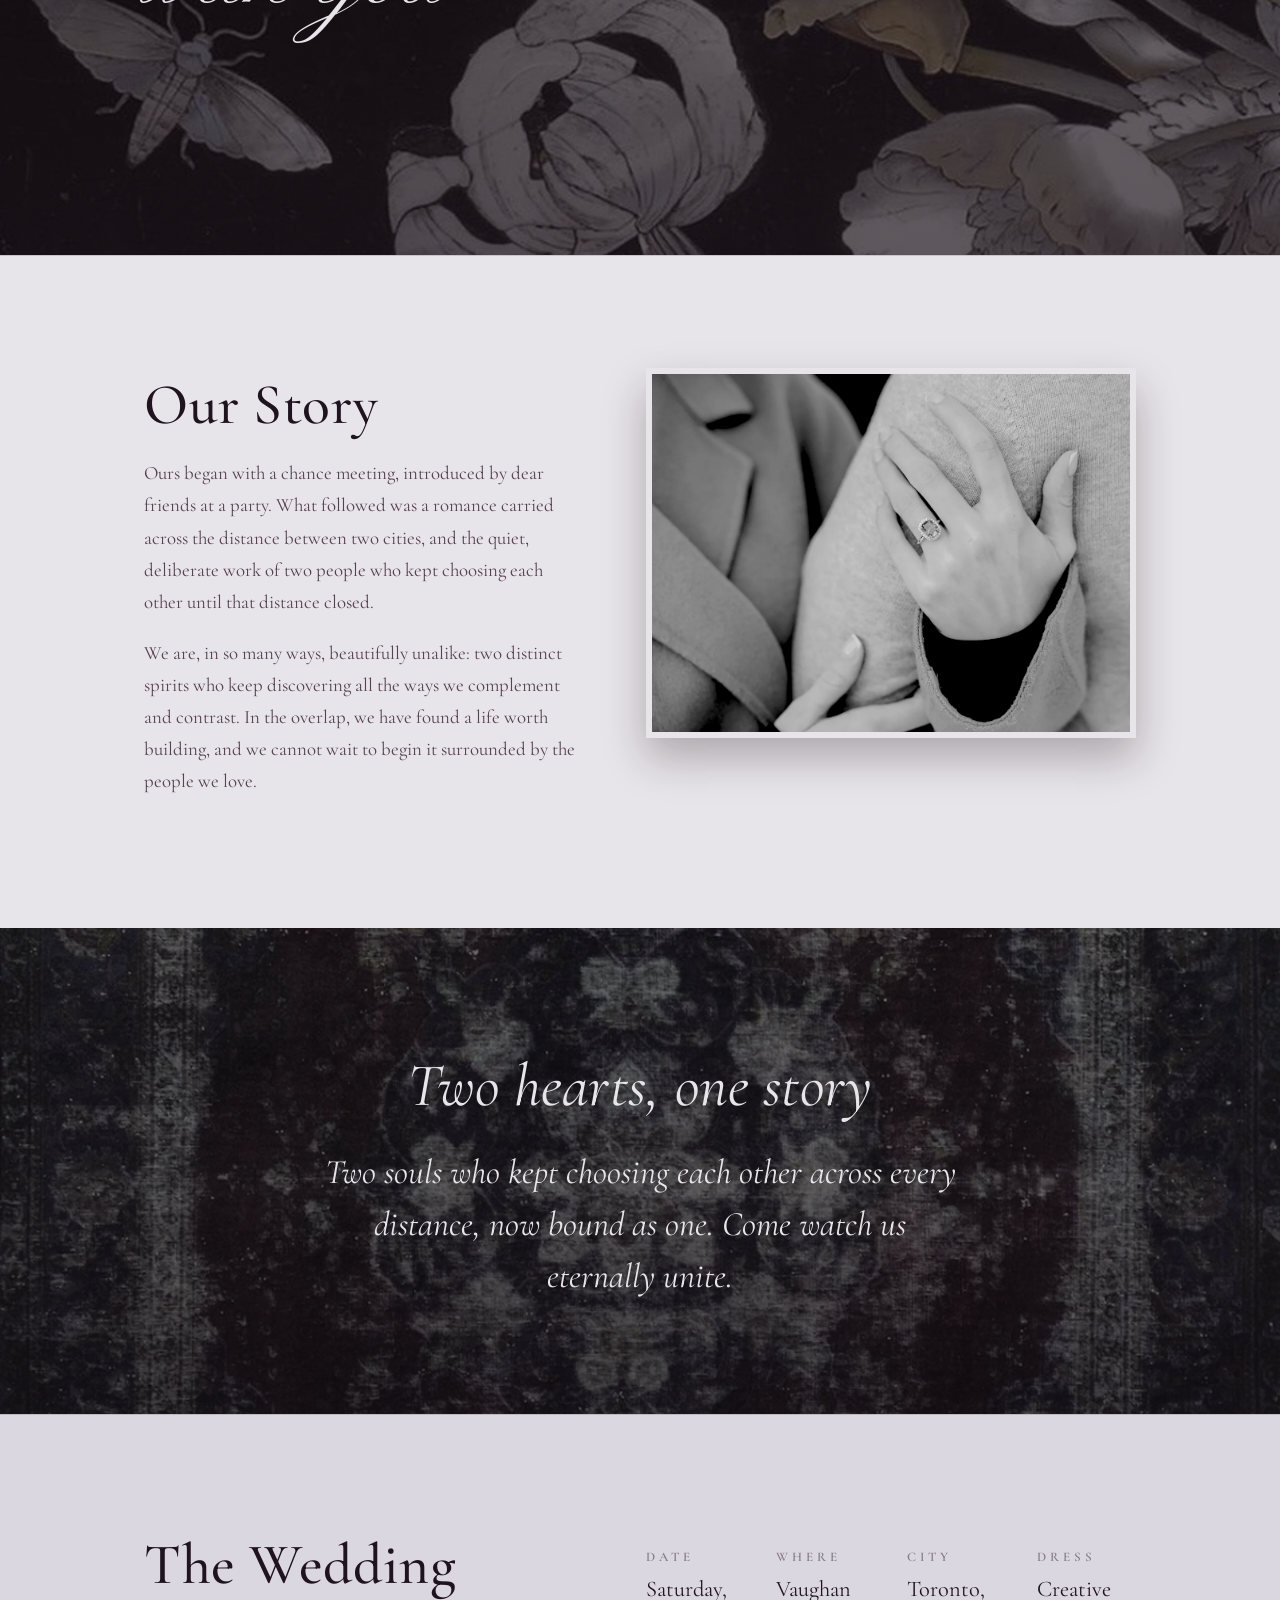
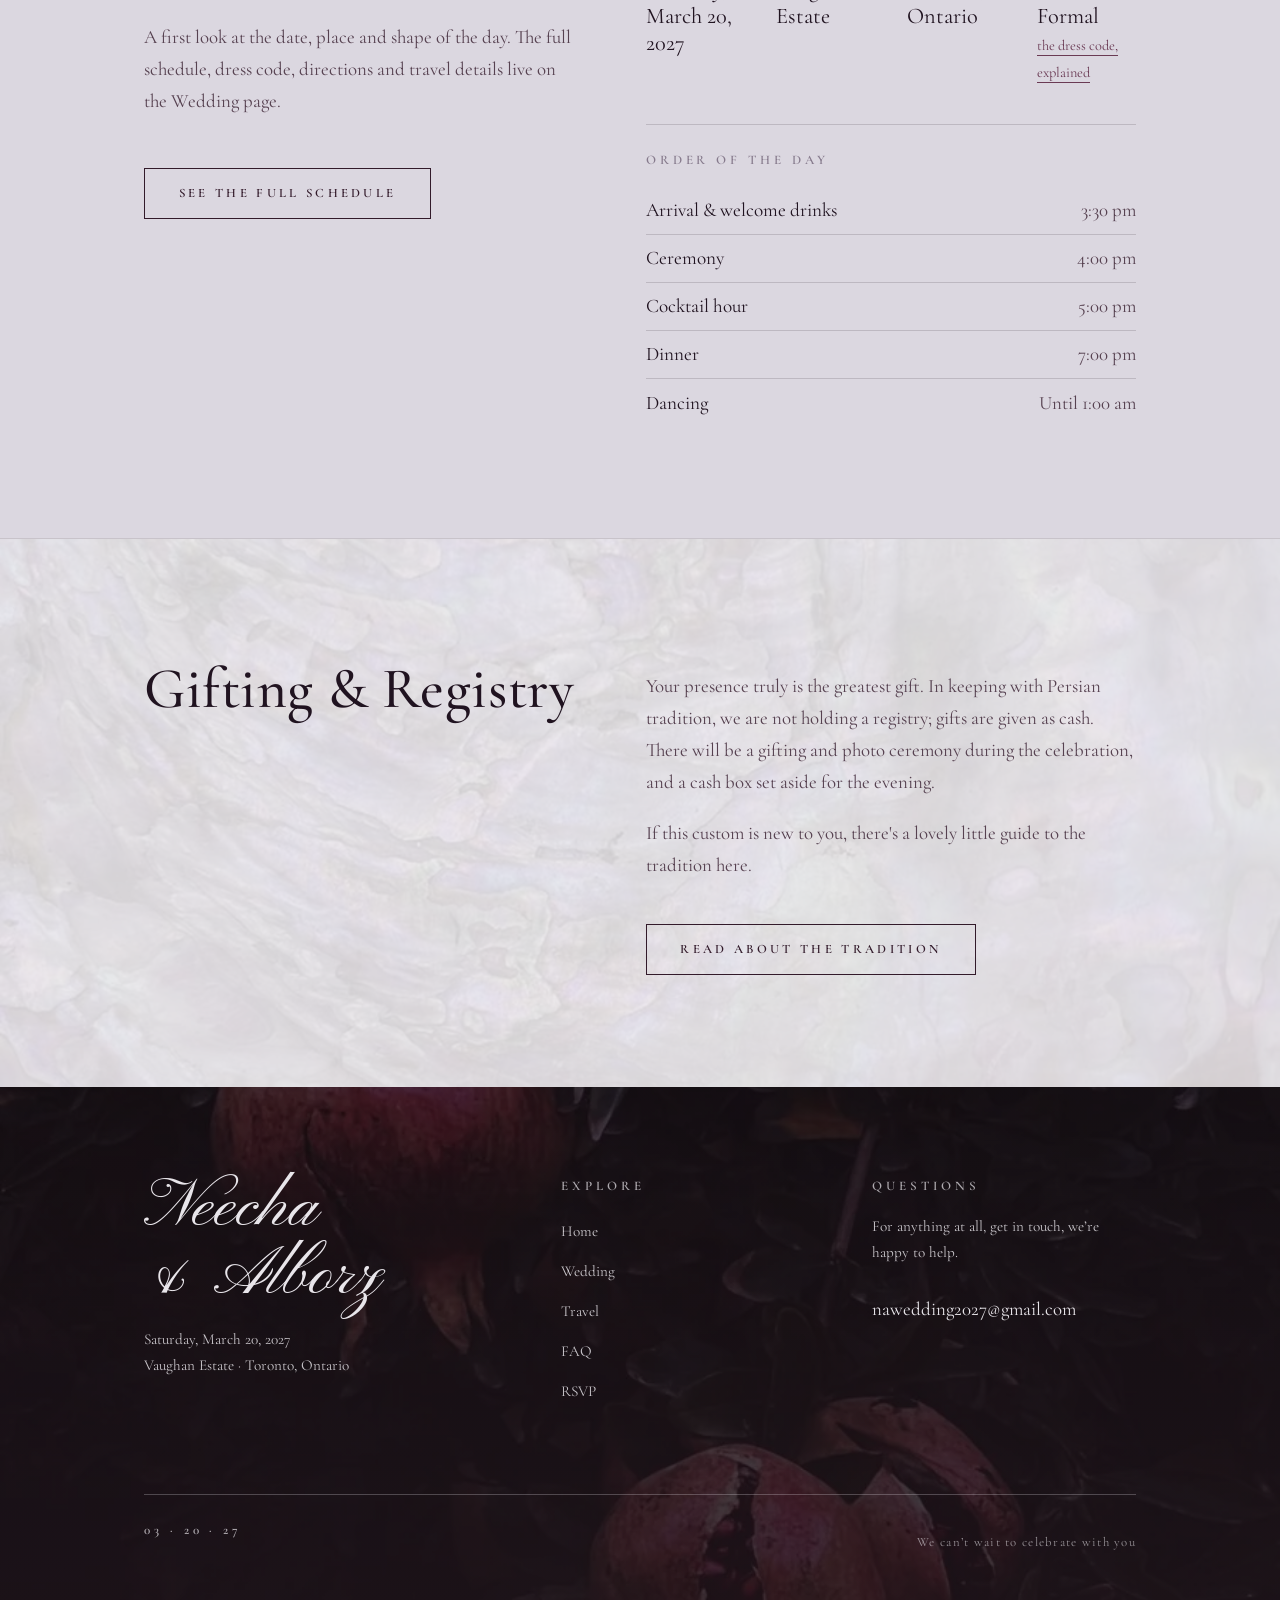
==== commit d03d5fa8: "Add files via upload" ====
--- a/index.html
+++ b/index.html
@@ -4,11 +4,15 @@
   <meta charset="utf-8">
   <meta name="viewport" content="width=device-width, initial-scale=1">
   <title>Neecha &amp; Alborz, 03.20.2027</title>
+  <link rel="icon" type="image/png" sizes="32x32" href="favicon-32.png">
+  <link rel="icon" type="image/png" sizes="16x16" href="favicon-16.png">
+  <link rel="icon" href="favicon.ico" sizes="any">
+  <link rel="apple-touch-icon" href="apple-touch-icon.png">
   <meta name="description" content="Neecha & Alborz are getting married at Vaughan Estate, Toronto, Ontario on March 20, 2027. Schedule, travel and RSVP.">
   <meta name="robots" content="noindex, nofollow"> <!-- delete this line when you're ready for Google to find the site -->
   <link rel="preconnect" href="https://fonts.googleapis.com">
   <link rel="preconnect" href="https://fonts.gstatic.com" crossorigin>
-  <link href="https://fonts.googleapis.com/css2?family=Monsieur+La+Doulaise&family=Cormorant+Garamond:ital,wght@0,400;0,500;0,600;1,400;1,500&display=swap" rel="stylesheet">
+  <link href="https://fonts.googleapis.com/css2?family=Pinyon+Script&family=Cormorant+Garamond:ital,wght@0,400;0,500;0,600;1,400;1,500&display=swap" rel="stylesheet">
   <link rel="stylesheet" href="styles.css">
 </head>
 <body>
@@ -70,8 +74,8 @@
             <!-- Our song -->
             <div class="song" style="margin-top:2.25rem">
               <p class="eyebrow" style="margin-bottom:.9rem;opacity:.72">A song for the day</p>
-              <div id="JFWebsiteWidget-01a102cde39070008e8afd0830c4c501c4b0"></div>
-              <script src="https://www.jotform.com/website-widgets/embed/01a102cde39070008e8afd0830c4c501c4b0" defer></script>
+              <div id="JFWebsiteWidget-01a10445dd90700083d5076bcc2d6a0cb68a"></div>
+              <script src="https://www.jotform.com/website-widgets/embed/01a10445dd90700083d5076bcc2d6a0cb68a" defer></script>
             </div>
           </div>
         </div>
--- a/styles.css
+++ b/styles.css
@@ -24,7 +24,7 @@
   --line: rgba(32, 19, 32, 0.16);
   --line-light: rgba(232, 229, 234, 0.26);
 
-  --display: "Monsieur La Doulaise", "Cormorant Garamond", serif; /* ornate blackletter */
+  --display: "Pinyon Script", "Cormorant Garamond", serif; /* ornate script */
   --serif: "Cormorant Garamond", Georgia, serif;                /* headings + body */
 
   --gutter: clamp(1.25rem, 5vw, 5rem);
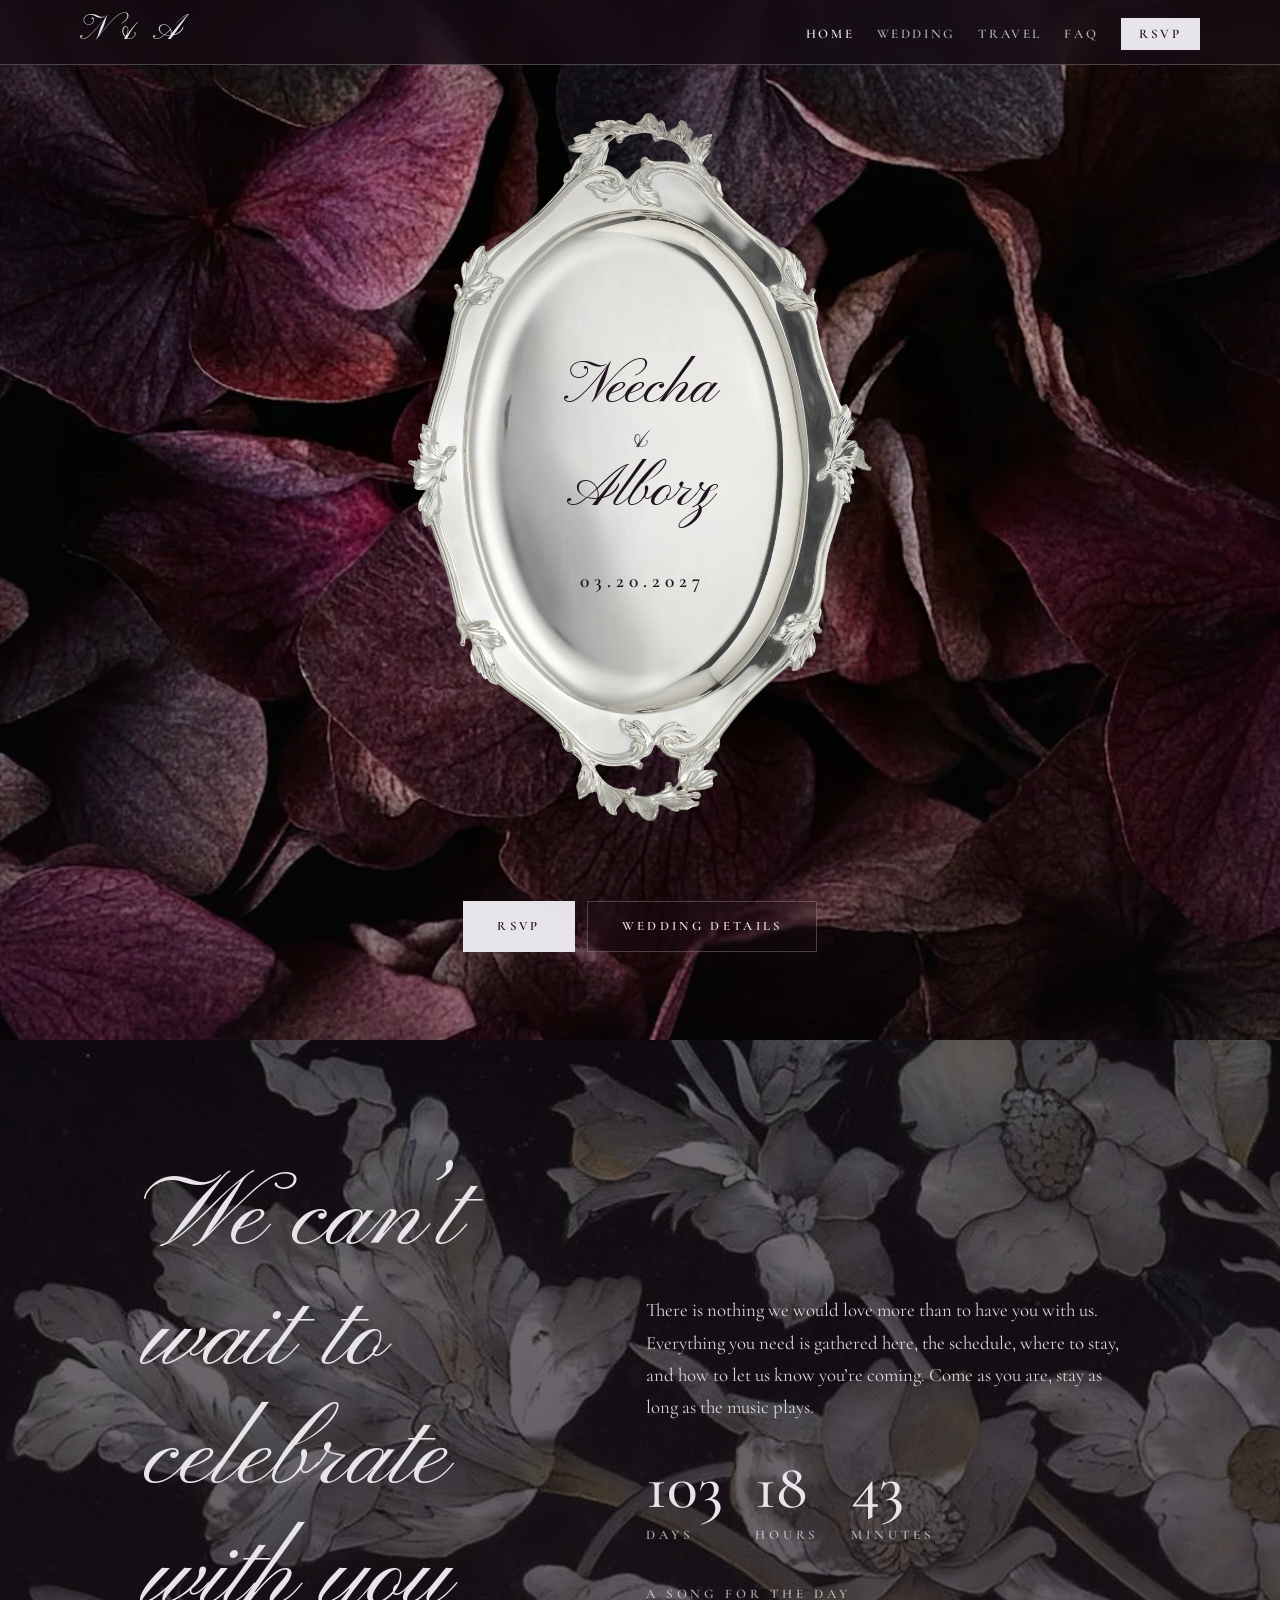
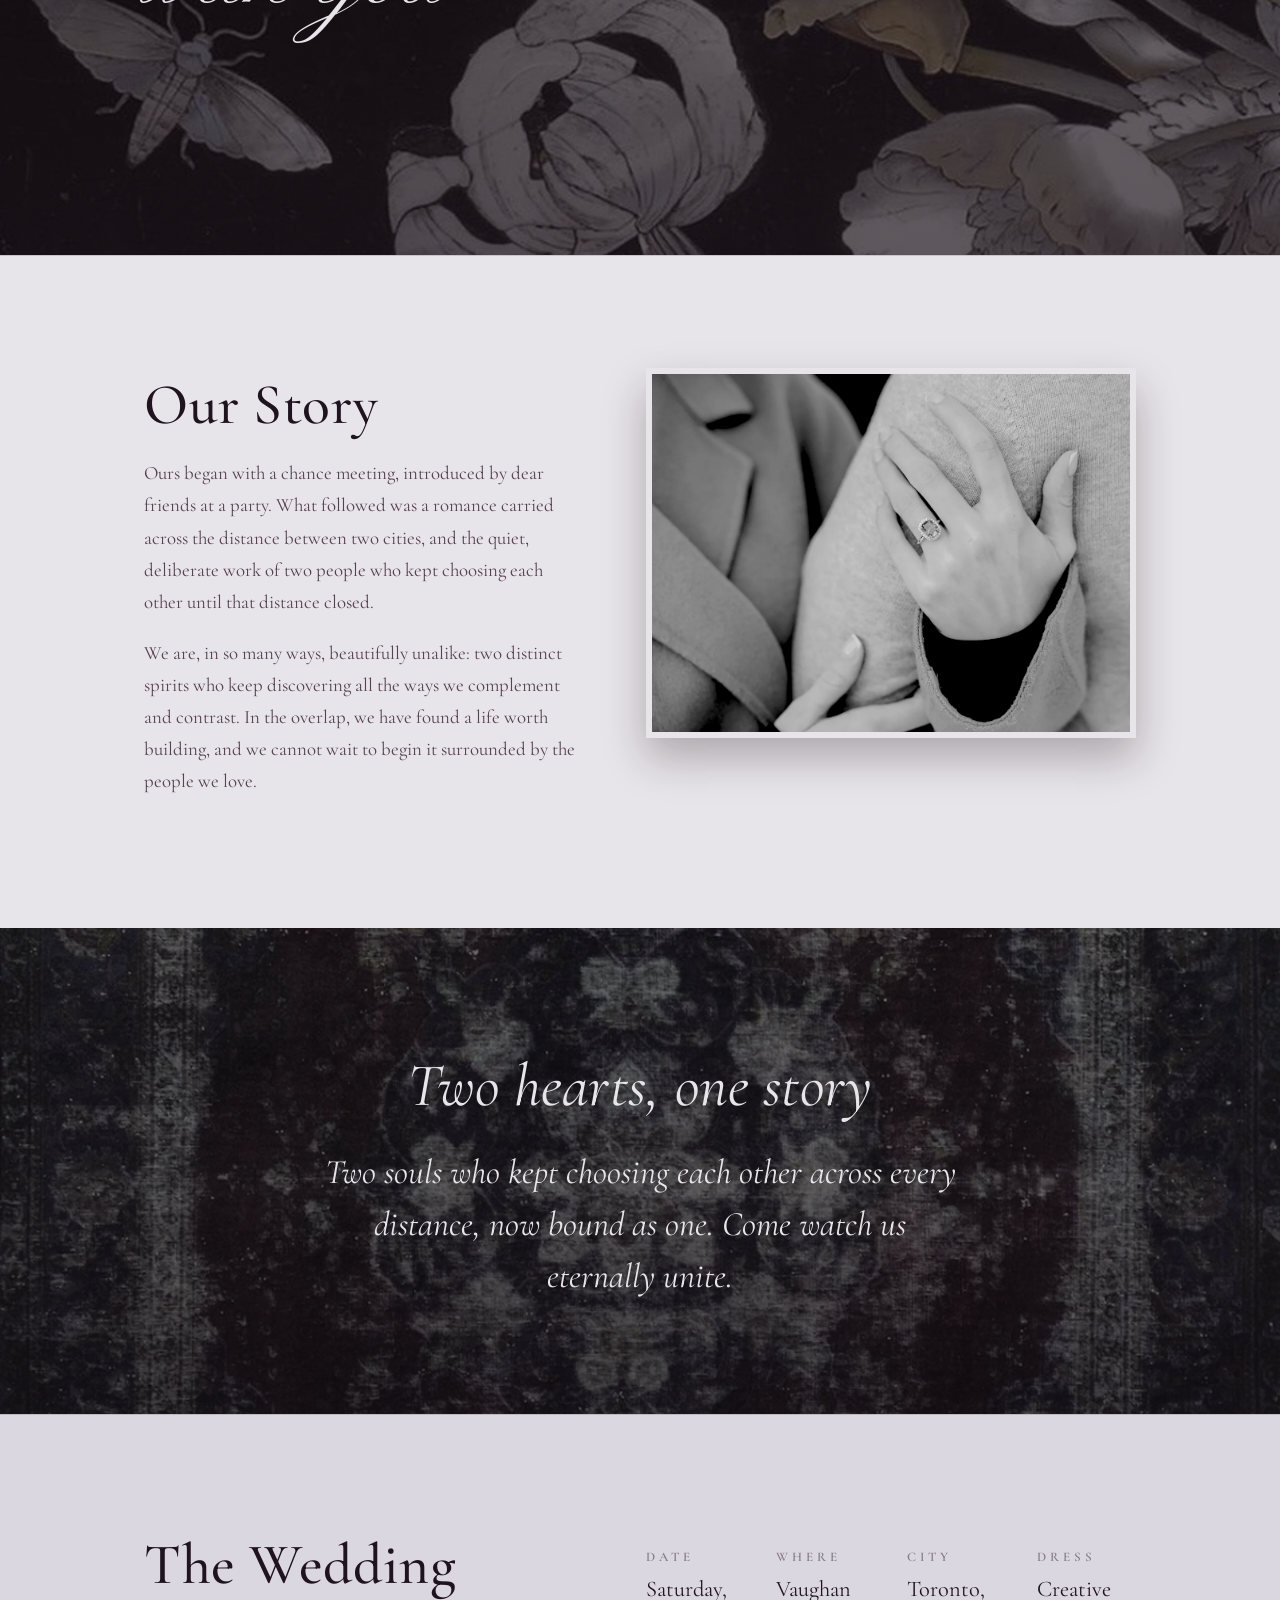
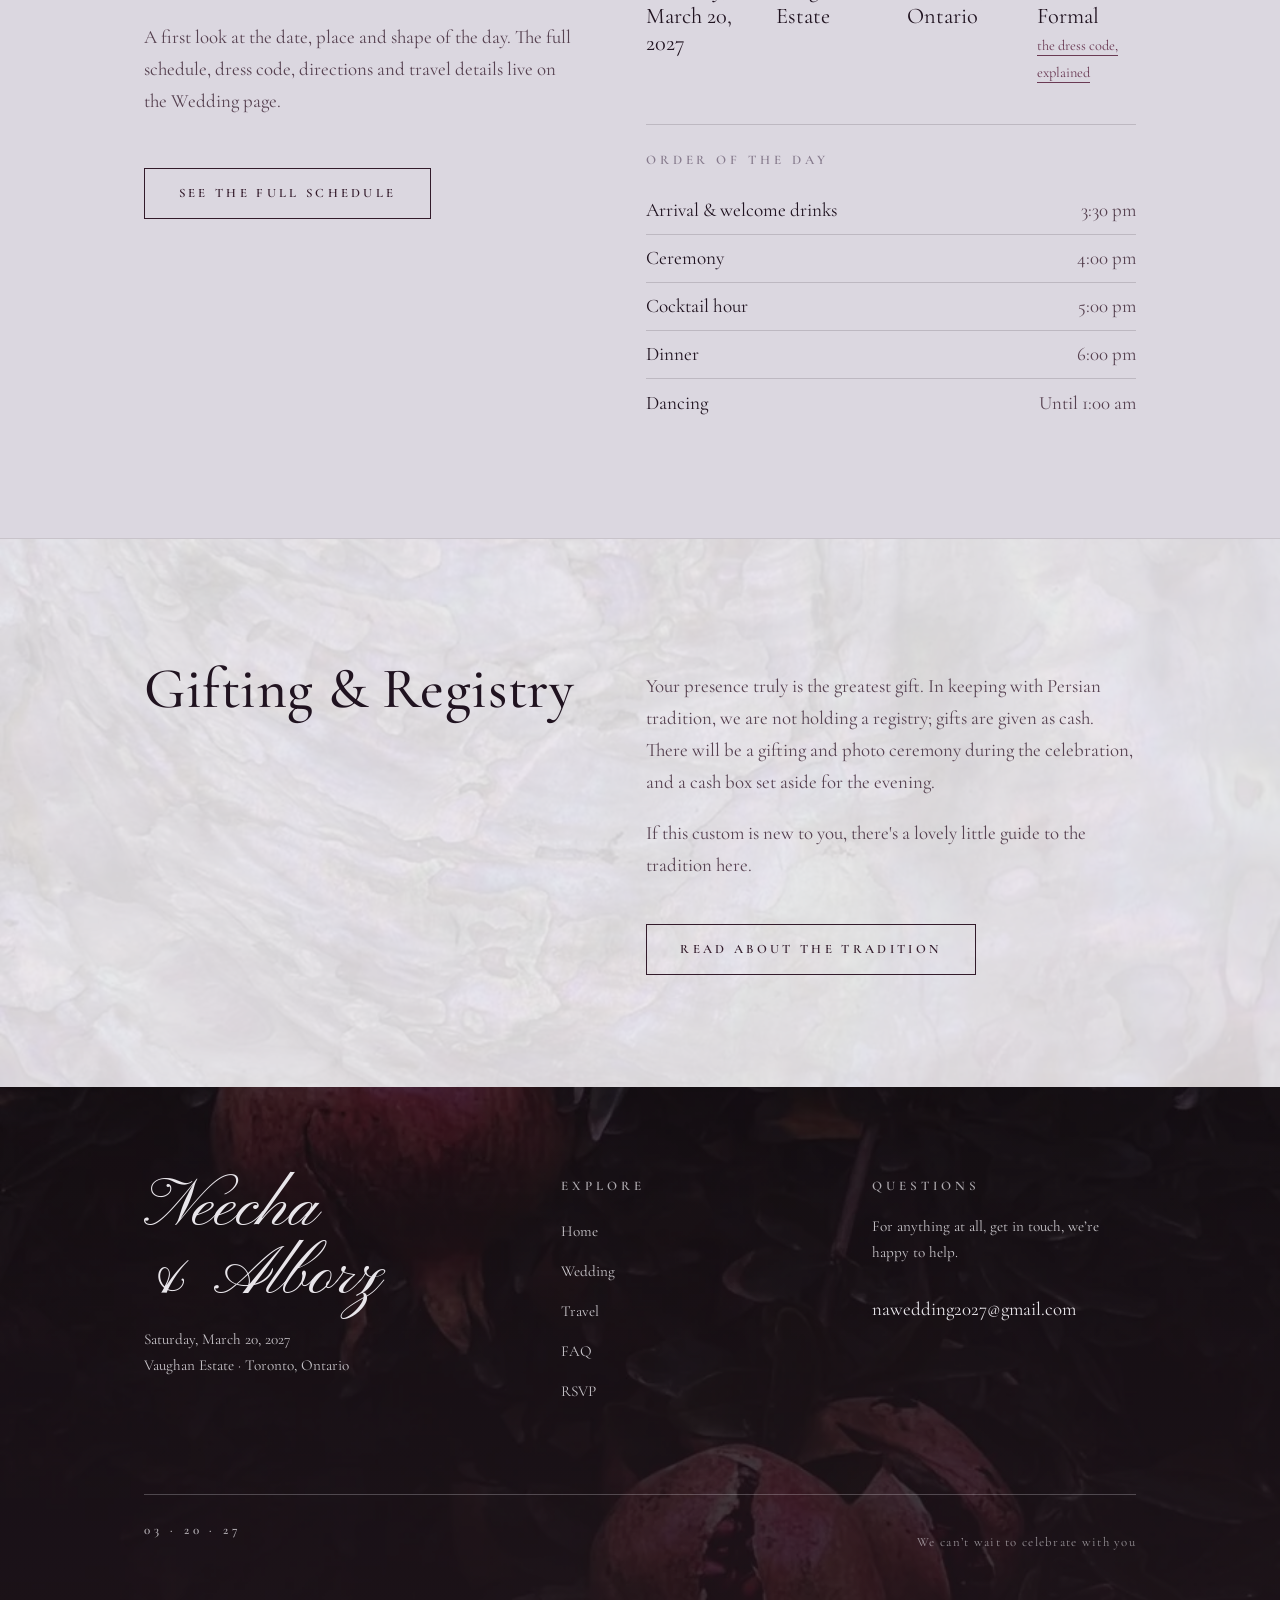
==== commit 3841e2fb: "Add files via upload" ====
--- a/index.html
+++ b/index.html
@@ -134,7 +134,7 @@
               <li style="display:flex;justify-content:space-between;gap:1.5rem;padding:.45rem 0;border-bottom:1px solid var(--line)"><span style="font-size:1.2rem">Arrival &amp; welcome drinks</span><span class="muted">3:30 pm</span></li>
               <li style="display:flex;justify-content:space-between;gap:1.5rem;padding:.45rem 0;border-bottom:1px solid var(--line)"><span style="font-size:1.2rem">Ceremony</span><span class="muted">4:00 pm</span></li>
               <li style="display:flex;justify-content:space-between;gap:1.5rem;padding:.45rem 0;border-bottom:1px solid var(--line)"><span style="font-size:1.2rem">Cocktail hour</span><span class="muted">5:00 pm</span></li>
-              <li style="display:flex;justify-content:space-between;gap:1.5rem;padding:.45rem 0;border-bottom:1px solid var(--line)"><span style="font-size:1.2rem">Dinner</span><span class="muted">7:00 pm</span></li>
+              <li style="display:flex;justify-content:space-between;gap:1.5rem;padding:.45rem 0;border-bottom:1px solid var(--line)"><span style="font-size:1.2rem">Dinner</span><span class="muted">6:00 pm</span></li>
               <li style="display:flex;justify-content:space-between;gap:1.5rem;padding:.45rem 0"><span style="font-size:1.2rem">Dancing</span><span class="muted">Until 1:00 am</span></li>
             </ul>
           </div>
--- a/styles.css
+++ b/styles.css
@@ -69,7 +69,7 @@
 .rule { height: 1px; width: 4rem; background: var(--purple-2); opacity: 0.6; border: 0; margin: 1.75rem auto; }
 
 /* ---- Type hierarchy (four tiers, used consistently) ----
-   1. DISPLAY  .script-title  — ornate Monsieur script. Only the biggest
+   1. DISPLAY  .script-title  — ornate Pinyon script. Only the biggest
       decorative moments: the couple's names and the main page titles.
    2. HEADING   .section-title (large) / .heading-sub (smaller) — Cormorant
       serif. All section and sub-section headings.
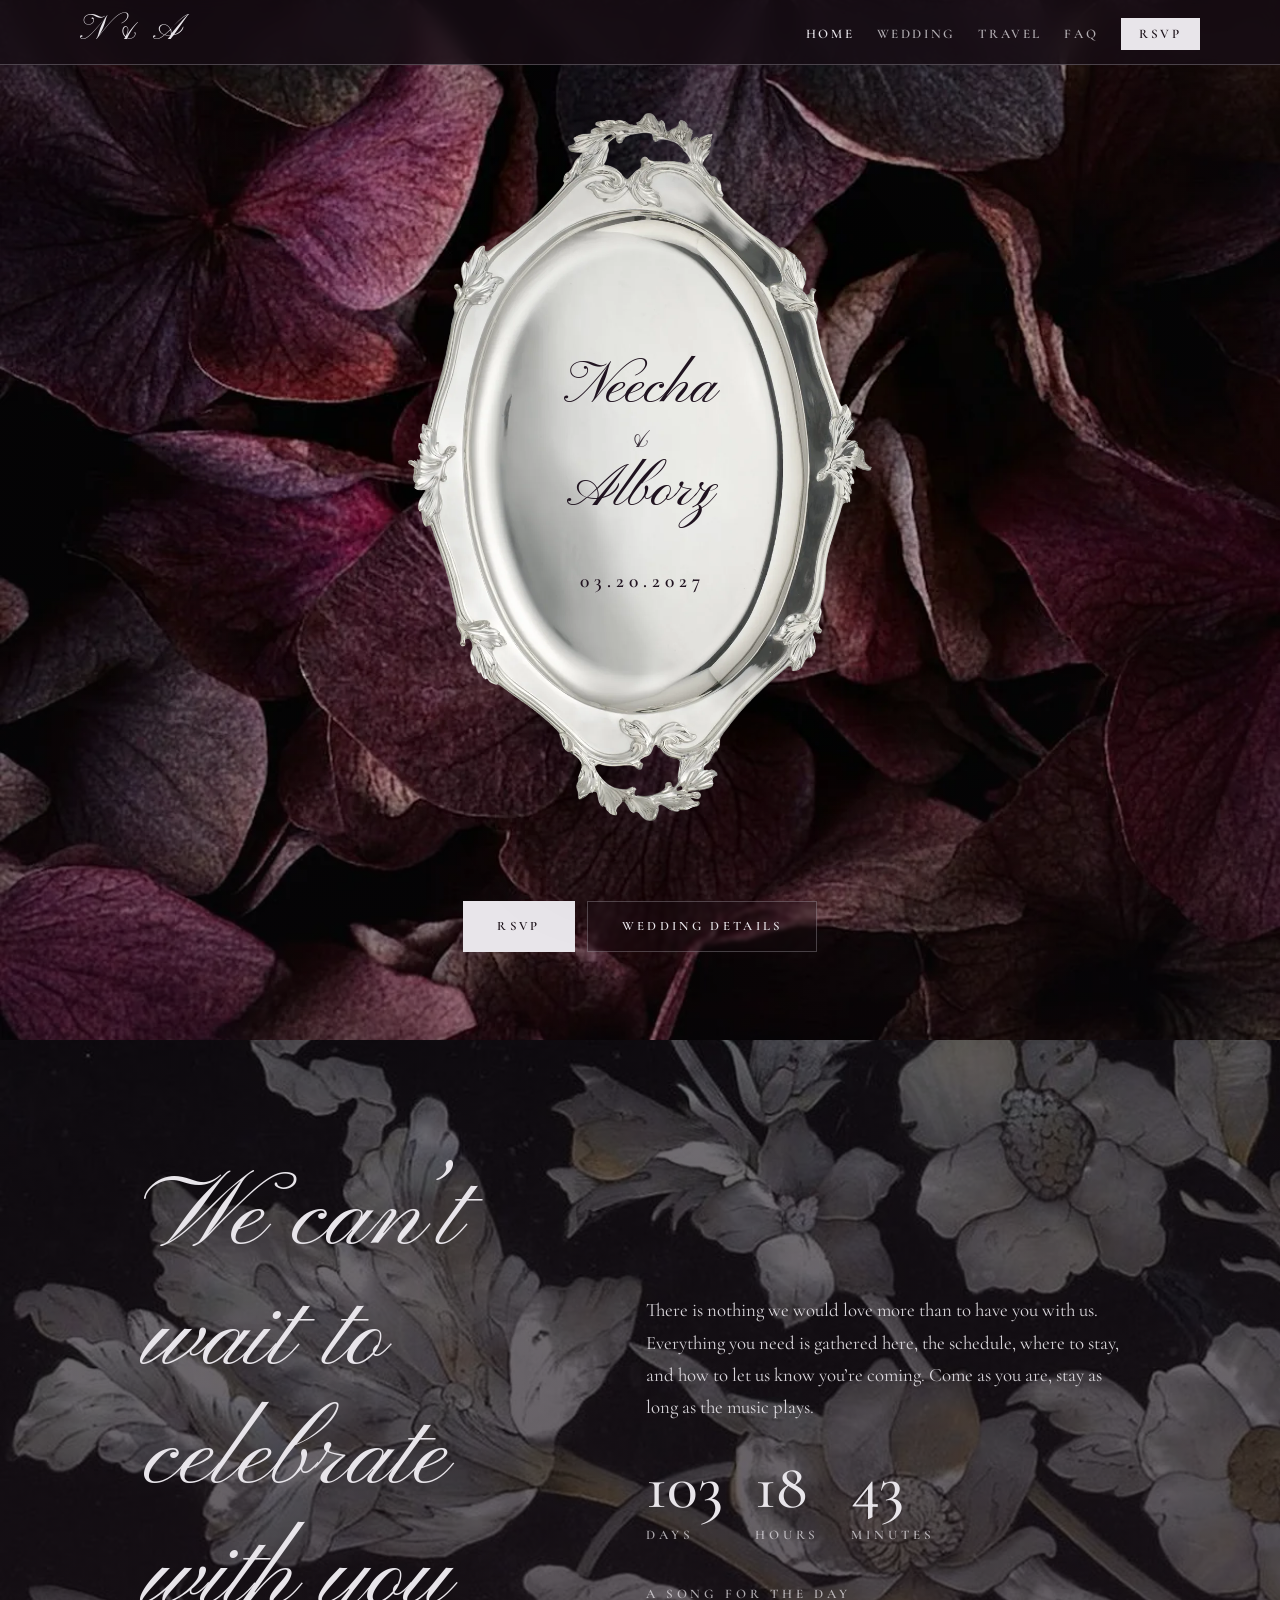
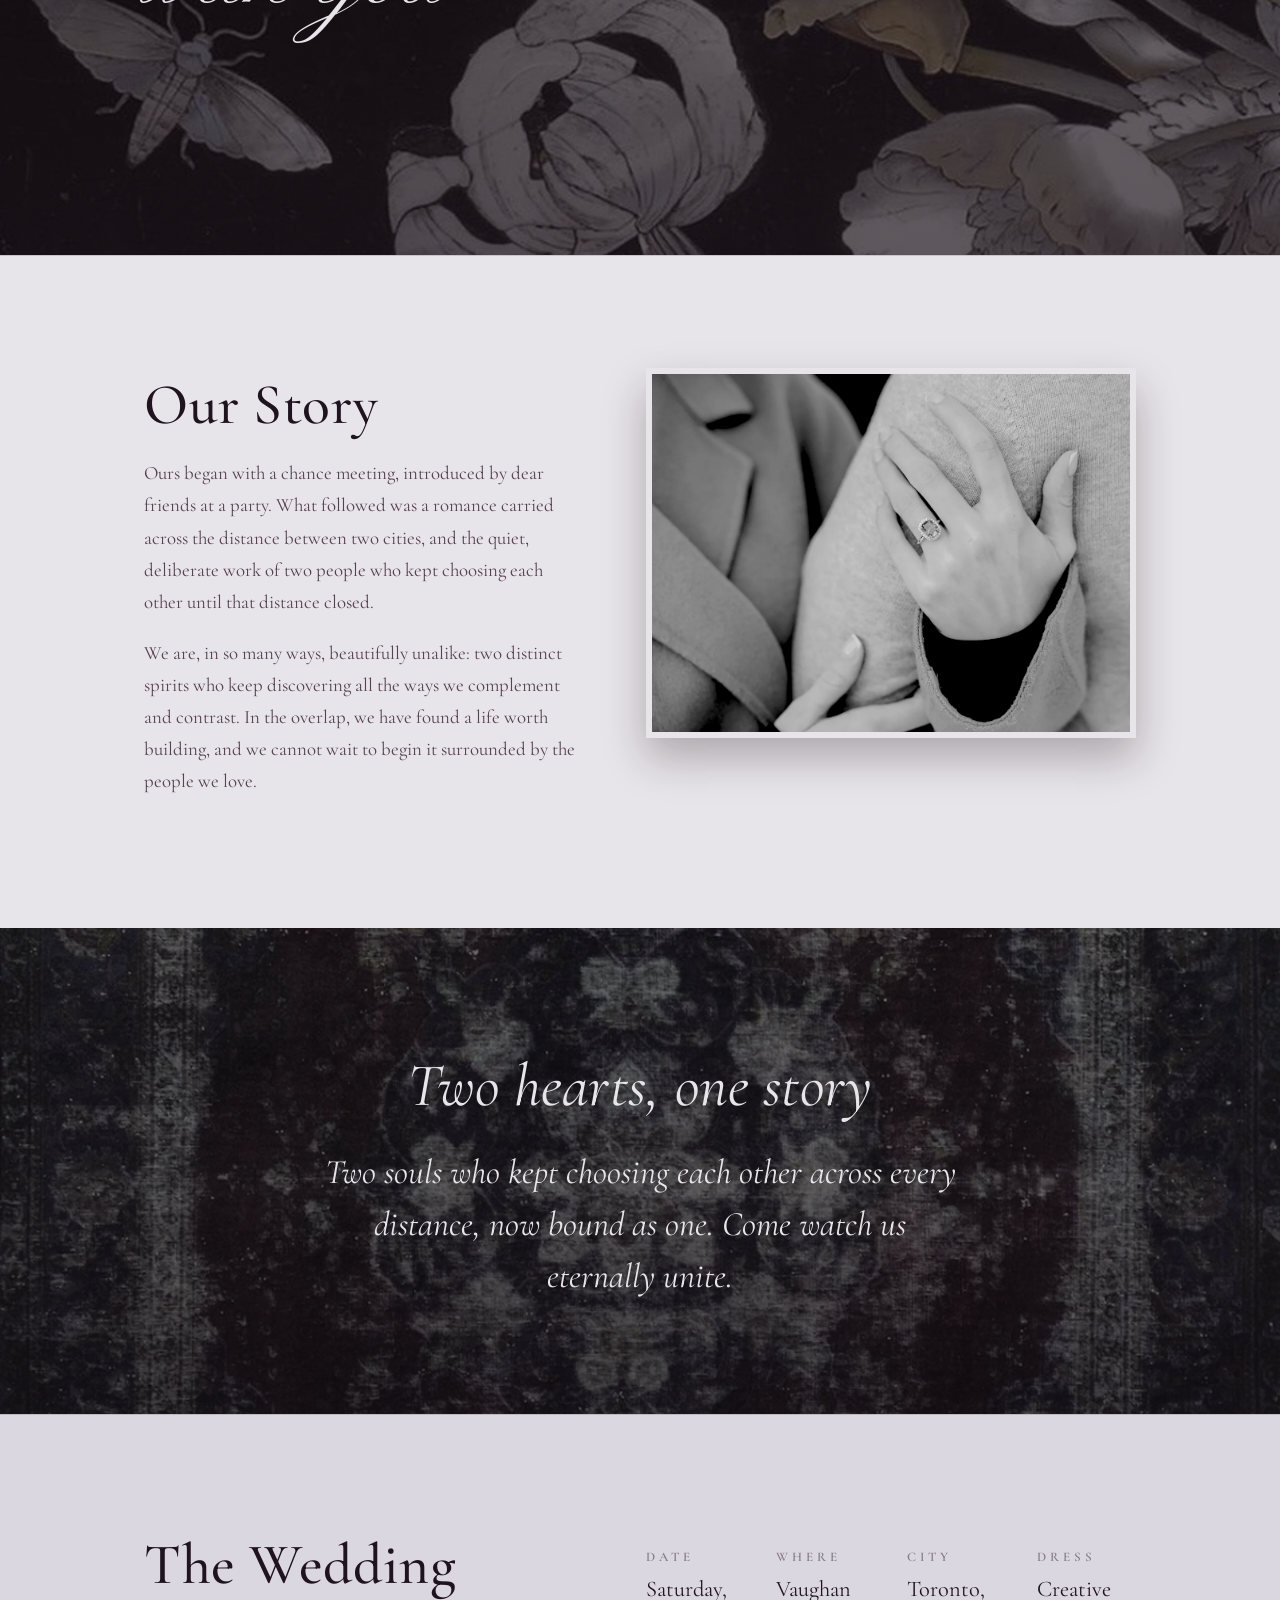
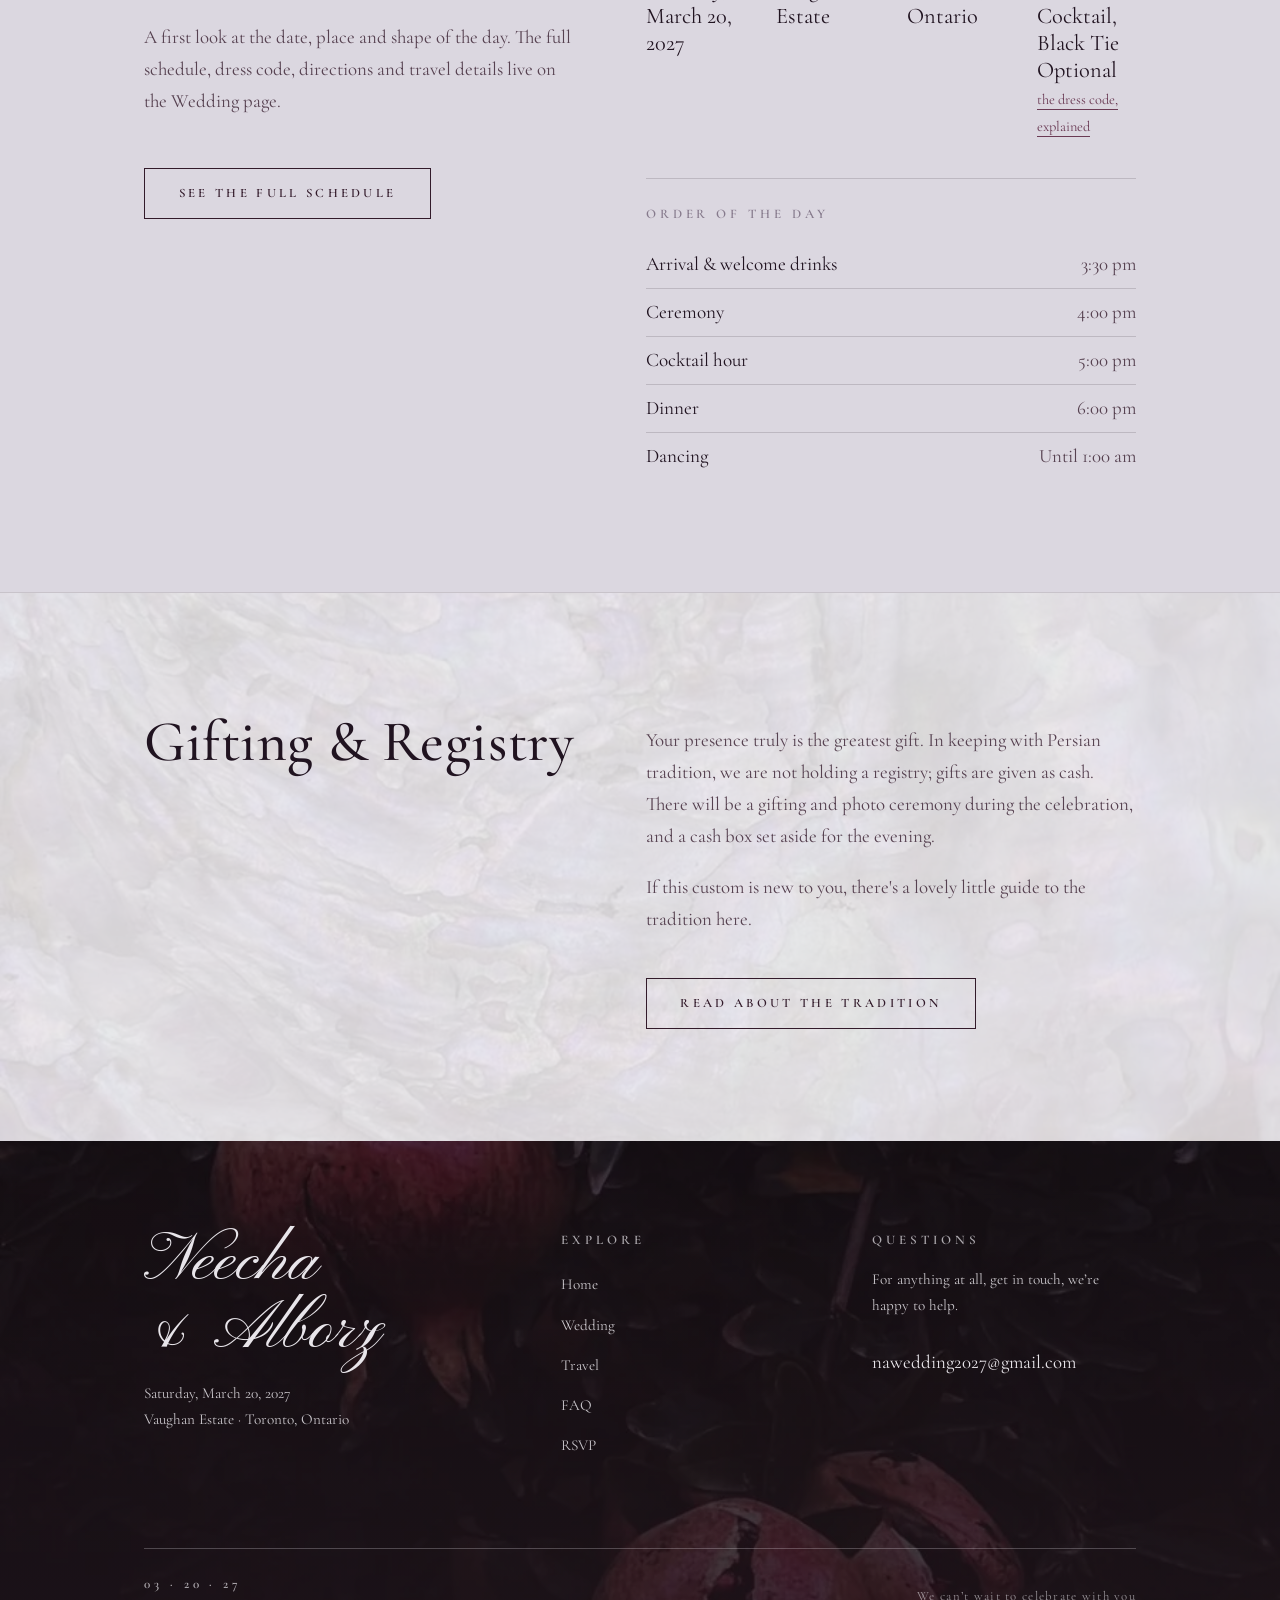
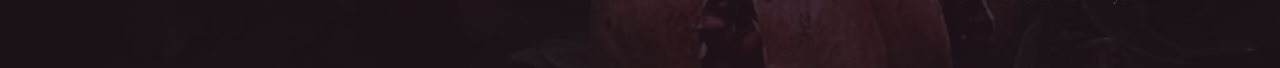
==== commit f68f9eaf: "Add files via upload" ====
--- a/index.html
+++ b/index.html
@@ -126,7 +126,7 @@
             <div><dt class="eyebrow">Date</dt><dd>Saturday,<br>March 20, 2027</dd></div>
             <div><dt class="eyebrow">Where</dt><dd>Vaughan Estate</dd></div>
             <div><dt class="eyebrow">City</dt><dd>Toronto, Ontario</dd></div>
-            <div><dt class="eyebrow">Dress</dt><dd>Creative Formal<br><a class="link link--static" href="https://formaldressshops.com/blogs/news/gala-dress-code-explained-your-guide-to-black-tie-white-tie-and-creative-formal" target="_blank" rel="noreferrer" style="font-size:.9rem">the dress code, explained</a></dd></div>
+            <div><dt class="eyebrow">Dress</dt><dd>Creative Cocktail,<br>Black Tie Optional<br><a class="link link--static" href="https://www.terijon.com/blogs/wedding-guide/creative-black-tie" target="_blank" rel="noreferrer" style="font-size:.9rem">the dress code, explained</a></dd></div>
           </dl>
           <div style="margin-top:2.5rem;border-top:1px solid var(--line);padding-top:1.5rem">
             <p class="eyebrow" style="margin-bottom:1rem">Order of the day</p>
--- a/styles.css
+++ b/styles.css
@@ -353,6 +353,11 @@
 .quote-band > .container { position: relative; z-index: 1; }
 .quote-band p { font-family: var(--serif); font-style: italic; font-size: clamp(1.35rem, 3.6vw, 2.15rem); max-width: 40rem; margin: 0 auto; line-height: 1.5; }
 .quote-band .eyebrow { color: var(--ivory); opacity: 0.72; }
+/* Light variant — a pale photo with dark text, to break up stacked dark bands. */
+.quote-band--light { color: var(--ink); background: var(--cream); }
+.quote-band--light::before { background: linear-gradient(rgba(238,235,241,0.52), rgba(238,235,241,0.66)), var(--qphoto, url("anemones.webp")) center / cover no-repeat; }
+.quote-band--light p { color: var(--ink); }
+.quote-band--light .eyebrow { color: var(--stone); opacity: 1; }
 
 /* Mood gallery. */
 .gallery { display: grid; grid-template-columns: repeat(2, 1fr); gap: 1rem; }
